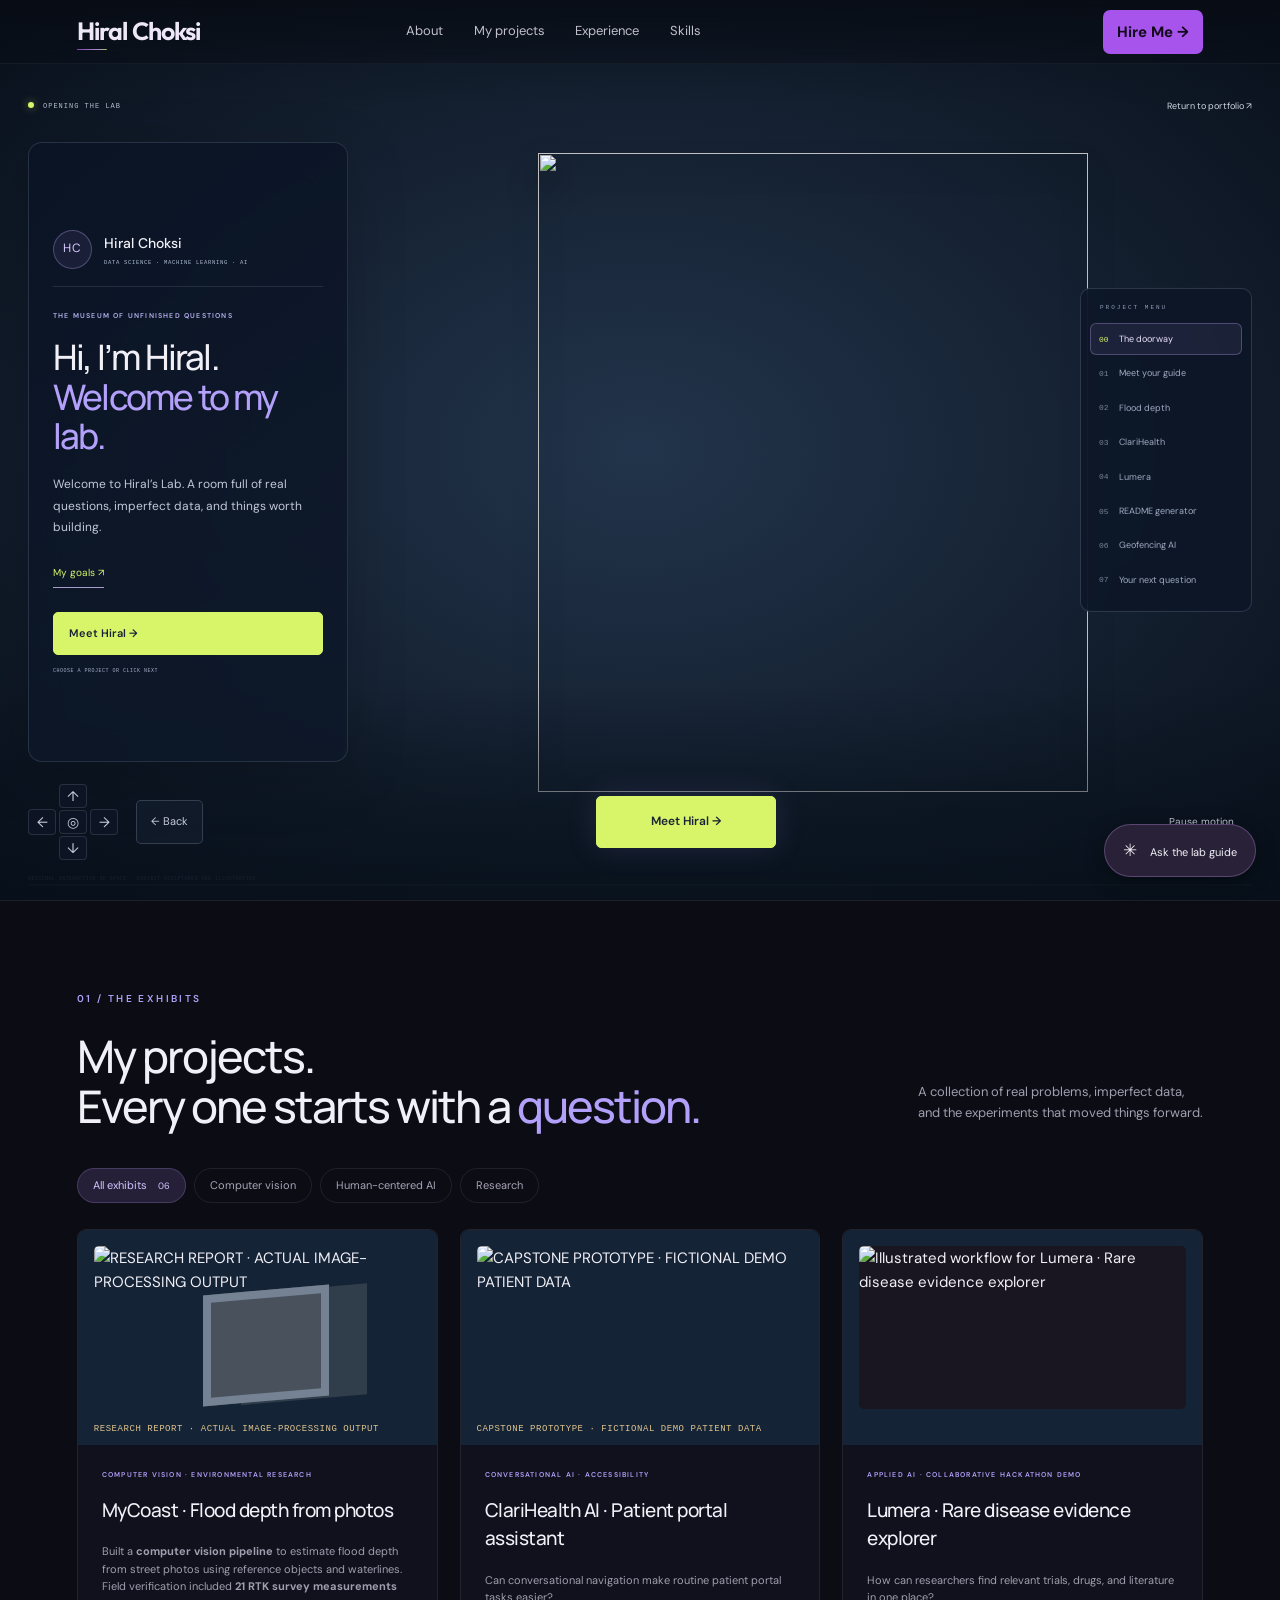
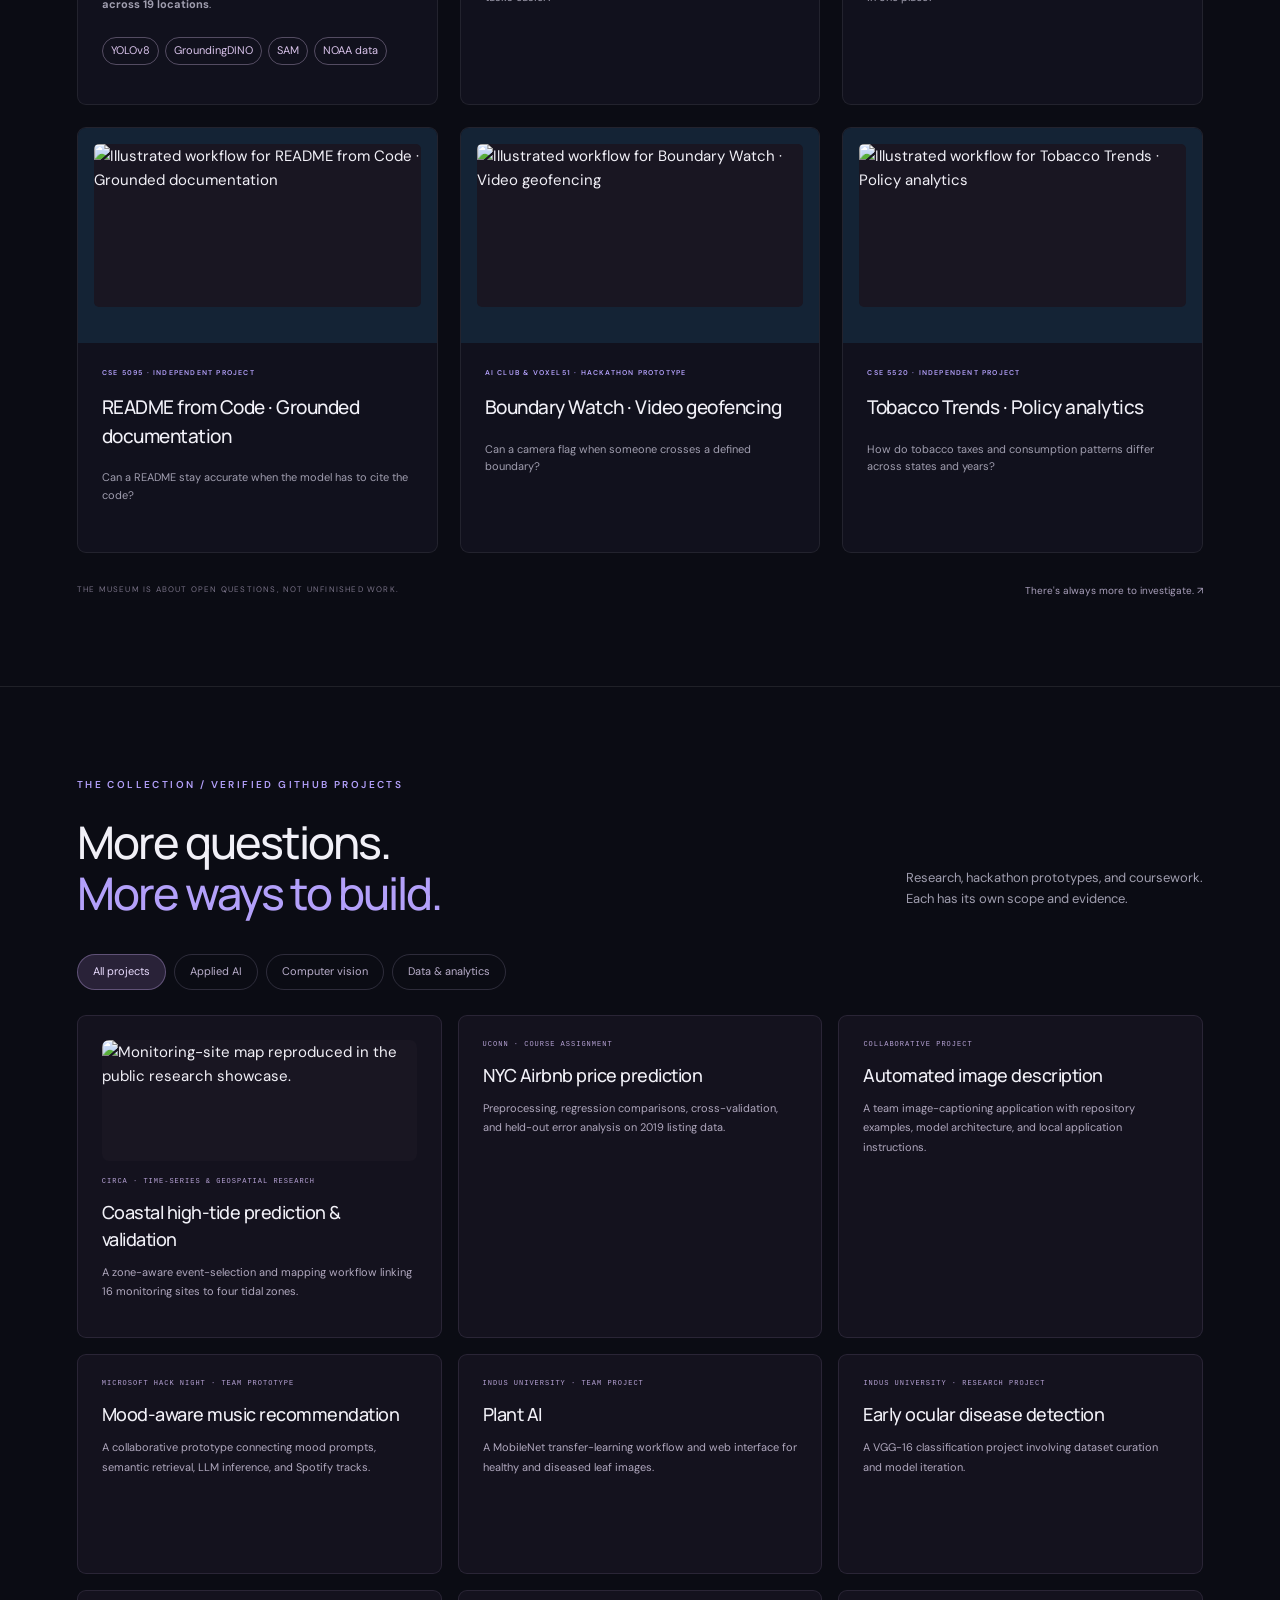
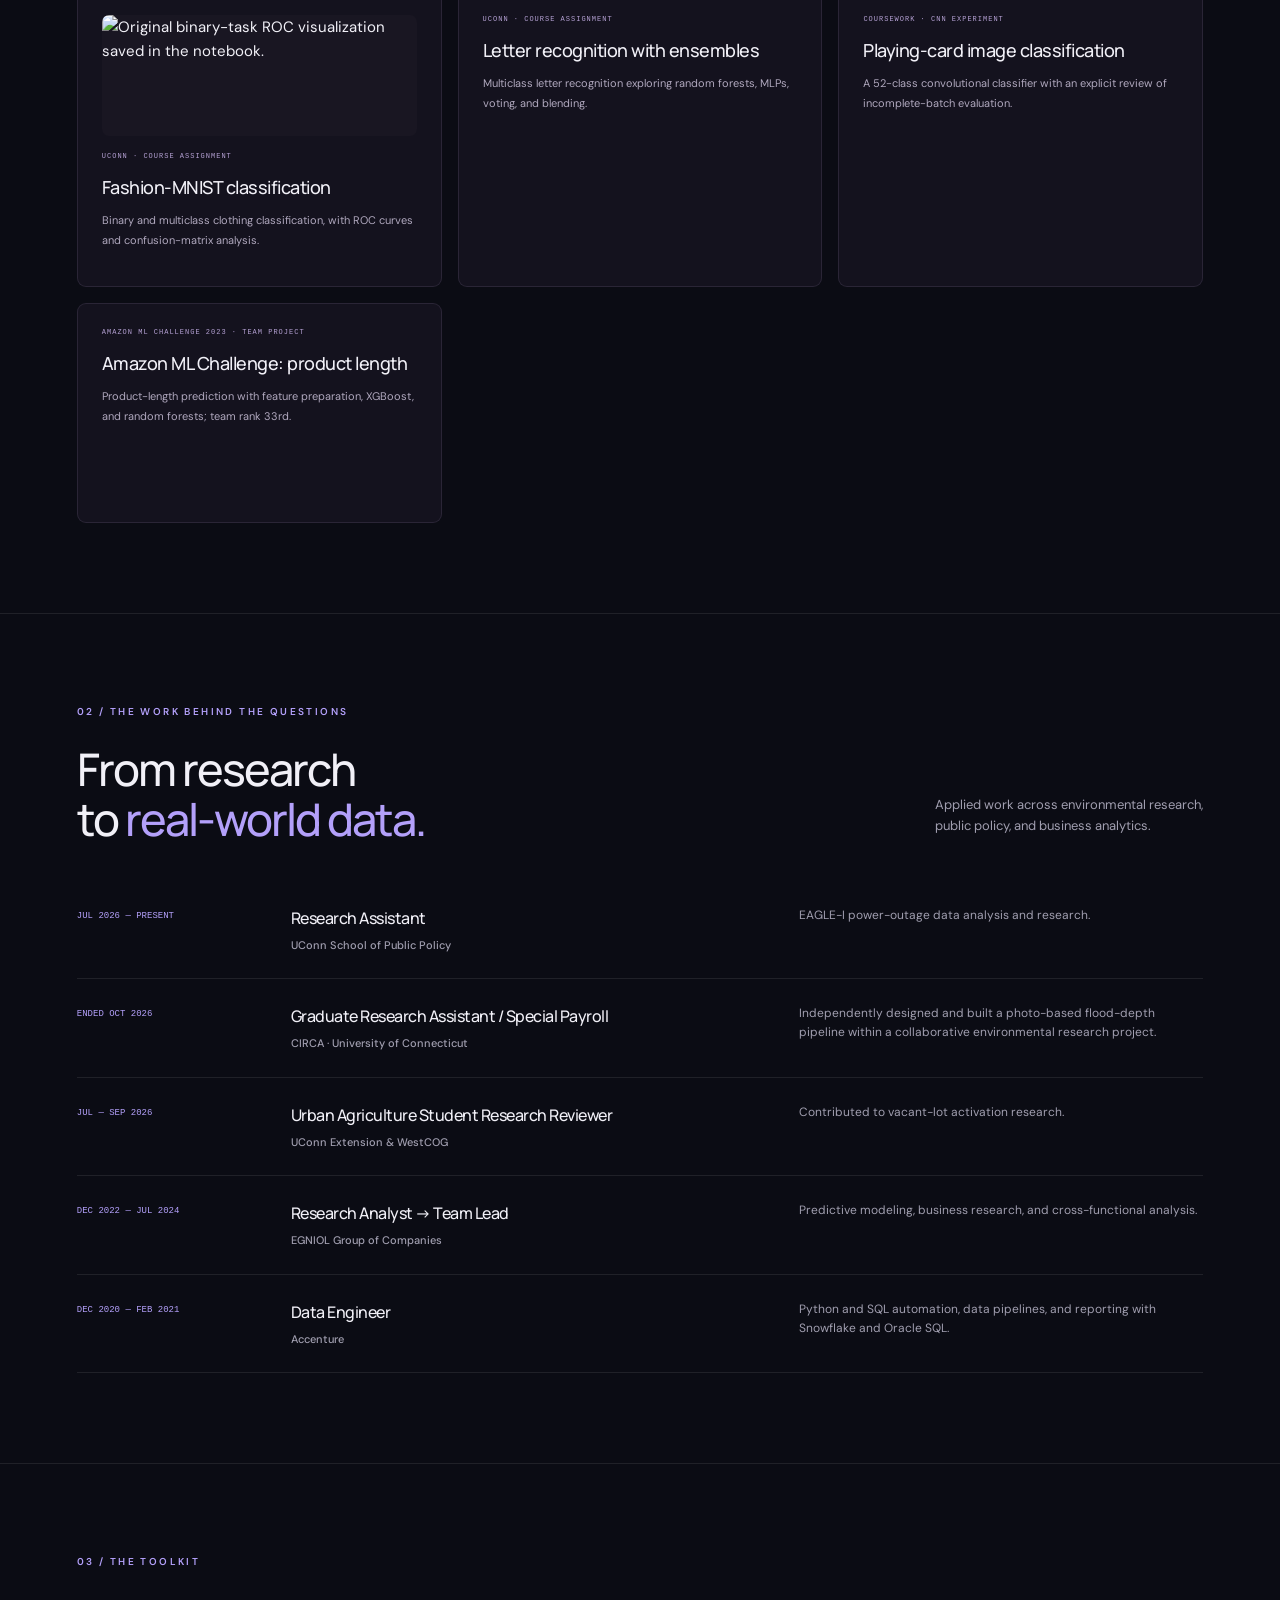
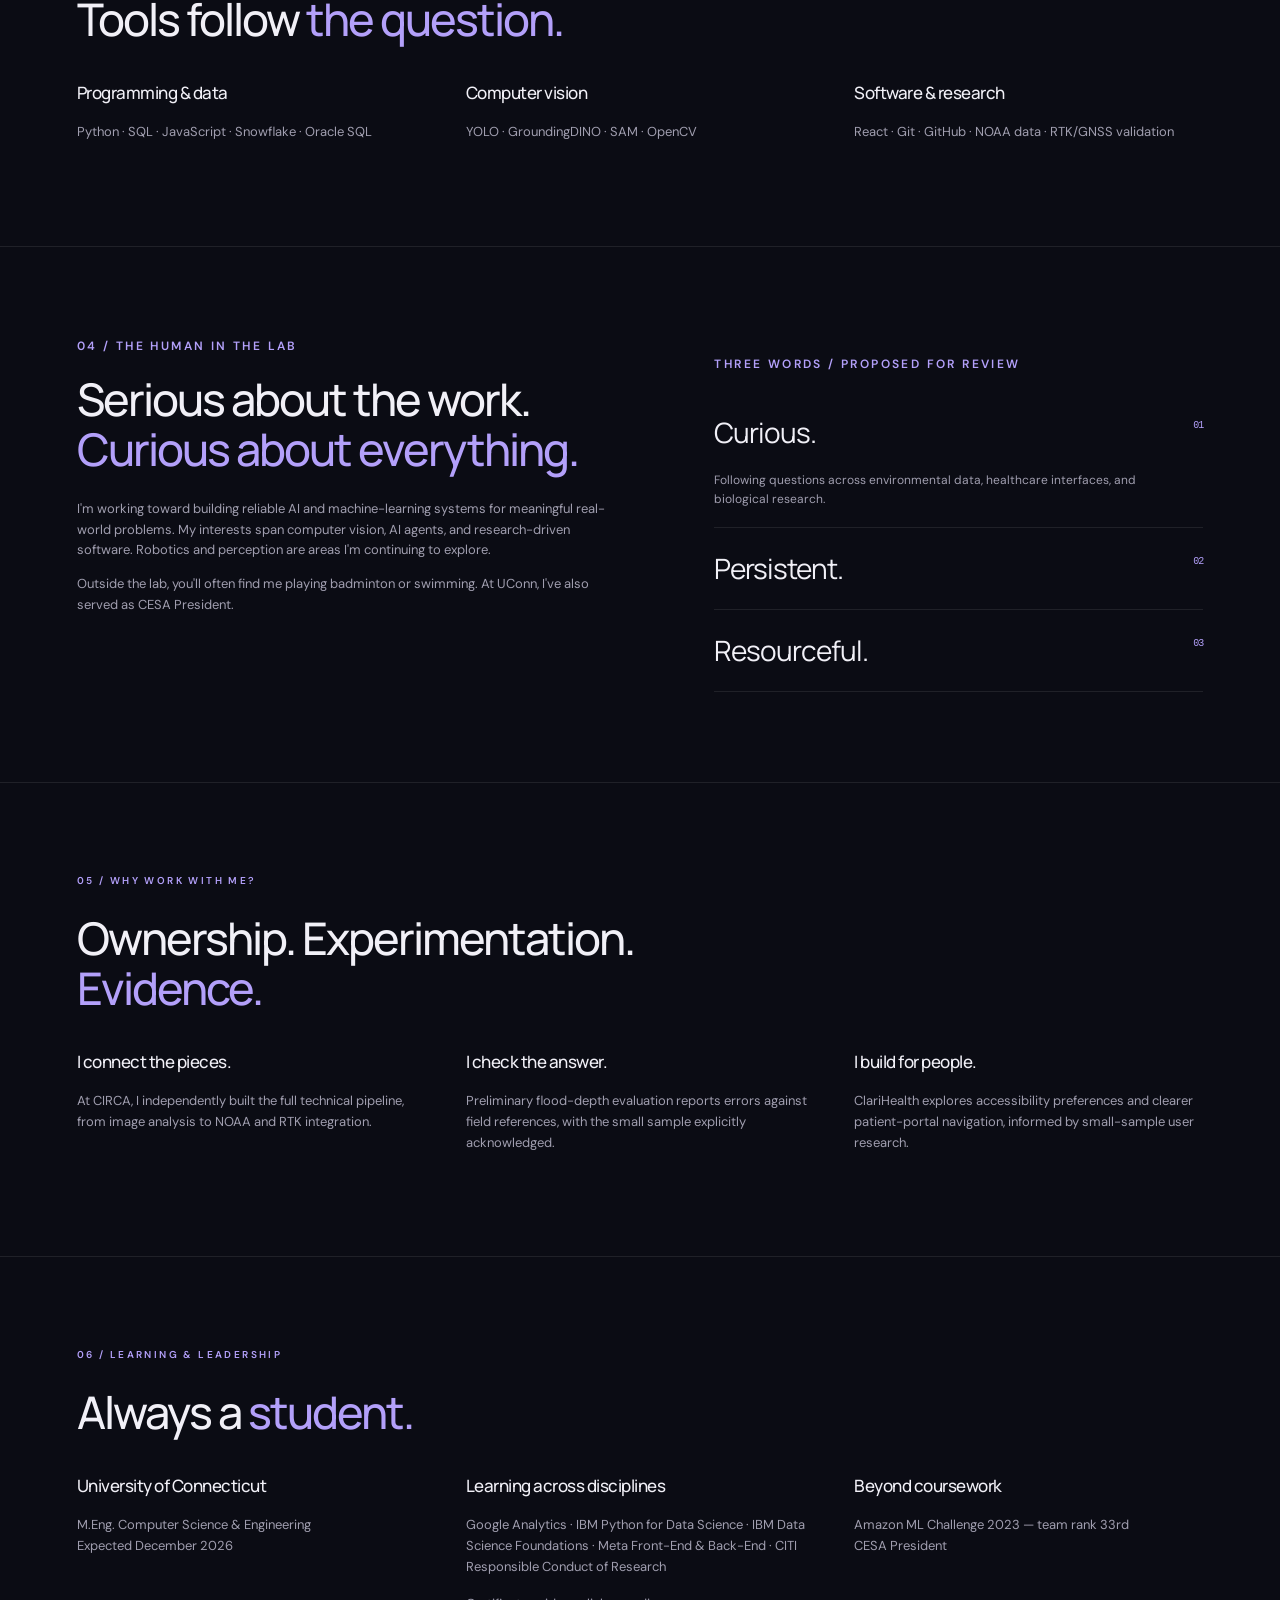
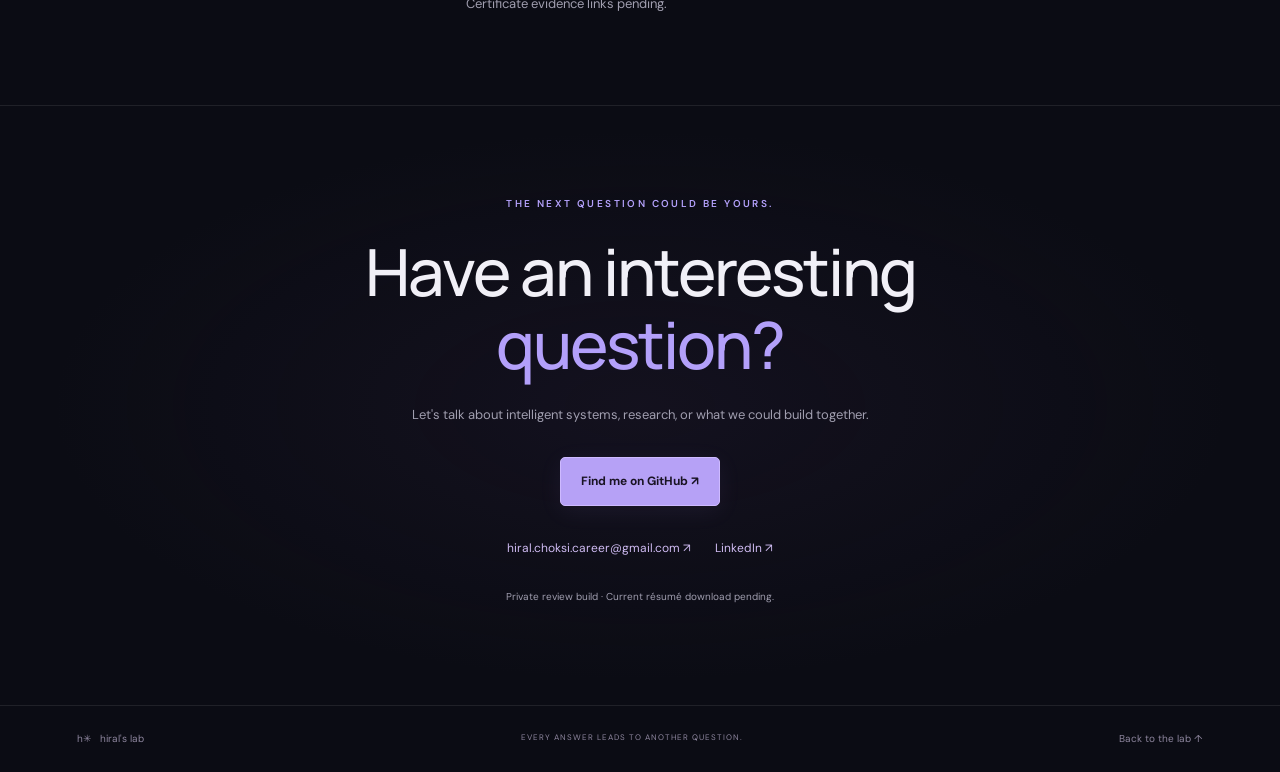
==== gallery.html @ 7e2827df "Publish current Hiral’s Lab portfolio" ====
<!doctype html><html lang="en"><head><meta charset="utf-8"><meta name="viewport" content="width=device-width,initial-scale=1"><meta name="theme-color" content="#0b0c15"><meta name="description" content="Hiral Choksi — applied machine learning, computer vision and human-centered AI. Explore the questions behind her engineering work."><title>Hiral's Lab — A Museum of Unfinished Questions</title><link rel="stylesheet" href="style.css?v=welcome-fit"></head><body><a class="skip" href="#main">Skip to content</a><header class="site-header"><a class="brand" href="portfolio.html#about">Hiral Choksi</a><nav id="main-nav" aria-label="Main"><a href="portfolio.html#about">About</a><a href="#museum">My projects</a><a href="portfolio.html#experience">Experience</a><a href="portfolio.html#skills">Skills</a></nav><div class="header-actions"><button class="menu-toggle outline" type="button" aria-expanded="false" aria-controls="main-nav">Menu</button><a class="hire-me" href="portfolio.html#contact">Hire Me →</a></div></header><main id="main"><section id="lab-journey" aria-label="Click through Hiral's 3D laboratory"><div id="room-frame"><div id="room-world"><canvas id="lab-canvas" tabindex="0" aria-label="3D lab interior. Use Next, Back, or the project menu to travel. Drag to look around, or use the room navigation buttons."></canvas><div id="room-fallback" hidden><p>Your browser cannot render the room.</p><a class="primary" href="#museum">Explore the projects instead ↗</a></div></div><div class="lab-neon" aria-hidden="true">Hiral’s Lab<span class="lab-sign-project">MY PROJECTS</span><span class="lab-sign-gallery">(MY GALLERY)</span></div><div id="welcome-art" aria-hidden="true"><img src="assets/host-transparent.webp" alt="" fetchpriority="high"><img class="host-back" src="assets/host-back.webp" alt="" loading="eager"></div><aside class="skyline-goals" aria-label="My goals"><h2>My goals</h2><ol><li>Build reliable AI.</li><li>Solve meaningful problems.</li><li>Keep learning. Keep building.</li></ol></aside><div class="room-shade"></div><button id="door-enter" aria-label="Enter the 3D lab"><span class="door-label-copy">Enter the<br><strong>3D lab</strong></span><span class="door-label-arrow" aria-hidden="true">↗</span></button><div class="room-topline"><span><span class="status-dot"></span><span id="render-status">OPENING THE LAB</span></span><span class="room-location" id="room-location">00 / AT THE THRESHOLD</span><a href="portfolio.html#museum">Return to portfolio ↗</a></div><div class="room-caption" id="room-caption"><div class="story-author"><span class="creator-mark">HC</span><span><b>Hiral Choksi</b><small>DATA SCIENCE · MACHINE LEARNING · AI</small></span></div><p class="eyebrow" id="chapter-eyebrow">THE MUSEUM OF UNFINISHED QUESTIONS</p><h1 id="chapter-title">Hi, I’m Hiral.<br><em>Welcome to my lab.</em></h1><p id="chapter-description">Welcome to Hiral’s Lab. A room full of real questions, imperfect data, and things worth building.</p><button class="primary" id="enter-lab" hidden>Come inside <span>↓</span></button><section id="flood-controls" hidden aria-label="Illustrative flood-depth experiment"><p class="sim-badge">INTERACTIVE EXPLANATION · SIMULATED</p><p>Select Run demo to replay the scan.</p><label for="flood-water">Water level <input id="flood-water" type="range" min="10" max="70" value="42" step="1"></label><label for="flood-quality">Image evidence <select id="flood-quality"><option value="clear">Clear reference</option><option value="poor">Blurry / obscured reference</option></select></label><p id="flood-scan-stage">01 / Detect car + reference</p><output id="flood-sim-result" for="flood-water flood-quality">42 cm · simulated depth</output></section><button id="intro-guide" class="room-guide-button" hidden>Talk to my lab guide ↗</button><button id="room-experiment" class="experiment-button" hidden>Try the boundary experiment ⌘</button><button id="open-goals" class="room-guide-button">My goals ↗</button><small class="host-drag-hint">← My goals · → Enter the lab</small><button id="story-next" class="story-next">Meet Hiral →</button><span class="room-scroll-hint" id="room-scroll-hint"><span>↓</span> CHOOSE A PROJECT OR CLICK NEXT</span></div><button class="primary" id="run-flood-demo" hidden>Run demo</button><button class="primary" id="room-exhibit" hidden>View project details <span>↗</span></button><nav class="room-map" aria-label="Jump to a gallery station"><span class="map-heading">PROJECT MENU</span><button data-room-stop="0" aria-label="The doorway" aria-pressed="true" class="current"><i>00</i><span>The doorway</span></button><button data-room-stop="1" aria-label="Meet your guide" aria-pressed="false" class=""><i>01</i><span>Meet your guide</span></button><button data-room-stop="2" aria-label="Flood depth estimation" aria-pressed="false" class=""><i>02</i><span>Flood depth</span></button><button data-room-stop="3" aria-label="ClariHealth" aria-pressed="false" class=""><i>03</i><span>ClariHealth</span></button><button data-room-stop="4" aria-label="Lumera" aria-pressed="false" class=""><i>04</i><span>Lumera</span></button><button data-room-stop="5" aria-label="Grounded code" aria-pressed="false" class=""><i>05</i><span>README generator</span></button><button data-room-stop="6" aria-label="Boundary lab" aria-pressed="false" class=""><i>06</i><span>Geofencing AI</span></button><button data-room-stop="7" aria-label="Your next question" aria-pressed="false" class=""><i>07</i><span>Your next question</span></button></nav><div class="room-controls"><div class="look-controls" aria-label="Look around"><button data-look="left" aria-label="Look left">←</button><div><button data-look="up" aria-label="Look up">↑</button><button data-look="reset" aria-label="Center view">◎</button><button data-look="down" aria-label="Look down">↓</button></div><button data-look="right" aria-label="Look right">→</button></div><div class="control-copy"><b>Take a look around.</b><span>DRAG TO LOOK · CLICK NEXT TO EXPLORE</span></div><button id="previous-room" aria-label="Go to the previous gallery station">← Back</button><button id="motion">Pause motion</button><button id="next-room" aria-label="Move to the next room station">Meet Hiral →</button></div><div class="room-progress" role="progressbar" aria-label="Journey progress" aria-valuemin="0" aria-valuemax="100" aria-valuenow="0"><span id="room-progress-fill"></span></div><div id="room-speech" aria-hidden="true"><b>Hi! I’m your lab guide.</b><span>Hiral built me. Ready to see her work?</span></div><p class="room-art-note">ORIGINAL INTERACTIVE 3D SPACE · EXHIBIT SCULPTURES ARE ILLUSTRATIVE</p></div></section><section id="museum" class="museum"><div class="section-heading"><div><p class="eyebrow">01 / THE EXHIBITS</p><h2>My projects.<br>Every one starts with a <em>question.</em></h2></div><p>A collection of real problems, imperfect data,<br>and the experiments that moved things forward.</p></div><div class="filters" aria-label="Filter exhibits"><button class="active" data-filter="all">All exhibits <small>03</small></button><button data-filter="vision">Computer vision</button><button data-filter="ai">Human-centered AI</button><button data-filter="research">Research</button></div><div class="exhibits"><article class="exhibit flood" data-domain="vision" data-project="flood"><div class="art flood-art"><span class="scanbox">REFERENCE OBJECT</span><div class="water"></div><span class="art-note">ILLUSTRATIVE PIPELINE VISUAL</span><span class="index">EXHIBIT 001</span></div><div class="card-content"><p class="eyebrow">COMPUTER VISION · ENVIRONMENTAL RESEARCH</p><h3>Can a photograph tell us<br>how deep floodwater is?</h3><p>Finding measurable signals in imperfect images.</p><footer><span>CIRCA / Flood depth estimation</span><span>↗</span></footer></div></article><article class="exhibit health" data-domain="ai" data-project="health"><div class="art health-art"><span class="index">EXHIBIT 002</span><div class="chat-art"><span>How can I help today?</span><span>When is my next visit?</span><span class="lines">━━━ ━━━<br>━━━━━</span></div><span class="art-note">CONCEPTUAL INTERFACE</span></div><div class="card-content"><p class="eyebrow">CONVERSATIONAL AI · ACCESSIBILITY</p><h3>What if healthcare felt<br>easier to navigate?</h3><p>Designing around the way people ask for help.</p><footer><span>ClariHealth AI / Capstone</span><span>↗</span></footer></div></article><article class="exhibit bio" data-domain="research" data-project="lumera"><div class="art bio-art"><span class="index">EXHIBIT 003</span><div class="helix">⠿<br>⠿<br>⠿<br>⠿</div><span class="art-note">ILLUSTRATIVE BIOLOGICAL MOTIF</span></div><div class="card-content"><p class="eyebrow">BIOLOGICAL DATA · EXPLORATORY RESEARCH</p><h3>What possibilities hide<br>inside biological data?</h3><p>A question at the heart of rare-disease research.</p><footer><span>Lumera / Research project</span><span>↗</span></footer></div></article></div><p class="museum-note">THE MUSEUM IS ABOUT OPEN QUESTIONS, NOT UNFINISHED WORK. <span>There's always more to investigate. ↗</span></p></section><section id="project-archive"><div class="section-heading"><div><p class="eyebrow">THE COLLECTION / VERIFIED GITHUB PROJECTS</p><h2>More questions.<br><em>More ways to build.</em></h2></div><p>Research, hackathon prototypes, and coursework.<br>Each has its own scope and evidence.</p></div><div class="archive-filters" aria-label="Filter the project collection"><button data-collection="all" aria-pressed="true">All projects</button><button data-collection="ai" aria-pressed="false">Applied AI</button><button data-collection="vision" aria-pressed="false">Computer vision</button><button data-collection="data" aria-pressed="false">Data & analytics</button></div><div id="project-collection" class="project-collection"></div></section><section id="experience"><div class="section-heading"><div><p class="eyebrow">02 / THE WORK BEHIND THE QUESTIONS</p><h2>From research<br>to <em>real-world data.</em></h2></div><p>Applied work across environmental research,<br>public policy, and business analytics.</p></div><div class="timeline"><article><p>JUL 2026 — PRESENT</p><h3>Research Assistant <span>UConn School of Public Policy</span></h3><p>EAGLE-I power-outage data analysis and research.</p></article><article><p>ENDED OCT 2026</p><h3>Graduate Research Assistant / Special Payroll <span>CIRCA · University of Connecticut</span></h3><p>Independently designed and built a photo-based flood-depth pipeline within a collaborative environmental research project.</p></article><article><p>JUL — SEP 2026</p><h3>Urban Agriculture Student Research Reviewer <span>UConn Extension & WestCOG</span></h3><p>Contributed to vacant-lot activation research.</p></article><article><p>DEC 2022 — JUL 2024</p><h3>Research Analyst → Team Lead <span>EGNIOL Group of Companies</span></h3><p>Predictive modeling, business research, and cross-functional analysis.</p></article><article><p>DEC 2020 — FEB 2021</p><h3>Data Engineer <span>Accenture</span></h3><p>Python and SQL automation, data pipelines, and reporting with Snowflake and Oracle SQL.</p></article></div></section><section id="skills"><p class="eyebrow">03 / THE TOOLKIT</p><h2>Tools follow <em>the question.</em></h2><div class="skills"><article><h3>Programming & data</h3><p>Python · SQL · JavaScript · Snowflake · Oracle SQL</p></article><article><h3>Computer vision</h3><p>YOLO · GroundingDINO · SAM · OpenCV</p></article><article><h3>Software & research</h3><p>React · Git · GitHub · NOAA data · RTK/GNSS validation</p></article></div></section><section id="about" class="about"><div><p class="eyebrow">04 / THE HUMAN IN THE LAB</p><h2>Serious about the work.<br><em>Curious about everything.</em></h2><p>I'm working toward building reliable AI and machine-learning systems for meaningful real-world problems. My interests span computer vision, AI agents, and research-driven software. Robotics and perception are areas I'm continuing to explore.</p><p>Outside the lab, you'll often find me playing badminton or swimming. At UConn, I've also served as CESA President.</p></div><div class="qualities"><p class="eyebrow">THREE WORDS / PROPOSED FOR REVIEW</p><details open><summary>Curious. <span>01</span></summary><p>Following questions across environmental data, healthcare interfaces, and biological research.</p></details><details><summary>Persistent. <span>02</span></summary><p>Working through blurry photographs, uncertain reference objects, and the need to validate estimates against measurements.</p></details><details><summary>Resourceful. <span>03</span></summary><p>Connecting detection, segmentation, water-level data, and field measurements in an independently built pipeline.</p></details></div></section><section id="why"><p class="eyebrow">05 / WHY WORK WITH ME?</p><h2>Ownership. Experimentation.<br><em>Evidence.</em></h2><div class="skills"><article><h3>I connect the pieces.</h3><p>At CIRCA, I independently built the full technical pipeline, from image analysis to NOAA and RTK integration.</p></article><article><h3>I check the answer.</h3><p>Preliminary flood-depth evaluation reports errors against field references, with the small sample explicitly acknowledged.</p></article><article><h3>I build for people.</h3><p>ClariHealth explores accessibility preferences and clearer patient-portal navigation, informed by small-sample user research.</p></article></div></section><section id="credentials"><p class="eyebrow">06 / LEARNING & LEADERSHIP</p><h2>Always a <em>student.</em></h2><div class="skills"><article><h3>University of Connecticut</h3><p>M.Eng. Computer Science & Engineering<br>Expected December 2026</p></article><article><h3>Learning across disciplines</h3><p>Google Analytics · IBM Python for Data Science · IBM Data Science Foundations · Meta Front-End & Back-End · CITI Responsible Conduct of Research</p><small>Certificate evidence links pending.</small></article><article><h3>Beyond coursework</h3><p>Amazon ML Challenge 2023 — team rank 33rd<br>CESA President</p></article></div></section><section id="contact" class="contact"><p class="eyebrow">THE NEXT QUESTION COULD BE YOURS.</p><h2>Have an interesting<br><em>question?</em></h2><p>Let's talk about intelligent systems, research, or what we could build together.</p><a class="primary" href="https://github.com/HIRAL13CHOKSI" target="_blank" rel="noreferrer">Find me on GitHub ↗</a><div class="contact-links"><a href="mailto:hiral.choksi.career@gmail.com">hiral.choksi.career@gmail.com ↗</a><a href="https://www.linkedin.com/in/hiralchoksi" target="_blank" rel="noreferrer">LinkedIn ↗</a></div><p class="pending">Private review build · Current résumé download pending.</p></section></main><footer class="site-footer"><span>h✳ &nbsp; hiral's lab</span><span>EVERY ANSWER LEADS TO ANOTHER QUESTION.</span><a href="#">Back to the lab ↑</a></footer><button id="guide-toggle" class="guide-toggle" aria-label="Open lab guide">✳ <span>Ask the lab guide</span></button><aside id="guide" hidden aria-label="Lab guide"><header><div><b>Lab guide</b><small>Verified-content Q&A · offline preview</small></div><button id="close-guide" aria-label="Close guide">×</button></header><div id="answer" aria-live="polite">Hey, welcome to Hiral's Lab. I can help you explore her work. Pick a question below.</div><div class="guide-options"><button data-answer="work">What does Hiral build?</button><button data-answer="flood">Tell me about the flood project</button><button data-answer="health">Is ClariHealth clinically deployed?</button><button data-answer="education">When does she graduate?</button></div><p class="guide-disclosure">Predefined answers only. No messages are sent or stored.</p></aside><dialog id="project-dialog" aria-labelledby="project-panel-title"><div class="project-panel-header"><h2 id="project-panel-title"></h2><button class="dialog-close" aria-label="Close exhibit" autofocus>×</button></div><div id="project-detail"></div></dialog><dialog id="experiment-dialog" aria-labelledby="experiment-title"><button id="close-experiment" class="dialog-close" aria-label="Close experiment">×</button><p class="eyebrow">THE BOUNDARY LAB / HANDS-ON GEOMETRY</p><h2 id="experiment-title">Teach the robot<br>where the boundary is.</h2><p>Drag the robot, click the field, or use the arrow keys. The point-in-polygon check tracks the robot’s center as you move.</p><svg id="boundary-field" viewBox="0 0 480 280" role="application" tabindex="0" aria-label="Boundary experiment. Arrow keys move the robot. The purple polygon is the defined zone."><defs><pattern id="grid" width="24" height="24" patternUnits="userSpaceOnUse"><path d="M 24 0 L 0 0 0 24" fill="none" stroke="#29384b" stroke-width="1"/></pattern></defs><rect width="480" height="280" fill="#0e1828"/><rect width="480" height="280" fill="url(#grid)"/><polygon id="boundary-zone" points="80,60 350,40 410,180 270,235 70,200" fill="#9c86e71e" stroke="#b6a1f4" stroke-width="2" stroke-dasharray="7 5"/><g id="boundary-token" transform="translate(230 130)"><circle r="24" fill="#8fe0cb22"/><rect x="-16" y="-13" width="32" height="26" rx="8" fill="#d5e2ef"/><rect x="-12" y="-9" width="24" height="17" rx="5" fill="#0e1828"/><circle cx="-5" cy="-1" r="2" fill="#a4f4df"/><circle cx="5" cy="-1" r="2" fill="#a4f4df"/></g></svg><div id="boundary-result" role="status" aria-live="polite">INSIDE THE ZONE · No boundary crossing</div><div class="experiment-actions"><button id="boundary-inside">Move inside</button><button id="boundary-outside">Move outside</button><button id="boundary-reset">Reset</button></div><pre id="boundary-code">point_in_polygon(robot_position, zone) → true</pre><p class="experiment-note">Interactive geometry simulation. No camera, object detector, trained model, or visitor-data collection is involved. The original Geofencing AI prototype uses YOLOv8 and OpenCV; this experiment isolates the boundary-checking idea.</p><a href="https://github.com/HIRAL13CHOKSI/Geofencing-AI" target="_blank" rel="noreferrer">Explore the original prototype ↗</a></dialog><script src="welcome.js"></script><script src="speech.js"></script><script src="app.js?v=lab-only-dialogs"></script><script src="project-data.js?v=field-evaluation"></script><script src="collection.js?v=lab-only-dialogs"></script><script src="experiment.js"></script><script type="module" src="room.js?v=welcome-fit"></script><script src="recruiter-layout.js" defer></script></body></html>
---- style.css ----
@import url('https://fonts.googleapis.com/css2?family=DM+Sans:wght@400;500;600;700&family=Manrope:wght@400;500;600;700;800&family=Outfit:wght@400;500;600;700;800&display=swap');
:root{--bg:#0b0c14;--ink:#f1f0f7;--muted:#a09eaf;--purple:#b3a0fa;--line:#ffffff16}*{box-sizing:border-box}html{scroll-behavior:smooth;scroll-padding-top:90px}body{margin:0;background:var(--bg);color:var(--ink);font-family:'DM Sans',sans-serif;font-size:15px;line-height:1.6}button,a{-webkit-tap-highlight-color:transparent}button{font:inherit;color:inherit;cursor:pointer}a{color:inherit;text-decoration:none}button:focus-visible,a:focus-visible,summary:focus-visible{outline:2px solid #b4a1ff;outline-offset:6px}button{border:0;background:none}header{height:94px;max-width:1440px;margin:auto;display:flex;align-items:center;justify-content:space-between;padding:0 6%;border-bottom:1px solid var(--line)}.brand{font-size:24px;display:flex;gap:15px;align-items:center}.brand>span{color:var(--purple);margin-left:-14px;font-size:29px}.brand b{font-size:18px;letter-spacing:-.6px}nav{display:flex;gap:32px;color:#c2c0cd;font-size:13px}.outline{border:1px solid #ffffff28;border-radius:6px;padding:10px 17px;font-size:12px}.hero{position:relative;min-height:725px;padding:78px 6% 0;max-width:1440px;margin:auto;display:grid;grid-template-columns:1.1fr 1fr;overflow:hidden;background:radial-gradient(ellipse at 77% 46%,#35245e36,transparent 48%)}.eyebrow{font-size:10px;letter-spacing:2.4px;font-weight:600;color:var(--purple);margin:0 0 24px}.dot,.status-dot{display:inline-block;width:6px;height:6px;border-radius:50%;background:#b9a4ff;margin-right:9px;box-shadow:0 0 10px #b49aff}h1,h2,h3,p{margin-top:0}h1,h2{font-family:'Manrope',sans-serif;font-weight:500;letter-spacing:-3.5px;line-height:1.12}h1{font-size:clamp(48px,4.8vw,72px);margin-bottom:26px}em{font-style:normal;color:var(--purple)}.intro{max-width:450px;color:#aaa8ba;font-size:15px;line-height:1.8}.intro strong{color:var(--ink);font-weight:500}.roles{font-size:11px;color:#c7c5d2;letter-spacing:.3px;margin-top:20px}.roles i{font-style:normal;margin:0 9px;color:#625d77}.actions{display:flex;align-items:center;gap:26px;margin-top:32px}.primary{display:inline-flex;align-items:center;gap:35px;background:#b6a1f6;color:#191323;padding:14px 20px;border:1px solid #cebaff;border-radius:5px;font-size:12px;font-weight:700;box-shadow:0 5px 25px #b69aff12}.text-button{font-size:12px;padding:10px 0}.text-button span{margin-left:15px}.university{font-size:9px;letter-spacing:1.15px;color:#827f93;margin-top:36px}.university span{margin:0 7px}.scene{position:relative;min-height:490px;perspective:900px}.orbital{position:absolute;width:370px;height:370px;border:1px solid #aa86ff12;border-radius:50%;top:15px;left:50%;transform:translateX(-50%)}.orbital.two{width:440px;height:440px;top:-20px;border-style:dashed}.tiny-label{font:9px monospace;letter-spacing:2px;color:#787085}.top-label{position:absolute;top:-8px;right:24px}.robot{position:absolute;top:75px;left:50%;width:195px;height:225px;transform:translateX(-50%) rotate(-6deg);animation:hover 5s ease-in-out infinite;filter:drop-shadow(0 15px 20px #0008);z-index:3}.head{position:absolute;top:0;left:0;width:195px;height:140px;border-radius:48px;background:linear-gradient(135deg,#edf0ff 0%,#a8a8c8 30%,#6d6699 70%,#393246);box-shadow:inset 3px 4px 7px #fff9,inset -7px -7px 12px #18142c,0 0 45px #8c68ff22}.face{position:absolute;inset:20px 16px 22px;border-radius:32px;background:linear-gradient(150deg,#17142e,#080a16);border:3px solid #7b7899;box-shadow:inset 0 5px 15px #000,0 2px 3px #fff4;display:flex;align-items:center;justify-content:center;gap:27px}.eye{display:block;width:18px;height:32px;border-radius:12px;background:#abdcff;box-shadow:0 0 15px #6a8dff,0 0 5px #fff;animation:blink 6s infinite}.smile{position:absolute;width:20px;height:10px;border-bottom:3px solid #a7caff;border-radius:50%;bottom:16px;left:66px}.antenna{position:absolute;width:4px;height:30px;top:-28px;left:95px;background:#77758d}.antenna:before{content:'';display:block;position:absolute;width:11px;height:11px;border-radius:50%;background:#d7bcff;top:-3px;left:-4px;box-shadow:0 0 20px #b68aff}.ear{position:absolute;top:48px;width:15px;height:40px;border-radius:9px;background:#77758f}.ear.left{left:-12px}.ear.right{right:-12px}.body{position:absolute;width:107px;height:76px;border-radius:24px 24px 38px 38px;top:150px;left:46px;background:linear-gradient(140deg,#d9dce9,#807a9e 60%,#302b44);box-shadow:inset 2px 3px 5px #fff7}.core{position:absolute;left:39px;top:15px;color:#d9c8ff;font-size:27px;text-shadow:0 0 12px #a56eff}.arm{position:absolute;top:158px;width:22px;height:55px;border-radius:16px;background:linear-gradient(120deg,#aeb0ce,#615a7c)}.arm.left{left:9px;transform:rotate(25deg)}.arm.right{right:2px;transform:rotate(-35deg)}.podium{position:absolute;width:310px;height:112px;top:350px;left:50%;transform:translateX(-50%);border-radius:50% / 25%;background:linear-gradient(90deg,#171421,#2c2540,#15121f);border-bottom:1px solid #66507855;box-shadow:0 30px 55px #0009}.podium-top{position:absolute;top:-13px;width:100%;height:63px;border-radius:50%;background:radial-gradient(ellipse,#a88bfb33,#292236 60%);border:1px solid #9671cb66;box-shadow:0 -8px 40px #a176ff18,inset 0 0 30px #b58aff11}.podium span{position:absolute;width:100%;text-align:center;bottom:18px;font-size:8px;letter-spacing:2px;color:#8c7d9f}.bubble{position:absolute;top:264px;right:-5px;background:#171520d9;border:1px solid #ad8ff333;border-radius:10px;padding:14px 18px;font-size:11px;color:#c5bfd8;z-index:4;box-shadow:0 10px 40px #0006}.bubble .status-dot{width:4px;height:4px;float:left;margin-top:7px}.coordinate{position:absolute;bottom:5px;left:50%;transform:translateX(-50%);font:8px monospace;color:#756e86;letter-spacing:1.5px;white-space:nowrap}.hero-bottom{grid-column:1/-1;display:flex;align-items:center;gap:30px;border-top:1px solid var(--line);font-size:10px;margin-top:35px;padding:24px 0;color:#a7a0b6;letter-spacing:.5px}.hero-bottom>span{margin-right:auto;font-size:8px;letter-spacing:1.8px}.hero-bottom button{font-size:10px}section:not(.hero){padding:90px 6%;max-width:1440px;margin:auto;border-top:1px solid var(--line)}.section-heading{display:flex;justify-content:space-between;align-items:end;margin-bottom:36px}.section-heading>p{color:var(--muted);font-size:13px;margin-bottom:8px}h2{font-size:45px;letter-spacing:-2px;margin-bottom:24px}.section-heading h2{margin-bottom:0}.filters{display:flex;gap:8px;margin:32px 0 26px;flex-wrap:wrap}.filters button{font-size:11px;color:#a9a4b7;border:1px solid var(--line);padding:8px 15px;border-radius:30px}.filters button.active{color:#d3c6ff;background:#251f37;border-color:#7d659f66}.filters small{margin-left:8px}.exhibits{display:grid;grid-template-columns:repeat(3,1fr);gap:22px}.exhibit{text-align:left;padding:0;border:1px solid #ffffff13;border-radius:9px;overflow:hidden;background:#11111d;transition:transform .25s,border-color .25s}.exhibit:hover{transform:translateY(-6px);border-color:#ab8afc70}.art{height:215px;position:relative;overflow:hidden}.index,.art-note{position:absolute;font:8px monospace;letter-spacing:1.2px;z-index:2}.index{top:17px;left:18px;color:#bab4cc}.art-note{bottom:13px;left:18px;color:#a6b9c8;font-size:7px}.flood-art{background:linear-gradient(#19263699,#1b2a3866),repeating-linear-gradient(90deg,#233448 0 55px,#4d596b 56px 58px,#1e2b39 60px 90px)}.flood-art:before{content:'';position:absolute;width:110px;height:95px;background:#49515c;left:35%;top:60px;border:8px solid #748293;box-shadow:38px 2px 0 #303d4a;transform:skewY(-5deg)}.water{position:absolute;bottom:0;height:85px;background:repeating-linear-gradient(175deg,#4c9ca420 0 2px,#47789255 3px 10px);width:100%;border-top:1px solid #7fe4ec;box-shadow:0 -10px 35px #6edaff22}.scanbox{position:absolute;left:35%;top:60px;border:1px solid #8ee2df;width:100px;height:112px;font:6px monospace;padding:5px;color:#b8fff9;z-index:3}.health-art{background:radial-gradient(ellipse at center,#54376b66,#191626)}.chat-art{position:absolute;top:47px;left:22%;width:62%;transform:rotate(-8deg);padding:16px;border:1px solid #a184cf44;border-radius:10px;background:#29213b;box-shadow:0 20px 40px #0005}.chat-art span{display:block;background:#443655;border:1px solid #76628655;margin-bottom:10px;padding:8px;border-radius:7px;font-size:9px}.chat-art span:nth-child(2){margin-left:25px;background:#75618b;color:#fff}.chat-art .lines{color:#8d789f;line-height:1}.bio-art{background:radial-gradient(ellipse,#1a4b4855,#131e24)}.helix{font-size:80px;line-height:.45;letter-spacing:4px;color:#98cfc2;text-align:center;transform:rotate(-35deg);text-shadow:0 0 25px #8cffe588;margin-top:37px}.card-content{padding:24px}.card-content .eyebrow{font-size:7px;letter-spacing:1.2px;margin-bottom:15px}h3{font-family:Manrope,sans-serif;font-size:19px;letter-spacing:-.5px;line-height:1.5;font-weight:500}.card-content p:not(.eyebrow){font-size:11px;color:var(--muted);margin:14px 0 24px}.card-content footer{border-top:1px solid var(--line);padding-top:16px;font-size:9px;color:#b6adca;display:flex;justify-content:space-between}.museum-note{font-size:8px;letter-spacing:1.2px;color:#787186;margin:30px 0 0}.museum-note span{float:right;color:#aaa0bc;font-size:10px;letter-spacing:0}.timeline article{display:grid;grid-template-columns:190px 1.2fr 1fr;gap:24px;padding:25px 0;border-bottom:1px solid var(--line);align-items:start}.timeline article>p{font-size:12px;color:var(--muted);margin:0}.timeline article>p:first-child{font:9px monospace;color:var(--purple);padding-top:5px}.timeline h3{font-size:16px;margin:0}.timeline h3 span{display:block;font-size:11px;color:var(--muted);font-family:'DM Sans',sans-serif;letter-spacing:0;margin-top:7px}.skills{display:grid;grid-template-columns:repeat(3,1fr);gap:40px;margin-top:35px}.skills h3{font-size:17px}.skills p,.skills small{font-size:13px;color:var(--muted)}.about{display:grid;grid-template-columns:1.1fr 1fr;gap:100px}.about>div>p:not(.eyebrow){color:var(--muted);font-size:13px;max-width:530px}.qualities{padding-top:18px}details{border-bottom:1px solid var(--line);padding:18px 0}summary{cursor:pointer;list-style:none;font-family:Manrope,sans-serif;font-size:28px;letter-spacing:-1px}summary span{float:right;font:10px monospace;color:var(--purple);margin-top:10px}details p{color:var(--muted);font-size:12px;margin:16px 30px 0 0}.contact{text-align:center;background:radial-gradient(ellipse at center,#35244833,transparent 65%)}.contact h2{font-size:65px}.contact>p:not(.eyebrow){color:var(--muted);font-size:13px}.contact .primary{margin:18px 0}.pending{font-size:10px!important;margin-top:30px}.site-footer{padding:25px 6%;border-top:1px solid var(--line);display:flex;justify-content:space-between;font-size:10px;color:#8e869e}.site-footer>span:nth-child(2){font-size:8px;letter-spacing:1px}.guide-toggle{position:fixed;bottom:23px;right:25px;background:#292137;border:1px solid #9070b577;border-radius:30px;padding:12px 18px;box-shadow:0 5px 20px #0006;z-index:6;font-size:17px}.guide-toggle span{font-size:11px;margin-left:8px}#guide{position:fixed;right:25px;bottom:85px;width:350px;background:#171421;border:1px solid #69557e;border-radius:14px;z-index:10;box-shadow:0 20px 100px #0009}#guide header{height:75px;padding:17px}#guide small{display:block;font-size:9px;color:var(--muted)}#guide header button{font-size:23px}#answer{padding:20px;font-size:13px;color:#d2cbdc}#answer a{color:var(--purple);text-decoration:underline}.guide-options{padding:0 20px;display:grid;gap:7px}.guide-options button{text-align:left;border:1px solid var(--line);padding:9px 12px;border-radius:5px;font-size:11px}.guide-disclosure{padding:15px 20px;font-size:9px;color:var(--muted);margin:0}dialog{background:#171421;color:var(--ink);border:1px solid #76618e;border-radius:12px;max-width:780px;width:90%;max-height:85vh;padding:45px}dialog::backdrop{background:#050610c9;backdrop-filter:blur(8px)}.dialog-close{position:absolute;right:15px;top:10px;font-size:28px}dialog h2{font-size:35px;margin-top:15px}dialog h3{font-size:17px;color:var(--purple);margin-bottom:8px;margin-top:28px}dialog p,dialog li{font-size:13px;color:#bbb3ca}dialog a{color:var(--purple);text-decoration:underline}.skip{position:fixed;top:-100px;left:20px;z-index:20;background:#b8a1fa;color:#171020;padding:10px}.skip:focus{top:10px}[hidden]{display:none!important}.recruiter-mode .scene{display:none}.recruiter-mode .hero{grid-template-columns:1fr;min-height:auto;padding-bottom:0}.recruiter-mode h1{font-size:48px}.recruiter-mode .hero-copy{max-width:900px}.recruiter-mode .hero .intro{max-width:700px}.recruiter-mode .museum .art{height:100px}.recruiter-mode .about{display:none}.paused *{animation:none!important;scroll-behavior:auto!important}@keyframes hover{50%{transform:translateX(-50%) translateY(-15px) rotate(2deg)}}@keyframes blink{0%,43%,47%,100%{transform:scaleY(1)}45%{transform:scaleY(.12)}}@media(prefers-reduced-motion:reduce){*,*::before,*::after{animation:none!important;scroll-behavior:auto!important;transition:none!important}}@media(min-width:1500px){body{max-width:1600px;margin:auto}}@media(max-width:900px){header{padding:0 5%;height:78px}nav{gap:18px;font-size:11px}.hero{padding:60px 5% 0;grid-template-columns:1.2fr 1fr;min-height:680px}h1{font-size:50px}.scene{transform:scale(.85);transform-origin:top center}.bubble{right:-20px}.roles{font-size:9px}.university{line-height:2}.exhibits{gap:12px}.card-content{padding:18px}.card-content h3{font-size:16px}.art{height:180px}.section-heading>p{max-width:260px}.timeline article{grid-template-columns:140px 1fr}.timeline article>p:last-child{grid-column:2}.about{gap:45px}.hero-bottom{margin-top:0}}@media(max-width:650px){nav{display:none}.brand b{font-size:16px}.outline{font-size:10px}.hero{display:flex;flex-direction:column;padding-top:45px;overflow:hidden}.hero-copy{position:relative;z-index:4}h1{font-size:48px;letter-spacing:-2.8px}.intro{font-size:14px}.hero .eyebrow{font-size:8px;letter-spacing:1.7px}.scene{height:460px;min-height:460px;transform:scale(.85);margin-top:15px}.top-label{right:0}.bubble{right:-10px}.coordinate{bottom:-5px}.hero-bottom{gap:20px;padding:20px 0}.hero-bottom>span{display:none}.hero-bottom a:first-of-type{margin-right:auto}.roles{font-size:10px}.university{font-size:8px;margin-top:28px}.actions{gap:22px}.section-heading{display:block}.section-heading>p{margin-top:25px;max-width:none}section:not(.hero){padding:60px 6%}h2{font-size:36px}.exhibits{grid-template-columns:1fr;gap:24px}.art{height:230px}.card-content h3{font-size:23px}.card-content{padding:26px}.card-content .eyebrow{font-size:8px}.card-content p:not(.eyebrow){font-size:13px}.card-content footer{font-size:11px}.museum-note{font-size:7px;line-height:2}.museum-note span{float:none;display:block;margin-top:10px}.timeline article{grid-template-columns:1fr;gap:12px}.timeline article>p:last-child{grid-column:auto}.skills{grid-template-columns:1fr;gap:18px}.about{display:block}.qualities{margin-top:35px}.contact h2{font-size:48px}.site-footer>span:nth-child(2){display:none}.site-footer{padding-bottom:90px}.guide-toggle{bottom:18px;right:16px}#guide{right:4%;width:92%}dialog{padding:30px 23px}.recruiter-mode h1{font-size:38px}}
/* Walk-through museum: the page scroll is a reversible camera path. */
body>header{position:fixed;top:0;left:0;right:0;width:100%;max-width:none;height:78px;background:linear-gradient(#080c14d9,#080c1455);border-bottom:1px solid #c1cbef12;backdrop-filter:blur(14px)}
#lab-journey{height:650svh;max-width:none;margin:0;padding:0;border:0;position:relative;background:#0a101c}#room-frame{position:sticky;top:0;height:100svh;min-height:640px;overflow:hidden;isolation:isolate;background:radial-gradient(ellipse at center,#22344b,#09101b)}#room-world{position:absolute;inset:0;z-index:-2}#lab-canvas{width:100%;height:100%;display:block;cursor:grab;touch-action:pan-y}#lab-canvas:active{cursor:grabbing}.room-shade{position:absolute;inset:0;pointer-events:none;z-index:-1;background:linear-gradient(90deg,#070e1ae0 0%,#080e1a80 24%,transparent 53%,transparent 77%,#080d1860),linear-gradient(0deg,#080e1ad9,transparent 22%,transparent 82%,#070d1877)}.room-topline{position:absolute;top:102px;left:5%;right:5%;display:flex;align-items:center;justify-content:space-between;font:8px monospace;letter-spacing:1.7px;color:#b6bdcf}.room-topline>span:first-child{font-size:7px;letter-spacing:1px}.room-topline .status-dot{background:#d8f56a;box-shadow:0 0 9px #d8f56880}.room-topline a{font:10px 'DM Sans',sans-serif;letter-spacing:0;color:#d1d7e5}.room-location{color:#d1c2f4}.room-identity{position:absolute;top:153px;left:5%;display:flex;flex-direction:column;gap:4px}.room-identity b{font-size:17px;font-family:Manrope,sans-serif;font-weight:500;letter-spacing:-.4px}.room-identity span{font:7px monospace;color:#a7afc4;letter-spacing:1.4px}.room-caption{position:absolute;left:5%;bottom:148px;max-width:410px;pointer-events:none}.room-caption>*{pointer-events:auto}.room-caption .eyebrow{font-size:8px;letter-spacing:2px;margin-bottom:22px;color:#b8b2f1}.room-caption h1{font-size:clamp(42px,5.2vw,76px);line-height:1.06;letter-spacing:-3.5px;margin-bottom:23px;font-weight:500;text-wrap:balance}.room-caption>p:not(.eyebrow){font-size:13px;line-height:1.9;color:#c1c8d8;max-width:345px;margin-bottom:24px}.room-caption .primary{font-size:11px;padding:13px 19px;gap:30px;background:#c3b2fa;border-color:#d6c6ff}.room-guide-button{display:block;font-size:11px;border-bottom:1px solid #a69bc9;color:#d1c5f1;padding:6px 0;margin-top:12px}.room-scroll-hint{display:block;margin-top:28px;font:7px monospace;letter-spacing:1.2px;color:#a6b0c8}.room-scroll-hint>span{display:inline-block;margin-right:8px;font-size:13px;animation:scroll-nudge 2s ease-in-out infinite}.room-map{position:absolute;right:4%;top:50%;transform:translateY(-50%);display:flex;flex-direction:column;align-items:stretch;gap:4px;z-index:2;width:165px;background:#0a10204d;border:1px solid #9bb4db12;padding:16px 10px;border-radius:10px;backdrop-filter:blur(10px)}.room-map .map-heading{font:7px monospace;letter-spacing:2px;color:#929fb9;padding:0 10px 12px}.room-map button{display:flex;align-items:center;gap:10px;padding:10px 9px;text-align:left;border:1px solid transparent;border-radius:6px;color:#a3afc6;transition:background .25s,color .25s}.room-map button i{font:8px monospace;color:#7b859d;font-style:normal}.room-map button span{font-size:10px}.room-map button.current{color:#efe7ff;border-color:#bda0ee55;background:#9583c51e}.room-map button.current i{color:#c5b0ff}.room-controls{position:absolute;bottom:40px;left:5%;right:5%;display:flex;align-items:center;gap:20px;color:#c9ccdc}.look-controls{display:flex;align-items:center;gap:3px}.look-controls>div{display:grid;grid-template-columns:1fr;gap:2px}.look-controls button{width:25px;height:22px;font-size:14px;border:1px solid #c0c7df26;border-radius:4px;background:#111a2c88;line-height:1}.look-controls>div button{height:20px}.look-controls button:hover{background:#a48ac84d}.control-copy b{display:block;font-weight:500;font-size:11px}.control-copy>span{display:block;font:6px monospace;letter-spacing:1.4px;color:#8e9db7;margin-top:5px}.room-controls>#motion{margin-left:auto;font-size:10px;padding:10px 0}.room-controls>#next-room{font-size:10px;border:1px solid #bac4dd40;border-radius:5px;padding:10px 18px;background:#151d2d99}.room-progress{position:absolute;bottom:14px;left:5%;right:5%;height:2px;background:#d1dcf615;overflow:hidden}.room-progress>span{height:100%;width:0;display:block;background:linear-gradient(90deg,#8ed9df,#baa3f5);box-shadow:0 0 10px #b8a9ff}.room-art-note{position:absolute;bottom:18px;left:5%;font:6px monospace;color:#7d8da8;letter-spacing:.9px;margin:0;pointer-events:none}#room-speech{position:absolute;left:60%;top:44%;background:#152338dd;border:1px solid #a5badb44;backdrop-filter:blur(14px);padding:15px 19px;border-radius:12px;box-shadow:0 10px 50px #0006;pointer-events:none;display:none;width:235px}#room-speech b{display:block;font-size:12px;margin-bottom:6px;color:#eee9fa}#room-speech span{font-size:10px;color:#b5c3da;line-height:1.7}#room-fallback{position:absolute;top:40%;left:45%;color:#b9b3c9;font-size:14px;padding:30px}.room-journey-active .guide-toggle{bottom:110px}.recruiter-mode #lab-journey{display:none}.recruiter-mode main{padding-top:78px}#museum{scroll-margin-top:78px}.room-chapter-project .room-caption{max-width:355px}.room-chapter-project .room-caption h1{font-size:clamp(38px,3.7vw,53px);letter-spacing:-2px}.room-chapter-project .room-caption>p:not(.eyebrow){font-size:12px}.room-chapter-project .room-shade{background:linear-gradient(90deg,#070e1aeb 0%,#080e1ab8 23%,transparent 51%,transparent 82%,#080d1880),linear-gradient(0deg,#080e1ae0,transparent 25%,transparent 85%,#070d1877)}@keyframes scroll-nudge{50%{transform:translateY(5px)}}
@media(min-width:1550px){.room-caption{bottom:180px;max-width:490px}.room-caption h1{font-size:80px}.room-caption>p:not(.eyebrow){font-size:15px;max-width:420px}.room-chapter-project .room-caption h1{font-size:61px}}
@media(max-width:950px){.room-caption{max-width:340px}.room-caption h1{font-size:58px}.room-caption>p:not(.eyebrow){font-size:12px;max-width:300px}.room-map{right:3%;width:137px;padding:12px 6px}.room-map button{gap:6px}.room-map button span{font-size:9px}.room-chapter-project .room-caption{max-width:300px}.room-chapter-project .room-caption h1{font-size:41px}.room-chapter-project .room-caption>p:not(.eyebrow){font-size:11px}}
@media(max-width:650px){body>header{height:65px;padding:0 5%}#lab-journey{height:590svh}#room-frame{min-height:620px}.room-topline{top:83px;font-size:6px;left:5%;right:5%}.room-topline>span:first-child{font-size:5px;max-width:130px;letter-spacing:.4px}.room-location{display:none}.room-topline a{font-size:9px}.room-topline .status-dot{width:4px;height:4px;margin-right:5px}.room-identity{top:117px}.room-identity b{font-size:13px}.room-identity span{font-size:5px;letter-spacing:1px}.room-caption{bottom:171px;max-width:88%;left:5%}.room-caption h1{font-size:43px;letter-spacing:-2px;margin-bottom:13px}.room-caption .eyebrow{font-size:6px;letter-spacing:1.5px;margin-bottom:13px}.room-caption>p:not(.eyebrow){font-size:11px;line-height:1.7;max-width:310px;margin-bottom:15px}.room-caption .primary{padding:10px 15px;font-size:10px}.room-scroll-hint{font-size:5px;margin-top:16px;letter-spacing:.7px}.room-map{top:auto;bottom:106px;right:5%;left:5%;width:auto;transform:none;flex-direction:row;justify-content:space-between;padding:5px;gap:2px;background:#0c1424aa;border-color:#b0c3e62a;border-radius:7px}.room-map .map-heading{display:none}.room-map button{display:block;padding:7px 6px;flex:1;text-align:center}.room-map button span{display:none}.room-map button i{font-size:9px;display:block}.room-controls{left:5%;right:5%;bottom:39px;gap:12px}.look-controls button{width:21px;height:20px}.look-controls>div button{height:15px}.control-copy{display:none}.room-controls>#motion{font-size:8px}.room-controls>#next-room{font-size:9px;padding:9px 11px}.room-art-note{font-size:4px;letter-spacing:.5px;bottom:18px;max-width:83%}.room-chapter-project .room-caption{max-width:88%;bottom:170px}.room-chapter-project .room-caption h1{font-size:33px;max-width:310px}.room-chapter-project .room-caption>p:not(.eyebrow){font-size:10px;max-width:310px}.room-shade,.room-chapter-project .room-shade{background:linear-gradient(0deg,#07101afb 0%,#07101aeb 26%,#07101a5c 55%,transparent 72%,#07101a99 95%)}#room-speech{width:174px;padding:10px 12px}#room-speech b{font-size:10px}#room-speech span{font-size:8px}.room-journey-active .guide-toggle{bottom:auto;top:112px;right:5%;padding:8px 10px;font-size:13px}.room-journey-active .guide-toggle span{display:none}.room-journey-active #guide{top:155px;bottom:auto;max-height:65svh;overflow:auto}.room-guide-button{font-size:10px;margin-top:8px}}
body>header{z-index:20}.look-controls button{width:28px;height:26px}.look-controls>div button{height:24px}
@media(max-width:650px){.room-map{bottom:130px}.room-caption,.room-chapter-project .room-caption{bottom:192px}.room-controls{bottom:32px}.look-controls button{width:27px;height:26px}.look-controls>div button{height:24px}}
#lab-journey,#room-frame,#room-frame *{overflow-anchor:none}
@media(min-width:951px){.room-chapter-project .room-caption{max-width:400px}.room-chapter-project .room-caption h1{font-size:clamp(38px,3.4vw,50px)}}
/* Gallery UI: bounded panels keep the story clear at short and wide viewports. */
#room-frame{min-height:0;height:100svh}.room-identity{display:none!important}.room-topline{top:98px;left:28px;right:28px}.room-location{display:none}.room-caption,.room-chapter-project .room-caption{left:28px;top:142px;bottom:138px;max-width:none;width:clamp(278px,25vw,370px);overflow:auto;overscroll-behavior:contain;scrollbar-width:thin;padding:22px 24px;border:1px solid #a7bdd22b;border-radius:14px;background:linear-gradient(145deg,#0b1425ed,#0d1829db);backdrop-filter:blur(18px);display:flex;flex-direction:column;justify-content:center;pointer-events:auto;box-shadow:0 15px 60px #0003}.story-author{display:flex;gap:12px;align-items:center;border-bottom:1px solid #bed0eb20;padding-bottom:17px;margin-bottom:23px;flex-shrink:0}.creator-mark{width:39px;height:39px;display:grid;place-items:center;border:1px solid #baa4ef55;border-radius:50%;background:#ab8eee16;color:#d9cbff;font-size:12px;letter-spacing:1px}.story-author b{display:block;font-size:14px;font-weight:500}.story-author small{display:block;font:5.5px monospace;color:#aebdd3;letter-spacing:.7px;margin-top:4px}.room-caption .eyebrow{font-size:7px;letter-spacing:1.2px;margin:0 0 16px;white-space:normal}.room-caption h1,.room-chapter-project .room-caption h1{font-size:clamp(30px,2.75vw,43px);letter-spacing:-1.8px;line-height:1.13;margin:0 0 18px;max-width:none;text-wrap:balance;flex-shrink:0}.room-caption>p:not(.eyebrow),.room-chapter-project .room-caption>p:not(.eyebrow){font-size:12px;line-height:1.8;margin-bottom:20px;max-width:none;flex-shrink:0}.room-caption .primary{align-self:flex-start;flex-shrink:0;font-size:10px;padding:11px 15px;gap:20px}.room-guide-button{align-self:flex-start;font-size:10px}.story-next{margin-top:16px;font-size:11px;font-weight:600;background:#bda7f3;color:#161326;border:1px solid #e1cdff;border-radius:5px;padding:12px 15px;text-align:left;flex-shrink:0}.room-scroll-hint{margin-top:13px;font-size:5px;letter-spacing:.5px;flex-shrink:0}.room-scroll-hint>span{display:none}.room-map{right:28px;width:172px;top:50%;max-height:calc(100svh - 280px);overflow:auto;transform:translateY(-50%);gap:2px;padding:15px 9px;background:#0c1626e0;border-color:#a8c1e533}.room-map button{padding:8px 8px;flex-shrink:0}.room-map button span{font-size:9px}.room-map .map-heading{padding-bottom:10px;font-size:6px}.room-controls{left:28px;right:28px;bottom:40px;display:grid;grid-template-columns:auto auto 1fr auto auto;gap:18px;align-items:center}.control-copy{display:none}.room-controls #previous-room{font-size:11px;border:1px solid #bdd1f233;padding:12px 14px;border-radius:5px;background:#121d2cc9}.room-controls>#motion{grid-column:4;margin:0;font-size:10px}.room-controls>#next-room{grid-column:3;grid-row:1;justify-self:center;min-width:180px;padding:15px 22px;font-size:12px;font-weight:600;background:#bda7f3;color:#171321;border-color:#e0ceff;box-shadow:0 0 30px #ae8ff125}.room-journey-active .guide-toggle{top:91px;bottom:auto;right:178px;padding:8px 12px;font-size:14px;z-index:21}.room-journey-active .guide-toggle span{font-size:9px;margin-left:6px}.room-journey-active #guide{top:135px;bottom:auto;max-height:calc(100svh - 170px);overflow:auto;z-index:30}.room-topline>a{font-size:9px}.room-progress{left:28px;right:28px}.room-art-note{left:28px;font-size:5px;letter-spacing:.4px}#room-speech{display:none!important}.room-shade,.room-chapter-project .room-shade{background:linear-gradient(0deg,#07101ad9,transparent 24%,transparent 88%,#07101a66)}.experiment-button{border:1px solid #95e7cb77;background:#8ce3c512;color:#bcebd8;padding:11px 14px;border-radius:5px;font-size:10px;margin-top:12px;flex-shrink:0}.archive-filters{display:flex;flex-wrap:wrap;gap:8px;margin:25px 0}.archive-filters button{padding:8px 15px;font-size:11px;border:1px solid #aca2c837;border-radius:20px;color:#b9aecb}.archive-filters button[aria-pressed=true]{background:#7c639d44;border-color:#b399d766;color:#e9dcff}.project-collection{display:grid;grid-template-columns:repeat(3,1fr);gap:16px}.collection-card{padding:24px;border:1px solid #a593bb27;border-radius:9px;background:#14121e;text-align:left;display:flex;flex-direction:column;min-height:220px;transition:border-color .2s,transform .2s}.collection-card:hover{border-color:#b89bd77c;transform:translateY(-3px)}.collection-card small{font:7px monospace;letter-spacing:1px;color:#b5a1d4}.collection-card h3{font-size:18px;margin:14px 0 10px}.collection-card p{font-size:11px;color:#b0a8be;line-height:1.8}.collection-card span{margin-top:auto;padding-top:12px;font-size:10px;color:#d4c0f0}.contact-links{display:flex;justify-content:center;flex-wrap:wrap;gap:24px;margin:15px;font-size:12px;color:#cfbbf2}#boundary-field{width:100%;display:block;border:1px solid #94abc24d;border-radius:9px;touch-action:none;cursor:crosshair}#boundary-result{padding:12px 0;color:#a2e5ce;font:11px monospace}.experiment-actions{display:flex;gap:8px;flex-wrap:wrap}.experiment-actions button{padding:8px 13px;border:1px solid #a2acc348;border-radius:5px;font-size:11px;background:#222438}#boundary-code{font:10px monospace;white-space:pre-wrap;color:#c6b6df;padding:15px;background:#0d1420;border-radius:5px}.experiment-note{font-size:10px!important;line-height:1.8;color:#b0a9bf!important}#experiment-dialog{max-width:680px}#experiment-dialog h2{font-size:33px;letter-spacing:-1px}
@media(max-height:740px) and (min-width:851px){.room-caption,.room-chapter-project .room-caption{top:133px;bottom:120px;padding:17px 20px;justify-content:flex-start}.story-author{margin-bottom:15px;padding-bottom:12px}.room-caption h1,.room-chapter-project .room-caption h1{font-size:32px;margin-bottom:13px}.room-caption>p:not(.eyebrow),.room-chapter-project .room-caption>p:not(.eyebrow){font-size:11px;margin-bottom:12px}.room-caption .eyebrow{margin-bottom:12px}.story-next{margin-top:10px;padding:10px 14px}.room-map{max-height:calc(100svh - 240px)}.room-controls{bottom:27px}.room-art-note{display:none}}
@media(max-width:1000px) and (min-width:651px){.room-caption,.room-chapter-project .room-caption{width:275px;left:20px;padding:19px}.room-caption h1,.room-chapter-project .room-caption h1{font-size:32px}.room-map{right:20px;width:142px}.room-controls{left:20px;right:20px;gap:10px}.room-controls>#next-room{min-width:150px}.project-collection{grid-template-columns:1fr 1fr}}
@media(max-width:650px){.room-topline{top:82px;left:16px;right:16px}.room-topline>span:first-child{font-size:4px;max-width:120px}.room-topline>a{font-size:8px}.room-caption,.room-chapter-project .room-caption{top:auto;bottom:155px;left:16px;right:16px;width:auto;height:auto;max-height:42svh;padding:16px 18px;justify-content:flex-start;border-radius:10px;background:#0a1424ed}.story-author{padding-bottom:9px;margin-bottom:12px;gap:9px}.creator-mark{width:28px;height:28px;font-size:9px}.story-author b{font-size:11px}.story-author small{font-size:4.5px}.room-caption .eyebrow{font-size:5px;letter-spacing:.7px;margin-bottom:10px}.room-caption h1,.room-chapter-project .room-caption h1{font-size:28px;line-height:1.1;letter-spacing:-1px;margin-bottom:10px}.room-caption>p:not(.eyebrow),.room-chapter-project .room-caption>p:not(.eyebrow){font-size:10px;line-height:1.7;margin-bottom:10px}.room-caption .primary{font-size:9px;padding:9px 12px}.story-next{margin-top:9px;font-size:10px;padding:11px 12px}.room-scroll-hint{font-size:4px;margin-top:8px}.room-map{left:16px;right:16px;top:auto;bottom:113px;width:auto;max-height:none;padding:4px;gap:0;display:flex;flex-direction:row;transform:none;overflow:hidden}.room-map button{padding:7px 2px;min-width:0;flex:1}.room-map button i{font-size:8px}.room-map button span{display:none}.room-controls{left:16px;right:16px;bottom:23px;grid-template-columns:auto auto 1fr;gap:9px}.room-controls .look-controls{transform:scale(.8);transform-origin:left center;margin-right:-12px}.room-controls #previous-room{padding:9px;font-size:9px}.room-controls>#next-room{grid-column:3;min-width:0;width:100%;padding:12px 8px;font-size:10px}.room-controls>#motion{position:fixed;top:107px;right:16px;grid-column:auto;font-size:8px;padding:7px 9px;background:#0e192bd9;border:1px solid #96aac52d;border-radius:4px}.room-journey-active .guide-toggle{top:104px;right:112px;bottom:auto;padding:5px 9px;font-size:12px;z-index:21}.room-journey-active .guide-toggle span{display:inline;font-size:7px}.room-journey-active #guide{top:145px;bottom:auto;max-height:65svh}.room-progress{left:16px;right:16px;bottom:8px}.room-art-note{display:none}.experiment-button{font-size:9px;padding:9px 10px;margin-top:8px}.project-collection{grid-template-columns:1fr}.collection-card{min-height:185px;padding:20px}.room-shade,.room-chapter-project .room-shade{background:linear-gradient(0deg,#07101ac9,transparent 60%,#07101a55)}#experiment-dialog{padding:30px 19px}#experiment-dialog h2{font-size:28px}}
.supplemental-art{display:grid;place-items:center;background:radial-gradient(ellipse,#44305788,#151522)}.geofence-art{background:radial-gradient(ellipse,#23555b88,#121d25)}.tobacco-art{background:radial-gradient(ellipse,#51483b88,#1b1723)}.exhibit-glyph{font:72px monospace;color:#c4b4ee;text-shadow:0 0 40px #9679cf77}.geofence-art .exhibit-glyph{color:#a4ddce}.tobacco-art .exhibit-glyph{color:#e6c8a3}

/* Approved cinematic welcome, progressively yielding to the navigable 3D gallery. */
#welcome-art{position:absolute;inset:0;pointer-events:none;overflow:hidden;background:#0b1423;z-index:1}
#welcome-art img{width:100%;height:100%;object-fit:cover;object-position:center;display:block}
.room-shade{z-index:2;pointer-events:none}
.room-caption,.room-topline,.room-nav,.room-controls{z-index:4}
.welcome-active .room-caption{background:linear-gradient(110deg,rgba(9,17,30,.94),rgba(9,17,30,.72));border-color:#dcb56f35}
.welcome-active #chapter-title em{color:#d8f56a}
#story-next,#next-room{background:#d8f56a;color:#192334;border-color:#d8f56a}
@media(max-width:650px){#welcome-art img{object-position:61% center}.welcome-active .room-caption{max-height:35svh;bottom:155px;background:rgba(9,17,30,.89)}.welcome-active #chapter-title{font-size:27px}.welcome-active #chapter-description{font-size:12px}}

#room-frame #next-room{background:#d8f56a;color:#192334;border-color:#d8f56a}

/* The host stands in front of the real sliding door; no painted backdrop hides it. */
#welcome-art{background:transparent;left:42%;right:15%;top:17%;bottom:12%;overflow:visible}
#welcome-art img{object-fit:contain;object-position:center bottom;filter:drop-shadow(0 14px 15px #0007)}
@media(max-width:650px){#welcome-art{left:30%;right:0;top:15%;bottom:38%}#welcome-art img{object-position:center bottom}}

@media(min-width:651px){.welcome-active .room-map{width:54px;padding:8px;right:22px;background:#0b1423b0}.welcome-active .room-map>p{display:none}.welcome-active .room-map button{justify-content:center;padding:9px 4px;min-height:34px}.welcome-active .room-map button span:last-child{display:none}}
@media(min-width:651px){.welcome-active .room-map{display:none}}

.lab-neon{position:absolute;z-index:3;left:48%;top:105px;transform:translateX(-50%);font-size:clamp(21px,3vw,40px);font-weight:500;letter-spacing:.08em;color:#ffe1a6;text-shadow:0 0 12px #ffc96b80,0 0 35px #ffc96b40;pointer-events:none;display:none;text-align:center;white-space:nowrap}.lab-neon span{display:block;font:8px monospace;letter-spacing:.2em;margin-top:10px;color:#dac49c}.welcome-active .lab-neon{display:block}
#welcome-art img{pointer-events:auto;cursor:grab;touch-action:pan-y;user-select:none;-webkit-user-drag:none}#welcome-art img:active{cursor:grabbing}
#open-goals{color:#d8f56a;display:block;margin:0 0 8px;text-align:left}#open-goals[hidden]{display:none}
#goals-dialog{width:min(560px,90vw);border:1px solid #d2ac6655;border-radius:22px;background:linear-gradient(145deg,#182638,#0b1423);color:#e0e7ef;padding:38px;max-height:85svh;overflow:auto;box-shadow:0 25px 100px #0009}#goals-dialog::backdrop{background:#050b15cc;backdrop-filter:blur(8px)}#goals-dialog h2{font-size:38px;line-height:1.1;margin:20px 0}#goals-dialog em{color:#d8f56a;font-style:normal}#goals-dialog p{line-height:1.7;color:#c6ceda}#goals-dialog a{display:inline-block;margin-top:15px;color:#d8f56a}.goals-close{position:absolute;right:20px;top:15px;font-size:28px;background:none;color:#fff;border:0}
@media(max-width:650px){.lab-neon{top:138px;left:50%;font-size:23px}.lab-neon span{font-size:6px}.welcome-active .room-caption{max-height:36svh}}

.host-drag-hint{display:none;color:#aeb8c8;font-size:10px;margin-bottom:12px}.welcome-active .host-drag-hint{display:block}

.lab-neon .lab-sign-project{font:500 13px/1.2 monospace;letter-spacing:.24em;margin-top:10px;color:#ffe1a6;text-shadow:0 0 10px #ffc96b60}.lab-neon .lab-sign-gallery{font:400 9px/1.2 monospace;letter-spacing:.18em;margin-top:7px;color:#d5c8b4;text-shadow:none}@media(max-width:650px){.lab-neon .lab-sign-project{font-size:10px;margin-top:7px}.lab-neon .lab-sign-gallery{font-size:8px;margin-top:5px}}

#welcome-art,#welcome-art img{pointer-events:none;cursor:default;touch-action:auto}.lab-neon{font-family:inherit;font-size:clamp(26px,2.8vw,38px);font-weight:500;letter-spacing:.025em;top:105px}.lab-neon .lab-sign-project{font-family:inherit;font-size:clamp(20px,2.1vw,29px);font-weight:650;line-height:1.15;letter-spacing:.11em;margin-top:9px;color:#fff0d1;text-shadow:0 0 16px #ffc96b40}.lab-neon .lab-sign-gallery{font-family:inherit;font-size:10px;letter-spacing:.2em;margin-top:8px;color:#cfb990}@media(max-width:650px){.lab-neon{top:128px;font-size:25px}.lab-neon .lab-sign-project{font-size:20px}.lab-neon .lab-sign-gallery{font-size:9px}}
@media(min-width:651px){.lab-neon{top:96px}}

#welcome-art .host-back{position:absolute;inset:0;width:100%;height:100%;object-fit:contain;opacity:0}.goals-view .room-caption{border-color:#d8f56a55;background:linear-gradient(145deg,#152336ee,#0b1423e8)}.goals-view #chapter-title em{color:#d8f56a}
@media(min-width:651px){.lab-neon{top:88px}.lab-neon .lab-sign-gallery{color:#e5cc9d}}


.project-lede{font-size:18px;line-height:1.6}.project-tech{color:#d8f56a;font-size:13px;border-top:1px solid #ffffff20;padding-top:15px}.project-workflow{list-style:none;padding:0;display:grid;grid-template-columns:repeat(4,1fr);gap:8px;margin:24px 0}.project-workflow li{background:#1a2b3d;border:1px solid #e2c17b35;border-radius:9px;padding:13px;font-size:12px;line-height:1.5;counter-increment:stage}.project-workflow li:before{content:counter(stage,decimal-leading-zero);display:block;color:#d8f56a;margin-bottom:7px}.project-evidence{margin:25px 0;padding:10px;background:#142335;border:1px solid #ffffff15;border-radius:12px}.project-evidence img{display:block;width:100%;height:auto;border-radius:6px;background:#fff}.project-evidence figcaption{font-size:12px;color:#b9c4d4;line-height:1.6;margin:10px 4px 3px}.project-limit{padding:19px 22px;background:#d8f56a09;border-left:2px solid #d8f56a;margin:27px 0}.project-limit b{color:#d8f56a}.project-limit p{margin-bottom:0}.project-source-links{display:flex;flex-wrap:wrap;gap:9px}.project-source-links a{padding:10px 13px;border:1px solid #9bacc04d;border-radius:7px;font-size:12px;color:#e9cb96}.evidence-review{font-size:11px!important;color:#9eacbf!important;margin-top:22px!important}.art.has-evidence{display:flex!important;align-items:center;justify-content:center;background:#142335;padding:16px 16px 36px}.art.has-evidence>img{width:100%;height:100%;object-fit:contain;border-radius:5px;position:static!important}.artifact-label{position:absolute;bottom:11px;left:16px;right:16px;font:9px monospace;letter-spacing:.06em;color:#dfc48e}.project-workflow{counter-reset:stage}@media(max-width:650px){.project-workflow{grid-template-columns:1fr 1fr}.project-lede{font-size:16px}.project-evidence{padding:5px}}

/* The scene is one viewport tall. Scrolling the page never drives the tour. */
#lab-journey{height:100svh!important;min-height:620px}#room-frame{position:relative!important;top:0!important;height:100%!important}.room-map{z-index:5}.project-question{color:#dcc395!important;font-weight:400!important;line-height:1.4!important;font-size:22px!important;letter-spacing:normal!important;margin:18px 0!important}#flood-controls{border:1px solid #9bd4e033;padding:14px;border-radius:10px;background:#112234aa;margin:13px 0}#flood-controls[hidden]{display:none}#flood-controls label{display:block;color:#d3dce8;font-size:12px;margin:10px 0}#flood-controls input{width:100%;accent-color:#d8f56a;display:block;margin-top:7px}#flood-controls select{max-width:100%;display:block;margin-top:7px;color:#e6edf4;border:1px solid #53677f;background:#142639;border-radius:5px;padding:7px;font-size:11px}.sim-badge{font:9px monospace!important;color:#e9c582!important;margin:0!important}#flood-scan-stage{font:11px monospace!important;color:#a7e3e6!important;margin:14px 0 8px!important}#flood-sim-result{font-size:14px;color:#d8f56a;display:block;line-height:1.5}.room-caption:has(#flood-controls:not([hidden])){justify-content:flex-start;padding-top:19px}.room-caption:has(#flood-controls:not([hidden])) #chapter-description{font-size:12px;line-height:1.6}.room-caption:has(#flood-controls:not([hidden])) #chapter-title{font-size:31px}
@media(max-width:650px){#lab-journey{min-height:650px}.room-caption:has(#flood-controls:not([hidden])){max-height:48svh}#flood-controls{padding:10px}.room-caption:has(#flood-controls:not([hidden])) #chapter-title{font-size:25px}}
/* A direct professional entrance; the 3D experience has its own page. */
.portfolio-home header{position:sticky;top:0;z-index:30;background:#0b0c15ed;backdrop-filter:blur(16px)}
.portfolio-home section{scroll-margin-top:100px}.portfolio-home header nav{gap:23px}.header-contact{white-space:nowrap;text-decoration:none;padding:12px 18px}
.portfolio-hero{max-width:1440px;margin:auto;display:grid;grid-template-columns:1.6fr 1fr;gap:7vw;padding:100px 6vw 85px!important;min-height:650px;align-items:center;border-bottom:1px solid #ffffff14}
.portfolio-hero h1{font-size:clamp(42px,5.1vw,76px);line-height:1.07;letter-spacing:-.045em;margin:26px 0}.portfolio-hero h1 em{font-family:Georgia,serif;font-weight:400;color:#c6b7f1}.hero-intro{font-size:19px;line-height:1.7;max-width:570px;color:#b7bac8}.hero-actions{display:flex;gap:14px;margin:30px 0}.hero-actions a{text-decoration:none}.hero-actions .outline{padding:15px 24px;display:inline-flex;align-items:center}.hero-links{display:flex;gap:23px;font-size:13px;color:#7e8497}.hero-links a{color:#c4c8d3;text-decoration:none}.hero-note{padding:32px;border:1px solid #ddbf7833;border-radius:4px;background:radial-gradient(ellipse at top right,#ac87441a,transparent 75%)}.note-symbol{color:#e7c888;font-size:44px}.hero-note>p:not(.eyebrow){font-size:27px;line-height:1.5;font-weight:500}.hero-note em{color:#dec58b}.hero-note>div{font-size:13px;color:#9da4b8;line-height:1.9;border-top:1px solid #ffffff17;padding-top:22px}.hero-note>a{display:block;margin-top:24px;color:#e6c989;font-size:13px}
.about-columns{display:grid;grid-template-columns:1fr 1fr;gap:60px;max-width:1050px}.about-columns p{color:#acb2c5;line-height:1.9;font-size:17px}.portfolio-home h2{font-size:clamp(32px,3.5vw,50px)}
.gallery-portal{margin:36px 0;display:grid;grid-template-columns:1.4fr 1fr;min-height:280px;border:1px solid #dac28442;background:linear-gradient(115deg,#171922,#11121e);text-decoration:none;overflow:hidden;border-radius:6px}.gallery-portal>div:first-child{padding:34px}.gallery-portal h3{font-size:32px;color:#f3e9d2;margin:12px 0}.gallery-portal p:not(.eyebrow){color:#b1b5c6;line-height:1.7}.gallery-portal .primary{display:inline-block;margin-top:15px}.portal-preview{display:grid;place-items:center;background:radial-gradient(ellipse at bottom,#a67c3b3b,transparent 65%);perspective:700px}.portal-door{width:150px;height:220px;border:2px solid #dfbd78;box-shadow:0 0 40px #e5bb6733,inset 0 0 22px #e5bb6722;transform:rotateY(-15deg);display:flex;flex-direction:column;align-items:center;justify-content:center;gap:14px;background:linear-gradient(130deg,#202332,#090b13)}.portal-door span{color:#e3c58a;font-family:Georgia;font-size:18px}.portal-door b{color:#a5a9ba;font-size:9px;letter-spacing:3px}.portal-door i{font-style:normal;font-size:44px;color:#bcaaed}
.personal-grid{display:grid;grid-template-columns:1fr 1fr 1fr;gap:22px}.personal-grid article{border:1px solid #ffffff18;padding:30px;background:#121420;border-radius:5px}.personal-grid article>span{font-size:37px;color:#d7bc85}.personal-grid h3{font-size:21px;margin:25px 0 16px}.personal-grid p{line-height:1.8;color:#a8aec0}.personal-grid small{display:block;margin-top:24px;color:#8d839f;font-size:12px}.portfolio-home #why article{border-top:2px solid #d3b78255}.portfolio-home .guide-toggle{bottom:18px}.portfolio-home .contact .primary{margin-bottom:18px}
@media(max-width:800px){.portfolio-hero{grid-template-columns:1fr;padding-top:60px!important;gap:35px}.hero-note{max-width:100%}.about-columns{grid-template-columns:1fr;gap:0}.personal-grid{grid-template-columns:1fr}.gallery-portal{grid-template-columns:1fr}.portal-preview{min-height:250px}.portfolio-home header{flex-wrap:wrap;gap:15px;padding:15px 5vw}.portfolio-home header nav{order:3;width:100%;overflow:auto;display:flex;gap:22px;padding-bottom:5px}.portfolio-home header nav a{white-space:nowrap;font-size:12px}.header-contact{margin-left:auto;font-size:12px}.hero-actions{flex-wrap:wrap}.hero-links{flex-wrap:wrap}.portfolio-home section{scroll-margin-top:145px}}
@media(prefers-reduced-motion:reduce){.portfolio-home *{scroll-behavior:auto!important}}

.portfolio-home .exhibit.supplemental{display:none}.portfolio-home #museum .filters{display:none}.archive-disclosure>summary{cursor:pointer;list-style:none;font-size:23px;padding:24px 0;border-top:1px solid #ffffff25;border-bottom:1px solid #ffffff25;display:flex;justify-content:space-between;gap:20px}.archive-disclosure>summary span{font-size:12px;color:#b7a4e3;align-self:center}.archive-disclosure[open]>.section-heading{margin-top:45px}.portfolio-home #project-archive{padding-top:0;padding-bottom:50px}.portfolio-home header nav{gap:18px}.portfolio-home .hero-note{position:static}
/* Refined gallery entrance: one sign, one action, an uncluttered introduction. */
:root{color-scheme:dark;scrollbar-color:#515364 #0b101b;scrollbar-width:thin}*::-webkit-scrollbar{width:7px;height:7px}*::-webkit-scrollbar-track{background:#0b101b}*::-webkit-scrollbar-thumb{background:#515364;border:2px solid #0b101b;border-radius:10px}*::-webkit-scrollbar-thumb:hover{background:#81778e}
.lab-neon{left:50%;top:106px;font-size:clamp(24px,2.5vw,34px);font-weight:500;letter-spacing:.015em;line-height:1.15;padding:10px 30px 14px;border-radius:3px;background:linear-gradient(180deg,#10151cd9,#10151c85);text-shadow:0 0 18px #e7bf6c55;white-space:nowrap}.lab-neon .lab-sign-project{font-size:12px;letter-spacing:.22em;font-weight:500;line-height:1.4;margin-top:10px;color:#e5d5b4;text-shadow:none}.lab-neon .lab-sign-gallery{font-size:9px;letter-spacing:.16em;margin-top:5px;color:#a8a59e}
#room-frame.welcome-active .room-caption{top:50%;bottom:auto;transform:translateY(-44%);left:3.2%;width:clamp(280px,27vw,370px);height:auto;max-height:none;overflow:visible;padding:27px 28px;justify-content:flex-start;border:1px solid #d4c08c26;border-radius:12px;background:linear-gradient(145deg,#0c1422f2,#111b29e8);box-shadow:0 18px 55px #0003;gap:0}
.welcome-active .story-author{display:none}.welcome-active .room-caption .eyebrow{font-size:8px;letter-spacing:1.35px;line-height:1.7;margin:0 0 22px}.welcome-active .room-caption h1{font-size:clamp(30px,2.8vw,42px);line-height:1.14;letter-spacing:-1.4px;text-wrap:initial;margin:0 0 19px}.welcome-active .room-caption>p:not(.eyebrow){font-size:13px;line-height:1.75;margin:0 0 19px;color:#b5bece}.welcome-active #open-goals{font-size:11px;align-self:flex-start;margin:0 0 22px;padding:0 0 7px;border-color:#a08b5b60}.welcome-active .host-drag-hint,.welcome-active #room-scroll-hint{display:none!important}.welcome-active #story-next{font-size:12px;width:auto;min-width:160px;padding:14px 20px;margin:0;border-radius:5px;align-self:flex-start}.welcome-active .room-controls #next-room{visibility:hidden}.welcome-active .room-controls #previous-room{visibility:hidden}.room-caption{scrollbar-color:#515364 #101b2c;scrollbar-width:thin}.room-topline{top:100px}.room-topline>span:first-child{font-size:7px}.room-art-note{opacity:.55}
@media(min-width:1000px) and (max-height:760px){#room-frame.welcome-active .room-caption{padding:22px;transform:translateY(-40%);width:310px}.welcome-active .room-caption .eyebrow{margin-bottom:15px}.welcome-active .room-caption h1{font-size:32px;margin-bottom:15px}.welcome-active .room-caption>p:not(.eyebrow){font-size:12px;margin-bottom:15px}.welcome-active #open-goals{margin-bottom:15px}.lab-neon{top:94px;font-size:27px;padding:8px 24px 10px}}
@media(max-width:800px){.lab-neon{top:103px;font-size:24px;padding:8px 20px}.lab-neon .lab-sign-project{font-size:10px}.lab-neon .lab-sign-gallery{font-size:8px}}
@media(max-width:650px){#room-frame.welcome-active .room-caption{top:auto;bottom:135px;left:16px;right:16px;width:auto;transform:none;padding:19px 20px;max-height:none;border-radius:10px}.welcome-active .room-caption .eyebrow{font-size:6px;margin-bottom:10px}.welcome-active .room-caption h1{font-size:27px;line-height:1.1;margin-bottom:12px}.welcome-active .room-caption>p:not(.eyebrow){font-size:11px;line-height:1.6;margin-bottom:12px}.welcome-active #open-goals{font-size:10px;margin-bottom:12px}.welcome-active #story-next{font-size:11px;padding:11px 17px}.lab-neon{top:115px;left:50%;font-size:22px;padding:8px 18px}.lab-neon .lab-sign-project{font-size:10px;margin-top:7px}.lab-neon .lab-sign-gallery{font-size:7px}.welcome-active .room-controls{bottom:25px}}
@media(min-width:651px){.welcome-active .room-caption h1{font-size:clamp(28px,2.3vw,36px)}}
/* Match the selected reference. Only translate the front avatar horizontally. */
.welcome-active:not(.goals-view) #welcome-art{transform:translateX(-18vw)}
#door-enter{display:none!important}
/* Preserve the already requested goals lettering on glass. */
@media(max-width:650px){.welcome-active:not(.goals-view) #welcome-art{transform:translateX(-13vw)}}
/* The door carries a single, useful invitation rather than a stacked sign. */
#room-frame .lab-neon{display:none!important}
#room-frame.welcome-active:not(.goals-view) #door-enter{display:flex!important;position:absolute;z-index:5;left:57%;top:38%;width:24%;max-width:310px;height:auto;min-height:130px;padding:18px 12px;align-items:center;justify-content:space-between;gap:18px;text-align:left;color:#e8d3a4;background:transparent;border:0;border-radius:5px;cursor:pointer;box-shadow:none;text-decoration:none}
#door-enter[hidden],#room-frame.goals-view #door-enter{display:none!important}
#door-enter .door-label-copy{font-size:clamp(19px,2vw,29px);line-height:1.22;font-weight:400;letter-spacing:-.04em;background:none;border:0;padding:0;text-shadow:0 1px 10px #0006}
#door-enter .door-label-copy strong{font-weight:500;color:#f0e6d2}
#door-enter .door-label-arrow{display:grid;place-items:center;width:43px;height:43px;flex-shrink:0;border:1px solid #dac08670;border-radius:50%;font-size:22px;color:#e9cb8d;transition:background .25s,color .25s,transform .25s}
#door-enter:hover .door-label-arrow{background:#dfc38a;color:#152031;transform:translate(2px,-2px)}#door-enter:focus-visible{outline:2px solid #d9bd81;outline-offset:5px}#door-enter:focus:not(:focus-visible){outline:0}
@media(max-width:650px){#room-frame.welcome-active:not(.goals-view) #door-enter{left:61%;top:30%;width:31%;min-height:100px;padding:10px 5px;gap:8px}#door-enter .door-label-copy{font-size:19px}#door-enter .door-label-arrow{width:30px;height:30px;font-size:18px}}
@media(prefers-reduced-motion:reduce){#door-enter .door-label-arrow{transition:none}}
@media(min-width:651px){#room-frame.welcome-active:not(.goals-view) #door-enter{left:53.5%;width:19%;max-width:270px}}
/* A brief spoken greeting, visually tied to its speaker. */
#room-frame.welcome-active .room-caption{left:9%;width:clamp(280px,27vw,370px)}
.welcome-active .room-caption::after{content:'';position:absolute;right:-11px;top:38%;width:20px;height:20px;background:#101b29;border-right:1px solid #d4c08c26;border-top:1px solid #d4c08c26;transform:rotate(45deg);pointer-events:none}
.spoken-word{display:inline-block}.speech-skip{align-self:flex-start;font-size:9px;color:#aab4c4;margin-top:12px;padding:5px 0;border-bottom:1px solid #78869744}.speech-skip[hidden]{display:none}
.room-caption.speaking{border-color:#dec58a55}.room-caption.speaking::before{content:'';position:absolute;left:24px;top:17px;width:5px;height:5px;border-radius:50%;background:#e4c78e;box-shadow:0 0 12px #d9b97b88;animation:speech-pulse .8s ease-in-out infinite alternate}
#room-speech.robot-speaking{display:block!important;z-index:7;width:220px;padding:15px 18px;background:#101d2bed;border:1px solid #d4c08c55;border-radius:14px;backdrop-filter:blur(12px);animation:robot-speech-enter .35s ease-out}#room-speech.robot-speaking::after{content:'';position:absolute;left:28px;bottom:-9px;width:16px;height:16px;background:#101d2b;border-right:1px solid #d4c08c55;border-bottom:1px solid #d4c08c55;transform:rotate(45deg)}#room-speech.robot-speaking b{font-size:12px;color:#f1dba9}#room-speech.robot-speaking span{font-size:11px;line-height:1.6;color:#c0c9d7}
@keyframes speech-pulse{to{opacity:.35}}@keyframes robot-speech-enter{from{opacity:0;transform:translateY(10px) scale(.96)}to{opacity:1;transform:none}}
@media(max-width:650px){#room-frame.welcome-active .room-caption{left:16px;right:16px;width:auto}.welcome-active .room-caption::after{right:28px;top:-10px;transform:rotate(-45deg)}#room-speech.robot-speaking{width:175px;padding:11px 13px}#room-speech.robot-speaking b{font-size:10px}#room-speech.robot-speaking span{font-size:9px}}
@media(prefers-reduced-motion:reduce){.room-caption.speaking::before,#room-speech.robot-speaking{animation:none}}
/* Goals live on the viewing glass, not in overlay cards. */
#room-frame.goals-view #room-caption{display:none!important}
#room-frame.welcome-active:not(.goals-view) #door-enter{max-width:none;min-height:116px;height:116px;padding:14px 8px;display:grid!important;grid-template-columns:minmax(0,1fr) 34px;gap:10px;align-items:center;box-sizing:border-box}
#door-enter .door-label-copy{font-size:var(--door-label-size,23px);letter-spacing:-.035em;line-height:1.25;min-width:0}#door-enter .door-label-copy strong{white-space:nowrap}#door-enter .door-label-arrow{width:34px;height:34px;font-size:19px;margin:0;box-sizing:border-box}
#room-frame.goals-view #door-enter{display:none!important}

.collection-preview{display:block;width:100%;aspect-ratio:2.6;object-fit:contain;background:#191622;border-radius:.45rem;margin-bottom:1rem}
.exhibit .art.has-evidence img[src$=".svg"]{object-fit:contain;background:#191622}
.portfolio-home #writing .primary{display:inline-block;margin-top:1rem}
.portfolio-home .contact-links{flex-wrap:wrap}

/* Entrance choices share a row when their labels fit. */
.welcome-actions { display:flex; flex-wrap:wrap; gap:8px; margin-bottom:12px; }
.welcome-actions[hidden], #story-next[hidden], #welcome-specialties[hidden] { display:none; }
.welcome-actions > * { flex:1 0 auto; justify-content:center; text-align:center; font:600 11px/1.25 "DM Sans",sans-serif; padding:10px 12px; min-height:44px; border-radius:5px; }
.welcome-actions .primary { background:#d8f56a; color:#192334; }
.welcome-actions .outline { color:#f1eafa; background:transparent; border:1px solid #c6b7f185; }
#welcome-specialties { color:#dac4ec; font-weight:700; margin-bottom:8px; }

#project-dialog { padding:0; overflow:hidden; }
#project-dialog[open] { display:flex; flex-direction:column; }
.project-panel-header { display:flex; gap:12px; align-items:center; justify-content:space-between; padding:14px 20px; border-bottom:1px solid var(--line); }
.project-panel-header h2 { margin:0; font-size:clamp(16px,3vw,22px); }
.project-panel-header .dialog-close { position:static; flex:none; width:44px; height:44px; }
#project-detail { min-height:0; overflow:auto; padding:20px; overscroll-behavior:contain; }
.room-map button.current i, #flood-scan-stage, #room-exhibit:is(:hover,:focus-visible) span { color:#d8f56a; }
#room-exhibit:is(:hover,:focus-visible) { outline:1px solid #d8f56a; outline-offset:3px; }

#room-exhibit:not([hidden]) {
  position:absolute;
  z-index:12;
  left:50%;
  top:calc(100% - 145px);
  transform:translate(-50%,-50%);
  min-height:44px;
  padding:10px 15px;
  gap:8px;
  white-space:nowrap;
  border:1px solid #dac4ec8c;
  border-radius:8px;
  background:#171421;
  color:#fff8ef;
  box-shadow:0 5px 20px #0008;
}
#project-dialog[open] {
  display:grid;
  grid-template-rows:auto minmax(0,1fr);
  width:min(680px,calc(100% - 24px));
  max-height:calc(100dvh - 32px);
}
.project-panel-header {
  background:#201a2d;
  padding:8px 12px 8px 18px;
}
#project-dialog #project-panel-title {
  margin:0;
  color:#f1eafa;
  overflow-wrap:anywhere;
}
#project-dialog .dialog-close {
  display:grid;
  place-items:center;
  border:1px solid #dac4ec65;
  border-radius:8px;
  color:#fff8ef;
}

#room-exhibit:not([hidden]) { pointer-events:auto; }
.project-chips { display:flex; flex-wrap:wrap; gap:6px; list-style:none; padding:0; }
.project-chips li { border:1px solid #dac4ec55; color:#dac4ec; padding:4px 8px; border-radius:999px; font-size:11px; }
body:not(.recruiter-view) #museum { background:#0b0c14; }

.site-header .header-actions { display:flex; gap:8px; align-items:center; }
.site-header .menu-toggle { display:none; }
.hire-me { display:inline-flex; align-items:center; min-height:44px; padding:8px 14px; border-radius:7px; background:#dac4ec; color:#22172d; font-weight:700; text-decoration:none; white-space:nowrap; }
.about-recruiter h2 { max-width:22ch; color:#dac4ec; }
.about-recruiter-grid { display:grid; grid-template-columns:1.25fr 1fr; gap:clamp(20px,5vw,72px); align-items:start; }
.about-bio { color:#c9bfd2; line-height:1.7; }
.about-bio strong { color:#fff; }
.about-links { display:flex; flex-wrap:wrap; gap:10px; align-items:center; }
.about-links .outline { padding:10px 14px; text-decoration:none; }
.about-stats { display:grid; grid-template-columns:repeat(2,minmax(0,1fr)); gap:12px; margin:0; }
.about-stats div { padding:clamp(12px,2vw,22px); border:1px solid #dac4ec33; border-radius:12px; background:#241b2d; }
.about-stats dt { font-size:clamp(24px,4vw,46px); font-weight:750; color:#d8f56a; }
.about-stats dd { margin:6px 0 0; color:#ddd3e5; line-height:1.4; }
@media(max-width:1100px) {
  .site-header.menu-ready { position:relative; flex-wrap:nowrap; gap:8px; }
  .site-header.menu-ready nav { display:none; position:absolute; top:100%; right:0; left:0; background:#171421; padding:16px; width:auto; flex-wrap:wrap; }
  .site-header.menu-ready:has(.menu-toggle[aria-expanded=true]) nav { display:flex; }
  .site-header.menu-ready .menu-toggle { display:inline-flex; min-height:44px; align-items:center; padding:6px 9px; }
  .site-header .header-contact { padding:6px; margin-left:auto; }
}
@media(max-width:680px) { .about-recruiter-grid { grid-template-columns:1fr; } .site-header .brand b { display:none; } }

.site-header .header-actions { margin-left:auto; }
.site-header nav { margin-inline:auto; }
.about-recruiter { box-sizing:border-box; width:100%; max-width:1200px; margin-inline:auto; padding:clamp(72px,9vw,116px) clamp(20px,5vw,48px) 78px; }
.about-recruiter h2 { max-width:none; margin-bottom:24px; color:#fff; font-size:clamp(32px,4.5vw,50px); line-height:1.08; }
.about-recruiter h2 span { color:#dac4ec; }
.about-recruiter-grid { grid-template-columns:minmax(0,3fr) minmax(0,2fr); }
.about-stats div { background:#2a2133; padding:clamp(12px,1.7vw,18px); }
.about-stats dt { color:#dac4ec; font-size:clamp(30px,3.5vw,40px); line-height:1.1; }
.about-stats div:first-child dt { color:#d8f56a; }
.about-stats dd { font-size:13px; }
@media(max-width:680px) {
  .about-recruiter-grid { grid-template-columns:1fr; }
  .about-recruiter { padding-bottom:108px; }
}
@media(min-width:681px) and (max-width:1300px) {
  .about-recruiter { padding-right:clamp(44px,12vw,160px); }
}

.about-recruiter { background:radial-gradient(ellipse at 70% 100%,#2b2037 0%,transparent 60%),#191522; }
.about-recruiter h2 { color:#fff; font-size:clamp(34px,4.5vw,52px); }
.about-recruiter .about-stats dt { color:#dac4ec; }
.about-recruiter .about-stat-feature { grid-column:1/-1; position:relative; overflow:hidden; }
.about-stat-feature::before { content:""; position:absolute; inset:0 0 auto; height:2px; background:linear-gradient(90deg,#dac4ec,#d8f56a); }
.about-recruiter .about-stat-feature dt { color:#d8f56a; }
.about-stat-feature dt span { display:block; margin-bottom:10px; color:#dac4ec; font-size:10px; letter-spacing:.16em; }
.about-stat-feature a { display:inline-block; margin-top:8px; color:#dac4ec; text-underline-offset:4px; }

.about-recruiter h2 { font-weight:800; letter-spacing:-.045em; }
.about-recruiter h2 span { color:#dac4ec; }
.about-recruiter .about-stats { align-self:center; grid-auto-rows:1fr; }
.about-recruiter .about-stats div { background:#21182d; border-color:#dac4ec28; }
.about-recruiter .about-stats div:first-child dt { color:#d8f56a; }
.about-recruiter .about-stats a { color:#dac4ec; text-underline-offset:3px; }
@media(max-width:380px) { .about-recruiter .about-stats { grid-template-columns:1fr; grid-auto-rows:auto; } }

.about-recruiter {
  background:radial-gradient(ellipse at 88% 12%,#20132f 0%,transparent 48%),#100c19;
}
.about-recruiter .eyebrow { color:#c594ff; }
.about-recruiter h2 { color:#faf7ff; }
.about-recruiter h2 span { color:#d8b3ff; }
.about-recruiter .about-bio { color:#bdb0ce; }
.about-recruiter .about-bio strong { color:#faf7ff; }
.about-recruiter .about-stats div { background:#1c1328; border-color:#b477ed35; }
.about-recruiter .about-stats div dt { color:#d8a6ff; }
.about-recruiter .hire-me { background:#d8b3ff; color:#221330; }

.about-recruiter .about-bio p { margin-bottom:22px; line-height:1.75; }
.about-recruiter .about-stats div { background:#191022; border-color:#ba75f62b; }
.about-recruiter .about-stats div dt { color:#cc7bf5; }
.about-recruiter .about-links { gap:16px; }
.about-recruiter .about-links .hire-me { background:#a654eb; color:#130a1c; }

/* About: keep the research evidence in the same reading path as the bio. */
.about-recruiter { padding-block:clamp(48px,7vw,88px); }
.about-recruiter h2 { font-size:clamp(32px,5vw,58px); margin-bottom:clamp(24px,3vw,40px); }
.about-recruiter-grid { gap:clamp(24px,4vw,54px); }
.about-recruiter .about-bio { max-width:64ch; font-size:clamp(15px,1.45vw,17px); }
.about-recruiter .about-bio p:first-child { padding-left:16px; border-left:2px solid #b76bf4; }
.about-recruiter .about-bio strong { color:#fbf8ff; font-weight:750; }
.about-recruiter .about-stats { align-self:start; }
.about-recruiter .about-stats div { padding:clamp(14px,2vw,22px); }
.about-recruiter .about-stats div:first-child { background:#251735; border-color:#b976ef80; }
.about-recruiter .about-stats div:first-child dt { color:#e6bdff; }
.about-recruiter .about-stats dd { color:#d0c4df; }
.about-recruiter .about-links a { display:inline-flex; align-items:center; min-height:44px; padding-inline:16px; }
.about-recruiter a:focus-visible { outline:2px solid #e6bdff; outline-offset:4px; }
@media(max-width:760px) {
  .about-recruiter-grid { grid-template-columns:1fr; }
  .about-recruiter { padding-bottom:96px; }
}

.about-recruiter .about-stats { grid-auto-rows:auto; }
.about-recruiter .about-stats div {
  background:linear-gradient(145deg,#251833,#171020);
  border-color:#d8f56a35;
}
.about-recruiter .about-stats div dt {
  color:#d8f56a;
  font-size:clamp(24px,3vw,38px);
  letter-spacing:-.04em;
}
.about-recruiter .about-stats dd { max-width:25ch; }

/* Compact editorial scale for the About section. */
.about-recruiter { max-width:1080px; }
.about-recruiter h2 { font-size:clamp(29px,4vw,44px); margin-bottom:22px; }
.about-recruiter .about-bio { font-size:clamp(14px,1.2vw,15px); }
.about-recruiter .about-bio p { margin-bottom:18px; line-height:1.65; }
.about-recruiter .about-bio p:first-child { padding-left:0; border-left:0; }
.about-recruiter .about-stats { align-self:center; }
.about-recruiter .about-stats div,
.about-recruiter .about-stats div:first-child { padding:14px 16px; background:#191022; border-color:#ba75f62b; }
.about-recruiter .about-stats div dt,
.about-recruiter .about-stats div:first-child dt { color:#cc7bf5; font-size:clamp(22px,2.7vw,34px); }
.about-recruiter .about-stats dd { font-size:12px; }
.about-recruiter .about-links a { font-size:13px; }

.about-recruiter :is(h2,.about-bio,.about-stats,.about-links) {
  font-family:"Outfit","DM Sans",sans-serif;
}
.about-recruiter h2 { letter-spacing:-.035em; }

/* Keep the reading hierarchy clear without using pure white in About. */
.about-recruiter h2 { color:#ebe4f4; font-weight:750; }
.about-recruiter .about-bio { color:#a498b5; }
.about-recruiter .about-bio p { line-height:1.76; }
.about-recruiter .about-bio strong { color:#e0d6eb; font-weight:650; }
.about-recruiter .about-stats div dt,
.about-recruiter .about-stats div:first-child dt { color:#bd83dc; }
.about-recruiter .about-stats dd { color:#a99ab9; }

.about-recruiter { padding-inline-start:clamp(28px,13vw,152px); }

.site-header .brand { white-space:nowrap; font-size:clamp(14px,2vw,22px); }
@media(max-width:760px) { .about-recruiter { padding-inline-start:clamp(24px,8vw,54px); } }

.site-header .brand { color:#ebe4f4; }
.about-recruiter .eyebrow { color:#bd83dc; }
.about-recruiter .about-stats div dt,
.about-recruiter .about-stats div:first-child dt { color:#bd83dc; }
.about-recruiter .about-links .hire-me { background:#a654eb; color:#251a20; }
@media(min-width:900px) {
  .about-recruiter { padding-inline-start:clamp(120px,15vw,190px); }
  .about-recruiter-grid { gap:clamp(42px,5vw,72px); }
  .about-recruiter .about-stats { margin-block-end:28px; }
}

/* Center the About content using the reference's desktop proportions. */
#about.about-recruiter {
  max-width:none;
  padding:clamp(64px,6.3vw,120px) max(24px,15vw);
}
#about .eyebrow { font-size:12px; margin-bottom:18px; }
#about.about-recruiter h2 { font-size:clamp(30px,2.8vw,44px); margin-bottom:18px; }
#about .about-recruiter-grid { grid-template-columns:minmax(0,7fr) minmax(0,5.2fr); gap:clamp(28px,3vw,64px); }
#about .about-bio { max-width:none; font-size:clamp(14px,1vw,16px); }
#about .about-bio p { line-height:1.95; margin-bottom:24px; }
#about .about-stats { align-self:center; gap:18px; margin-block-end:0; }
#about .about-stats div { padding:18px; }
#about .about-stats dt { font-size:clamp(22px,2.2vw,34px); }
#about .about-stats dd { font-size:12px; }
#about .about-links { margin-top:36px; gap:20px; }
#about .about-links a { min-height:44px; padding-inline:22px; font-size:13px; }
@media(max-width:900px) {
  #about.about-recruiter { padding-inline:clamp(24px,7vw,64px); }
  #about .about-recruiter-grid { grid-template-columns:1fr; }
  #about .about-stats div { padding:16px; }
  #about .about-bio p { line-height:1.7; }
}

#three-words.three-words { max-width:1160px; margin-inline:auto; padding:clamp(48px,7vw,84px) clamp(20px,5vw,64px); }
.three-words h2 { font:750 clamp(28px,4vw,42px)/1.15 Outfit,sans-serif; color:#ebe4f4; margin-bottom:24px; }
.three-words ul { display:grid; grid-template-columns:repeat(auto-fit,minmax(min(100%,175px),1fr)); gap:14px; margin:0; padding:0; list-style:none; }
.three-words li { padding:clamp(18px,3vw,30px); border:1px solid #b477ed40; border-radius:12px; background:#1b1326; color:#d1a2ef; font:650 clamp(21px,3vw,29px)/1.2 Outfit,sans-serif; }

:root { --profile-purple:#a654eb; }
.site-header .hire-me { background:var(--profile-purple); color:#130a1c; }
#three-words.three-words { max-width:none; padding:clamp(48px,7vw,96px) clamp(24px,7vw,120px); }
.three-words h2 { font-size:clamp(20px,2.2vw,28px); font-weight:500; margin-bottom:clamp(24px,4vw,54px); }
.three-words ul { counter-reset:profile-word; grid-template-columns:repeat(3,minmax(0,1fr)); gap:0; }
.three-words li { counter-increment:profile-word; background:none; border:0; border-radius:0; color:var(--profile-purple); font-size:clamp(24px,4.5vw,72px); font-weight:800; padding:0 clamp(10px,3vw,48px); }
.three-words li:first-child { padding-inline-start:0; }
.three-words li + li { border-inline-start:1px solid #8e6ba6; }
.three-words li::before { content:counter(profile-word,decimal-leading-zero); display:block; margin-bottom:5px; font-size:clamp(13px,1.4vw,20px); font-weight:400; }
@media(max-width:640px) {
  .three-words ul { grid-template-columns:1fr; }
  .three-words li { padding:14px 0; }
  .three-words li + li { border-inline-start:0; border-block-start:1px solid #8e6ba6; }
}

/* Shared interaction palette for the lab, gallery, and portfolio. */
:root { --interaction-lime:#d8f56a; --interaction-lavender:#dec5ef; --interaction-white:#faf7ff; }
:is(.site-header,.about-links) a:focus-visible,
:is(.exhibit,.collection-card,#guide-toggle,#room-exhibit):focus-visible {
  outline:2px solid var(--interaction-lime);
  outline-offset:4px;
}
@media(prefers-reduced-motion:no-preference) {
  :is(.site-header a,.about-links a,.exhibit,.collection-card,#guide-toggle,#room-exhibit,.three-words li) {
    transition:background-color .18s ease,color .18s ease,border-color .18s ease,box-shadow .18s ease,translate .18s ease;
  }
}
@media(hover:hover) and (pointer:fine) {
  .site-header nav a:hover { color:var(--interaction-white); }
  :is(.site-header,.about-links) .hire-me:hover { filter:brightness(1.08); }
  :is(.site-header,.about-links) .outline:hover { border-color:var(--interaction-lavender); color:var(--interaction-white); }
  :is(.exhibit,.collection-card,#guide-toggle,#room-exhibit):hover {
    border-color:var(--interaction-lime);
    box-shadow:0 5px 22px #a654eb22;
  }
  .three-words li:hover { color:#b970f0; text-shadow:0 0 14px #a654eb30; }
}
@media(hover:hover) and (pointer:fine) and (prefers-reduced-motion:no-preference) {
  :is(.exhibit,.collection-card,.about-links .outline):hover { translate:0 -2px; }
}
@media(prefers-reduced-motion:reduce) {
  html { scroll-behavior:auto; }
}

/* A pointer-tracked light washes across the project card surface. */
:is(.exhibit,.collection-card,.about-stats > div) { position:relative; isolation:isolate; }
:is(.exhibit,.collection-card,.about-stats > div)::after {
  content:"";
  position:absolute;
  inset:0;
  border-radius:inherit;
  pointer-events:none;
  background:radial-gradient(170px circle at var(--spot-x,85%) var(--spot-y,15%),#dec5ef32,#a654eb14 55%,transparent);
  opacity:0;
}
:is(.exhibit,.collection-card,.about-stats > div):focus-visible::after { opacity:1; }
@media(hover:hover) and (pointer:fine) and (prefers-reduced-motion:no-preference) {
  :is(.exhibit,.collection-card,.about-stats > div)::after { transition:opacity .22s ease-out; }
  :is(.exhibit,.collection-card,.about-stats > div):hover::after { opacity:1; }
  :is(.exhibit,.collection-card,.about-stats > div):hover { translate:none; }
}

/* Entrance: keep the project shortcut and the immersive route distinct. */
.welcome-active .room-topline > a { visibility:hidden; }
.welcome-active .room-caption {
  background:linear-gradient(145deg,#151224f5,#101522f5);
  border-color:#c9a9e535;
}
.welcome-active .room-caption::after { background:#131524; border-color:#c9a9e535; }

[data-home-entrance].welcome-active #tour-start {
  background:#dec5ef;
  color:#20152c;
  box-shadow:0 0 20px #bd8be83d;
}
[data-home-entrance].welcome-active #tour-start:is(:hover,:focus-visible) {
  background:#ebd7fa;
  box-shadow:0 0 24px #bd8be866;
}
[data-home-entrance].welcome-active #open-goals { color:#d5a5f5; }
[data-home-entrance].welcome-active :is(#tour-start,#featured-projects,#open-goals):focus-visible {
  outline:2px solid #dec5ef;
  outline-offset:3px;
}

#tour-start .tour-arrow {
  display:inline-block;
  color:#65318a;
}
#tour-start:is(:hover,:focus-visible) .tour-arrow {
  color:#42185f;
}
@media(prefers-reduced-motion:no-preference) {
  #tour-start .tour-arrow { transition:transform 180ms ease, color 180ms ease; }
  #tour-start:is(:hover,:focus-visible) .tour-arrow { transform:translateX(4px); }
}

.exhibit-actions { display:flex; flex-wrap:wrap; align-items:center; gap:8px 12px; }
.exhibit-actions button { min-height:44px; padding:8px 12px; border-radius:6px; font:inherit; font-size:.875rem; cursor:pointer; }
#flood-demo-trigger { color:#190e26; background:#b775ef; border:1px solid transparent; font-weight:700; }
#flood-demo-trigger:is(:hover,:focus-visible) { background:#d2a2fb; }
#room-exhibit { color:#e6daf2; background:transparent; border:1px solid #bda7f35c; }
.exhibit-actions button:focus-visible { outline:2px solid #d8f56a; outline-offset:2px; }
#flood-controls { color:#d8f56a; font-size:.875rem; margin:10px 0 0; }
#flood-controls:empty { display:none; }

#room-exhibit.pedestal-action {
  position:absolute;
  z-index:5;
  left:clamp(105px,var(--pedestal-x,50%),calc(100% - 105px));
  top:clamp(105px,var(--pedestal-y,76%),calc(100% - 125px));
  transform:translate(-50%,-50%);
  min-height:44px;
  padding:8px 14px;
  border-radius:8px;
  background:#191525;
  box-shadow:0 4px 14px #0006;
  font-size:.875rem;
}
#flood-demo-trigger { position:static; transform:none; margin:0; }

#room-exhibit.pedestal-action {
  top:clamp(105px,var(--pedestal-y,76%),calc(100% - 88px));
  padding:5px 12px;
  background:#11101aee;
  font-size:12px;
  white-space:nowrap;
}
#room-caption #flood-demo-trigger {
  position:static;
  inset:auto;
  translate:none;
  align-self:flex-start;
  margin:0;
  padding:8px 14px;
  background:#b775ef;
}
#room-caption #flood-demo-trigger:is(:hover,:focus-visible) { background:#d2a2fb; }
.room-chapter-project #room-scroll-hint { display:none; }
@media(min-width:900px) {
  #room-frame.room-chapter-project .room-controls > #next-room { justify-self:end; }
}

@media(max-width:899px) {
  #room-exhibit.pedestal-action { top:clamp(105px,var(--pedestal-y,76%),calc(100% - 108px)); }
}

#room-caption .exhibit-actions {
  justify-content:flex-start;
  align-self:stretch;
}
#room-exhibit.pedestal-action {
  background:#d8f56a;
  color:#192334;
  border-color:#d8f56a;
  box-shadow:0 0 18px #d8f56455,0 4px 14px #0008;
  font-weight:700;
}
#room-exhibit.pedestal-action:is(:hover,:focus-visible) {
  background:#e8ff9a;
  color:#192334;
}
#room-exhibit.pedestal-action span { color:inherit; }

#project-dialog .project-panel-header {
  flex:none;
  gap:16px;
  padding:12px clamp(16px,3vw,28px);
}
#project-dialog #project-panel-title {
  min-width:0;
  font-size:clamp(18px,2.6vw,24px);
  font-weight:650;
  letter-spacing:0;
  line-height:1.35;
  overflow-wrap:anywhere;
}
#room-frame.room-chapter-project #room-caption {
  height:max-content;
  justify-content:flex-start;
}
@media(min-width:651px) {
  #room-frame.room-chapter-project #room-caption {
    bottom:auto;
    max-height:calc(100% - 215px);
  }
}

.geofence-evidence { margin:0 0 20px; }
.geofence-evidence img { display:block; width:100%; max-height:420px; object-fit:contain; background:#11111c; border-radius:8px; }
.geofence-evidence figcaption { margin-top:8px; font-size:.875rem; color:#c8bdd9; }

/* Portfolio sections below the lab introduction */
.lab-home :is(#museum,#project-archive,#experience,#why,#skills,#writing,#credentials,#contact) {
  --section-accent:#d6b5f2;
  --section-surface:#191522;
  --section-copy:#c3b7d0;
  padding-block:clamp(58px,7vw,104px);
  border-top:1px solid #c9a6eb26;
  background:
    radial-gradient(ellipse at 92% 0%,#50295e32,transparent 46%),
    #14101c;
}
.lab-home :is(#museum,#writing,#contact) { background-color:#191522; }
.lab-home :is(#museum,#project-archive,#experience,#why,#skills,#writing,#credentials,#contact) h2 {
  color:#f7efff;
  font-size:clamp(32px,4.1vw,62px);
  line-height:1.06;
  letter-spacing:-.045em;
  text-wrap:balance;
}
.lab-home :is(#museum,#project-archive,#experience,#why,#skills,#writing,#credentials,#contact) h2 em {
  color:var(--section-accent);
}
.lab-home :is(#museum,#project-archive,#experience) .section-heading {
  gap:24px;
  align-items:end;
}
.lab-home :is(#museum,#project-archive,#experience) .section-heading > p {
  max-width:34ch;
  color:var(--section-copy);
  font-size:clamp(14px,1.2vw,17px);
  line-height:1.55;
}
.lab-home :is(.exhibit,.collection-card,.skills article) {
  min-width:0;
  border:1px solid #c9a6eb36;
  border-radius:14px;
  background:linear-gradient(155deg,#261b32,var(--section-surface));
}
.lab-home .exhibit { display:flex; flex-direction:column; text-align:left; }
.lab-home .exhibit[hidden], .lab-home .collection-card[hidden] { display:none; }
.lab-home .exhibit .art { width:100%; border-bottom:1px solid #c9a6eb36; }
.lab-home .card-content { display:flex; flex:1; flex-direction:column; width:100%; gap:10px; }
.lab-home .card-content .eyebrow { font-size:10px; color:var(--section-accent); margin:0; }
.lab-home .card-content h3 { font-size:clamp(19px,2vw,25px); line-height:1.16; letter-spacing:-.025em; }
.lab-home :is(.card-content,.collection-card,.skills article,.timeline article) p:not(.eyebrow) {
  color:var(--section-copy);
  font-size:clamp(13px,1.13vw,15px);
  line-height:1.65;
}
.lab-home .card-content p:not(.eyebrow) { margin:0 0 8px; }
.lab-home .card-content footer { margin-top:auto; color:#eee0fa; font-size:12px; }
.lab-home :is(.exhibit,.collection-card):is(:hover,:focus-visible) {
  border-color:#bd83f1;
  box-shadow:0 12px 35px #09060e66;
}
.lab-home :is(.exhibit,.collection-card):is(:hover,:focus-visible) footer span:last-child { color:#d8f56a; }
.lab-home .skills { gap:16px; }
.lab-home .skills article { padding:clamp(18px,2.2vw,28px); }
.lab-home .skills h3 { color:#f6edff; margin-top:0; }
.lab-home .skills article a { color:#e1c3fa; text-underline-offset:4px; }
.lab-home .timeline article { padding:22px 0 22px 18px; border-left:2px solid #9a65c3; }
.lab-home .timeline article > p:first-child { color:var(--section-accent); font-size:12px; }
.lab-home #contact .contact-links { gap:12px; }
.lab-home #contact .primary { background:#b775ef; color:#190e26; border-color:transparent; }
.lab-home :is(#museum,#project-archive,#experience,#why,#skills,#writing,#credentials,#contact) :focus-visible {
  outline:2px solid #d8f56a;
  outline-offset:3px;
}

.lab-home #museum { background:radial-gradient(ellipse at 88% 12%,#291638 0,transparent 55%),#110d19; }
.lab-home #museum .section-heading { display:block; margin-bottom:28px; }
.lab-home #museum .section-heading > p { max-width:62ch; margin:16px 0 0; }
.lab-home #museum .exhibits { gap:clamp(14px,2vw,24px); }
.lab-home #museum .exhibit {
  padding:clamp(20px,2.4vw,30px);
  background:linear-gradient(140deg,#21162c,#171121);
  border-color:#c29be337;
}
.lab-home #museum .exhibit:nth-child(-n+3) { border-top-color:#ba72f1; }
.featured-card-top { display:flex; align-items:flex-start; justify-content:space-between; gap:12px; margin-bottom:22px; }
.featured-icon { display:grid; place-items:center; width:46px; height:46px; border-radius:10px; background:#352044; color:#e1b9ff; border:1px solid #b77dea4d; font:700 21px/1 monospace; }
.featured-category { padding:6px 9px; border:1px solid #b77dea4d; border-radius:5px; background:#2b1b38; color:#e2baf8; font:600 10px/1.3 monospace; text-transform:uppercase; letter-spacing:.08em; }
.lab-home #museum .card-content { padding:0; gap:13px; }
.lab-home #museum .card-content h3 { margin:0; }
.lab-home #museum .card-content strong { color:#f6edff; }
.lab-home #museum .project-chips { margin:0 0 8px; }
.lab-home #museum .project-chips li { border-radius:5px; background:#ffffff09; }
@media (min-width:651px) and (max-width:1050px) {
  .lab-home #museum .exhibits { grid-template-columns:repeat(2,minmax(0,1fr)); }
}

.lab-home #museum .exhibit { position:relative; overflow:hidden; padding:26px; background:linear-gradient(135deg,#201529b8,#110d1abf); }
.lab-home #museum .exhibit::before { content:""; position:absolute; top:0; left:0; right:0; height:2px; background:linear-gradient(90deg,#a752f0,#d8c4ff,#d8f56a); opacity:.75; }
.featured-labels { display:flex; flex-direction:column; align-items:flex-end; gap:6px; }
.featured-context { color:#d9f3ac; background:#d8f56a09; border:1px solid #d8f56a30; padding:5px 8px; border-radius:5px; font:600 9px/1.3 monospace; letter-spacing:.04em; text-transform:uppercase; }
.lab-home #museum .featured-card-top { margin-bottom:18px; min-height:53px; }
.lab-home #museum .featured-category { font-size:9px; }
.lab-home #museum .card-content h3 { font-size:21px; line-height:1.25; }
.lab-home #museum .card-content p:not(.eyebrow) { font-size:14px; line-height:1.75; font-weight:400; }
.lab-home #museum .project-chips { margin-top:auto; padding-top:8px; }
.lab-home #museum .project-chips li { font:11px/1.3 monospace; padding:6px 8px; color:#bdb0d1; border-color:#c9a6eb26; }
.lab-home #museum .card-content footer { font-size:11px; padding-top:12px; }
.lab-home #project-archive .collection-preview { display:none; }
@media(min-width:1051px) { .lab-home #museum .exhibits { grid-template-columns:repeat(3,minmax(0,1fr)); } }

/* Match Projects to About's reading width and type. */
.lab-home :is(#museum,#project-archive) {
  max-width:none;
  padding-inline:max(24px,15vw);
  background:radial-gradient(ellipse at 95% 0%,#3e20522b,transparent 55%),#110d1b;
}
.lab-home :is(#museum,#project-archive) :is(h2,h3,p,.filters,.featured-labels,footer) {
  font-family:"Outfit","DM Sans",sans-serif;
}
.lab-home :is(#museum,#project-archive) h2 {
  font-size:clamp(30px,2.8vw,44px);
  font-weight:750;
  letter-spacing:-.035em;
  color:#ebe4f4;
}
.lab-home #museum .section-heading > p { color:#a498b5; font-size:15px; line-height:1.75; max-width:60ch; }
.lab-home #museum .exhibits { gap:20px; }
.lab-home #museum .exhibit { padding:23px; background:linear-gradient(140deg,#1c1427,#15101f); }
.lab-home #museum .card-content h3 { font-size:19px; font-weight:650; color:#e8deef; }
.lab-home #museum .card-content p:not(.eyebrow) { font-size:14px; color:#a99ab9; line-height:1.8; }
.lab-home #museum .card-content strong { color:#e0d6eb; font-weight:650; }
.lab-home #museum .exhibit::before { background:linear-gradient(90deg,#a654eb,#d6b5f2); opacity:.6; }
.lab-home #museum .featured-context { color:#cbb5e0; background:#ad78dc0a; border-color:#ad78dc30; }
.lab-home #museum .filters { margin-block:24px; }
@media(max-width:900px) {
  .lab-home :is(#museum,#project-archive) { padding-inline:clamp(24px,7vw,64px); }
}

.lab-home #museum .exhibits { counter-reset:project; }
.lab-home #museum .exhibit {
  counter-increment:project;
  --card-signal:#bc8bef;
  background:
    linear-gradient(var(--card-signal),var(--card-signal)) left 14px top 14px / 14px 1px no-repeat,
    linear-gradient(var(--card-signal),var(--card-signal)) left 14px top 14px / 1px 14px no-repeat,
    radial-gradient(ellipse at 100% 0%,#69418a1d,transparent 58%),
    #16101f;
  border-radius:8px;
}
.lab-home #museum .exhibit:nth-child(3n+2) { --card-signal:#d5b9ef; }
.lab-home #museum .exhibit:nth-child(3n+3) { --card-signal:#aeb5ec; }
.lab-home #museum .featured-icon { border-radius:9px 9px 9px 2px; background:#b886ef0c; color:var(--card-signal); }
.lab-home #museum .featured-card-top { margin-top:8px; }
.lab-home #museum .card-content footer::before {
  content:"EXHIBIT / " counter(project,decimal-leading-zero);
  font:9px/1.4 monospace;
  letter-spacing:.08em;
  color:#a493b9;
  margin-right:auto;
}
.lab-home #museum .card-content footer { gap:10px; align-items:center; }
.lab-home #museum .card-content footer span:first-child { font-size:0; }
.lab-home #museum .card-content footer span:first-child::after { content:"Explore"; font:500 12px "Outfit",sans-serif; }
.lab-home #museum .exhibit:is(:hover,:focus-visible) {
  border-color:var(--card-signal);
  background-color:#1e142b;
  box-shadow:0 0 0 1px #b984e719,0 16px 36px #08050c66;
}
.lab-home #museum .exhibit::before {
  background:linear-gradient(90deg,transparent,var(--card-signal),#d8f56a,transparent);
  height:1px;
}
@media(prefers-reduced-motion:no-preference) {
  .lab-home #museum .exhibit { transition:border-color .22s,box-shadow .22s,background-color .22s; }
  .lab-home #museum .exhibit:is(:hover,:focus-visible)::before { animation:project-scan 1.1s ease-out 1; }
  @keyframes project-scan {
    from { transform:translateY(0); opacity:.7; }
    to { transform:translateY(420px); opacity:0; }
  }
}

.lab-home :is(#museum,#project-archive) { background:#0b0c14; }
.lab-home #museum .exhibit {
  --card-signal:#a654eb;
  background:
    linear-gradient(#a654eb,#a654eb) left 14px top 14px / 14px 1px no-repeat,
    linear-gradient(#a654eb,#a654eb) left 14px top 14px / 1px 14px no-repeat,
    #11101a;
  border-color:#ad83ce33;
}
.lab-home #museum .exhibit:nth-child(n) { --card-signal:#a654eb; }
.lab-home #museum .card-content h3 { color:#be85f1; }
.lab-home :is(#museum,#project-archive) h2 { color:#ebe4f4; }
.lab-home #museum .featured-icon { color:#b66cf0; background:#a654eb10; }
.lab-home #museum .featured-category { color:#c58af3; background:#a654eb0c; border-color:#a654eb50; }
.lab-home #museum .featured-context { color:#d8c4e9; }
.lab-home #museum .card-content p:not(.eyebrow) { color:#b2a6c1; }
.lab-home #museum .card-content strong { color:#ece3f4; }
.lab-home #project-archive .collection-card { background:#11101a; border-color:#ad83ce33; }
.lab-home #project-archive .collection-card h3 { color:#be85f1; }

.lab-home :is(#museum,#project-archive) { background:#08090e; }

body.lab-home :is(#museum,#project-archive) { background:#0b0c14; }

body.lab-home :is(#museum,#project-archive) {
  background:radial-gradient(ellipse at 70% 100%,#2b2037 0%,transparent 60%),#191522;
}

/* Simple project hierarchy: contribution, evidence, tools. */
body.lab-home #museum .exhibits { grid-template-columns:repeat(2,minmax(0,1fr)); gap:20px; }
body.lab-home #museum .exhibit {
  background:#191522;
  border:1px solid #b894d12e;
  border-radius:12px;
  padding:28px;
  box-shadow:none;
}
body.lab-home #museum .exhibit::before,
body.lab-home #museum .exhibit::after,
body.lab-home #museum .card-content footer::before,
body.lab-home #museum .card-content footer span:first-child::after { content:none; }
body.lab-home #museum .project-meta { display:flex; flex-wrap:wrap; justify-content:space-between; gap:8px 16px; margin-bottom:20px; font:500 11px/1.4 "Outfit",sans-serif; }
body.lab-home #museum .project-meta span:first-child { color:#c18ae9; }
body.lab-home #museum .project-meta span:last-child { color:#9d90ad; }
body.lab-home #museum .card-content { gap:0; }
body.lab-home #museum .card-content h3 { color:#ede6f4; font-size:24px; font-weight:650; margin:0 0 5px; letter-spacing:-.025em; }
body.lab-home #museum .card-content p.project-purpose { color:#c4afd5; font-size:14px; margin:0 0 20px; }
body.lab-home #museum .card-content p.project-contribution { font-size:15px; line-height:1.75; color:#b3a6c1; margin:0 0 16px; }
body.lab-home #museum .card-content p.project-evidence { border-left:2px solid #a654eb; padding-left:12px; font-size:13px; line-height:1.65; color:#b3a6c1; margin:0 0 24px; }
body.lab-home #museum .card-content strong { color:#e9dff1; font-weight:650; }
body.lab-home #museum .project-chips { padding:0; margin:auto 0 20px; }
body.lab-home #museum .project-chips li { background:#ffffff04; border-color:#a68ab226; color:#a99ab9; font-size:11px; }
body.lab-home #museum .card-content footer { color:#cfb6e4; margin-top:0; }
body.lab-home #museum .card-content footer span:first-child { font:500 13px/1.4 "Outfit",sans-serif; }
body.lab-home #museum .exhibit:is(:hover,:focus-visible) { background:#1c1726; box-shadow:none; border-color:#b580dc88; transform:none; translate:none; }
@media(max-width:700px) {
  body.lab-home #museum .exhibits { grid-template-columns:1fr; }
  body.lab-home #museum .exhibit { padding:22px; }
}

body.lab-home #museum.featured-carousel .exhibits {
  display:flex; gap:20px; overflow-x:auto; scroll-snap-type:x mandatory;
  scrollbar-width:none; position:relative; padding:2px; overscroll-behavior-x:contain;
}
body.lab-home #museum.featured-carousel .exhibits::-webkit-scrollbar { display:none; }
body.lab-home #museum.featured-carousel .carousel-slide {
  flex:0 0 100%; scroll-snap-align:start; scroll-snap-stop:always;
  display:grid; grid-template-columns:minmax(0,1.1fr) minmax(0,1fr);
  padding:0; overflow:hidden; border-radius:16px; background:#181220;
  min-height:390px; border-color:#a77cc44a;
}
.carousel-visual { position:relative; min-width:0; display:flex; align-items:center; background:#100e18; padding:18px; }
.carousel-visual img { width:100%; height:auto; max-height:410px; object-fit:contain; display:block; border-radius:8px; }
.carousel-visual > span { position:absolute; left:20px; top:18px; background:#241831ed; color:#dfc5f2; border:1px solid #ad78dc55; padding:5px 9px; border-radius:5px; font-size:10px; }
body.lab-home #museum.featured-carousel .carousel-slide .card-content { padding:30px; }
body.lab-home #museum.featured-carousel .carousel-slide .project-meta { margin-bottom:20px; }
body.lab-home #museum.featured-carousel .carousel-slide h3 { font-size:30px; }
.carousel-controls { display:flex; align-items:center; gap:18px; margin:18px 0 24px; color:#b8a6c9; }
.carousel-dots { display:flex; gap:8px; margin-right:auto; }
.carousel-dots button { width:24px; height:32px; border:0; background:transparent; padding:12px 0; cursor:pointer; }
.carousel-dots button::before { content:""; display:block; height:4px; border-radius:5px; background:#695476; }
.carousel-dots button[aria-current="true"]::before { background:#d8f56a; }
.carousel-count { font:12px monospace; }
.carousel-arrows { display:flex; gap:8px; }
.carousel-arrows button { width:44px; height:44px; border:1px solid #c6a8de4a; background:#21172c; color:#eadcf4; border-radius:50%; cursor:pointer; font-size:21px; }
.carousel-arrows button:disabled { opacity:.3; cursor:default; }
.tide-feature { display:flex; align-items:center; justify-content:space-between; gap:25px; width:100%; padding:26px; border:1px solid #a77cc44a; border-radius:14px; background:#1a1224; color:#ece1f4; text-align:left; cursor:pointer; }
.tide-kicker { color:#cf9be9; font:600 10px/1.5 monospace; letter-spacing:.12em; }
.tide-feature h3 { margin:10px 0; font:650 clamp(20px,2vw,27px)/1.2 "Outfit",sans-serif; }
.tide-feature p { color:#b6a3c7; margin:0 0 20px; font-size:14px; }
.tide-link { display:inline-block; background:#d3b3e9; color:#24152e; padding:9px 13px; border-radius:6px; font-size:12px; font-weight:650; }
.tide-visual { width:38%; max-width:340px; color:#a98bbd; }
.tide-visual span { font:9px monospace; letter-spacing:.1em; }
.tide-visual svg { width:100%; display:block; margin-top:10px; }
body.lab-home #project-archive .collection-card .project-meta { margin-bottom:16px; font-size:10px; color:#b692d2; display:flex; justify-content:space-between; gap:10px; }
body.lab-home #project-archive .collection-card .card-content { padding:0; }
body.lab-home #project-archive .collection-card .project-purpose { color:#c5add8; }
body.lab-home #project-archive .collection-card .project-evidence { border-left:2px solid #a654eb; padding-left:10px; }
body.lab-home #project-archive .collection-card .project-chips { margin-top:auto; }
@media(max-width:900px) {
  body.lab-home #museum.featured-carousel .carousel-slide { grid-template-columns:1fr; }
  .carousel-visual { min-height:200px; padding:20px; }
  .carousel-visual img { max-height:270px; }
  body.lab-home #museum.featured-carousel .carousel-slide .card-content { padding:24px; }
}
@media(max-width:600px) { .tide-feature { padding:22px; } .tide-visual { display:none; } }

/* A three-project console with a framed visual and a readable evidence panel. */
body.lab-home #museum.featured-carousel .carousel-slide {
  position:relative;
  background:radial-gradient(ellipse at 0% 0%,#57327435,transparent 65%),#15101f;
  border:1px solid #b58ac855;
  box-shadow:inset 0 1px #ead2ff16,0 18px 45px #08050e44;
}
body.lab-home #museum.featured-carousel .carousel-slide::before {
  content:attr(data-feature-number);
  position:absolute; right:20px; top:14px;
  font:700 82px/1 "Outfit",sans-serif;
  color:#d6b5f20a; pointer-events:none;
}
body.lab-home #museum.featured-carousel .carousel-visual {
  isolation:isolate;
  padding:50px 20px 40px;
  background:
    linear-gradient(#bb9ee80a 1px,transparent 1px),
    linear-gradient(90deg,#bb9ee80a 1px,transparent 1px),
    radial-gradient(ellipse at 50% 70%,#703e8b4d,transparent 65%),#0d101b;
  background-size:28px 28px,28px 28px,auto,auto;
  border-right:1px solid #a984c42e;
}
body.lab-home #museum.featured-carousel .carousel-visual::before {
  content:""; position:absolute; inset:20px 12px 22px;
  border:1px solid #c5a0ed44;
  border-radius:10px; pointer-events:none;
  box-shadow:0 0 30px #9a55df10,inset 0 0 30px #9a55df0b;
}
body.lab-home #museum.featured-carousel .carousel-visual::after {
  content:""; position:absolute; left:13px; right:13px; top:48px;
  height:1px; opacity:0;
  background:linear-gradient(90deg,transparent,#d8f56a,#d5b5ff,transparent);
  pointer-events:none;
}
body.lab-home #museum.featured-carousel .carousel-visual img {
  position:relative; z-index:1;
  box-shadow:0 18px 36px #0009;
  border:1px solid #c7a2df33;
}
body.lab-home #museum.featured-carousel .carousel-visual > span {
  top:26px; left:25px; z-index:2; background:#191325;
  border:0; padding:4px 8px; border-radius:3px;
  font:10px/1.4 monospace; letter-spacing:.07em; text-transform:uppercase;
}
body.lab-home #museum.featured-carousel .carousel-slide .card-content {
  position:relative; padding:34px;
}
body.lab-home #museum.featured-carousel .project-meta {
  padding-right:22px; font:10px/1.5 monospace; text-transform:uppercase; letter-spacing:.06em;
}
body.lab-home #museum.featured-carousel .carousel-slide h3 {
  font-size:clamp(28px,3vw,42px); line-height:1.05; margin-bottom:10px;
}
body.lab-home #museum.featured-carousel .project-evidence {
  background:#d6b5f207; padding:11px 12px; border-radius:0 5px 5px 0;
}
body.lab-home #museum.featured-carousel .carousel-slide footer {
  padding-top:15px; border-color:#bfa0d22e;
}
body.lab-home #museum.featured-carousel .carousel-slide footer span:last-child {
  display:grid; place-items:center; width:32px; height:32px;
  border:1px solid #d8f56a55; border-radius:50%; color:#d8f56a;
}
.carousel-controls { flex-wrap:wrap; }
.carousel-dots { flex:1; gap:10px; }
.carousel-dots button {
  display:flex; align-items:center; gap:8px;
  width:auto; height:44px; padding:9px 12px;
  border:1px solid #bca0ce29; border-radius:6px;
  color:#a896ba; background:#15101e; font:500 12px "Outfit",sans-serif;
}
.carousel-dots button::before { content:none; }
.carousel-dots button .tab-number { color:#c69de7; font:10px monospace; }
.carousel-dots button[aria-current="true"] { border-color:#b680e6; color:#f0e2fb; background:#30203e; box-shadow:inset 0 -2px #bc8be9; }
.tide-feature { background:radial-gradient(ellipse at 90% 60%,#62327338,transparent 60%),#191222; }
.tide-visual circle { filter:drop-shadow(0 0 5px #d8f56a); }
@media(prefers-reduced-motion:no-preference) {
  body.lab-home #museum.featured-carousel .is-current .carousel-visual::after { animation:carousel-scan 1.5s ease-out; }
  @keyframes carousel-scan { 0% { top:48px; opacity:0; } 20% { opacity:.8; } 100% { top:calc(100% - 30px); opacity:0; } }
  body.lab-home #museum.featured-carousel .carousel-visual img { transition:transform .35s ease; }
  body.lab-home #museum.featured-carousel .carousel-slide:hover .carousel-visual img { transform:translateY(-3px); }
}
@media(max-width:900px) {
  body.lab-home #museum.featured-carousel .carousel-visual { border-right:0; border-bottom:1px solid #a984c42e; }
}
@media(max-width:600px) {
  .carousel-dots { order:3; flex-basis:100%; }
  .carousel-dots button { flex:1; padding:8px; font-size:11px; justify-content:center; }
  body.lab-home #museum.featured-carousel .carousel-slide .card-content { padding:24px; }
  .carousel-count { margin-right:auto; }
}

body.lab-home #museum.featured-carousel .exhibits {
  display:flex;
  flex-wrap:nowrap;
  gap:24px;
  scroll-padding-left:2px;
}
body.lab-home #museum.featured-carousel .exhibits::after { content:""; flex:0 0 25%; }
body.lab-home #museum.featured-carousel .carousel-slide {
  flex:0 0 73%;
  display:flex;
  flex-direction:column;
  min-width:0;
  min-height:0;
}
body.lab-home #museum.featured-carousel .carousel-visual {
  min-height:0;
  height:280px;
  flex:none;
  border-right:0;
  border-bottom:1px solid #a984c42e;
}
body.lab-home #museum.featured-carousel .carousel-visual img { max-height:210px; height:100%; object-fit:contain; }
body.lab-home #museum.featured-carousel .carousel-slide .card-content { flex:1; }
.carousel-pause { color:#c4b0d6; border:1px solid #bca0ce40; border-radius:6px; background:transparent; padding:9px 12px; min-height:44px; cursor:pointer; font-size:12px; }
@media(max-width:600px) {
  body.lab-home #museum.featured-carousel .carousel-slide { flex-basis:89%; }
  body.lab-home #museum.featured-carousel .exhibits::after { flex-basis:9%; }
  body.lab-home #museum.featured-carousel .exhibits { gap:14px; }
  body.lab-home #museum.featured-carousel .carousel-visual { height:220px; }
  .carousel-pause { order:2; }
}

.carousel-stage { position:relative; }
.carousel-stage > button {
  position:absolute; top:50%; transform:translateY(-50%); z-index:3;
  display:grid; place-items:center; width:48px; height:48px; padding:0;
  border:1px solid #c9a2e980; border-radius:50%;
  background:#25172ff5; color:#f3e5ff; box-shadow:0 4px 18px #0008;
  font:24px/1 sans-serif; cursor:pointer;
}
.carousel-stage > [data-slide-prev] { left:-24px; }
.carousel-stage > [data-slide-next] { right:-24px; }
.carousel-stage > button:hover { background:#734394; }
.carousel-stage > button:disabled { opacity:.4; cursor:default; }
.carousel-stage > button:focus-visible { outline:2px solid #d8f56a; outline-offset:4px; }
@media(max-width:600px) {
  .carousel-stage > button { width:40px; height:40px; }
  .carousel-stage > [data-slide-prev] { left:-16px; }
  .carousel-stage > [data-slide-next] { right:-16px; }
}

body.lab-home #museum.featured-carousel .exhibits {
  display:block;
  overflow:visible;
  scroll-snap-type:none;
  padding:0;
}
body.lab-home #museum.featured-carousel .exhibits::after { content:none; }
body.lab-home #museum.featured-carousel .carousel-slide {
  width:100%;
  display:grid;
  grid-template-columns:minmax(0,1.1fr) minmax(0,1fr);
}
body.lab-home #museum.featured-carousel .carousel-slide[hidden] { display:none; }
body.lab-home #museum.featured-carousel .carousel-visual {
  height:auto; min-height:330px;
  border-bottom:0; border-right:1px solid #a984c42e;
}
body.lab-home #museum.featured-carousel .carousel-visual img { height:auto; max-height:340px; }
@media(max-width:900px) {
  body.lab-home #museum.featured-carousel .carousel-slide { grid-template-columns:1fr; }
  body.lab-home #museum.featured-carousel .carousel-visual { min-height:230px; border-right:0; border-bottom:1px solid #a984c42e; }
  body.lab-home #museum.featured-carousel .carousel-visual img { max-height:240px; }
}

body.lab-home :is(#museum,#project-archive) :is(.exhibit,.collection-card) {
  background:#11101a; border:1px solid #b490cb30; border-radius:12px;
}
body.lab-home #museum.featured-carousel .carousel-slide { grid-template-columns:1fr; max-width:760px; margin-inline:auto; }
body.lab-home #museum.featured-carousel .carousel-visual { display:none; }
body.lab-home #museum.featured-carousel .carousel-slide::before { content:none; }
body.lab-home :is(#museum,#project-archive) .card-content h3 { color:#c487f0; font:650 clamp(22px,2.4vw,30px)/1.2 "Outfit",sans-serif; margin-bottom:20px; }
body.lab-home :is(#museum,#project-archive) .project-meta { display:flex; justify-content:space-between; gap:16px; color:#bda6d1; font:12px/1.5 "Outfit",sans-serif; margin-bottom:28px; }
body.lab-home :is(#museum,#project-archive) .card-content .project-evidence {
  background:#172838;
  border:1px solid #9b7bb331; border-left:2px solid #b66ef0;
  padding:14px; border-radius:12px; color:#c3b3cd;
  font-size:14px; line-height:1.7; margin:18px 0 28px;
}
body.lab-home :is(#museum,#project-archive) .project-chips li {
  border:1px solid #b89bce66; border-radius:999px;
  background:transparent; padding:6px 9px; color:#c4b2d2;
}
body.lab-home #project-archive .collection-card { padding:26px; }
body.lab-home #project-archive .collection-card .card-content { display:flex; flex-direction:column; flex:1; }
body.lab-home #project-archive .collection-card footer { display:flex; justify-content:space-between; gap:12px; border-top:1px solid #c9a6eb26; padding-top:18px; color:#c5aed7; font-size:12px; }
body.lab-home #project-archive .collection-card footer span { margin:0; padding:0; }

body.lab-home #museum.featured-carousel .carousel-slide { max-width:650px; }
body.lab-home #museum.featured-carousel .carousel-slide .card-content,
body.lab-home #project-archive .collection-card { padding:26px; }
body.lab-home :is(#museum,#project-archive) .project-meta { margin-bottom:22px; font-size:10px; }
body.lab-home :is(#museum,#project-archive) .card-content h3 { font-size:21px; margin-bottom:18px; line-height:1.2; }
body.lab-home :is(#museum,#project-archive) .card-content p.project-contribution { font-size:14px; line-height:1.8; margin:0 0 22px; }
body.lab-home :is(#museum,#project-archive) .project-chips { margin-top:auto; margin-bottom:18px; gap:6px; }
body.lab-home :is(#museum,#project-archive) .project-chips li { font:10px/1.4 monospace; padding:5px 8px; border-radius:5px; border-color:#b89bce30; }
body.lab-home :is(#museum,#project-archive) .card-content footer { padding-top:12px; }
body.lab-home :is(#museum,#project-archive) .card-content footer span:first-child { font-size:11px; }

/* Subtle lighting for the project collection. */
body.lab-home :is(#museum,#project-archive) {
  background:radial-gradient(ellipse at 80% 15%,#35204019,transparent 65%),#100d18;
}
body.lab-home :is(#museum,#project-archive) :is(.exhibit,.collection-card),
body.lab-home #museum.featured-carousel .carousel-slide {
  background:radial-gradient(ellipse at 20% 0%,#46235d14,transparent 70%),#120e1c;
  border-color:#aa73cf30;
  box-shadow:none;
}
body.lab-home :is(#museum,#project-archive) :is(.exhibit,.collection-card):is(:hover,:focus-visible) {
  background:radial-gradient(ellipse at 25% 10%,#6230801c,transparent 75%),#140f1f;
  border-color:#aa73cf65;
  box-shadow:0 0 18px #8a46b90b;
}
body.lab-home :is(#museum,#project-archive) :is(.exhibit,.collection-card)::after {
  opacity:0;
  background:none;
}
body.lab-home #museum.featured-carousel .carousel-slide::before { content:none; }
body.lab-home #museum .tide-feature {
  background:radial-gradient(ellipse at 90% 70%,#62327316,transparent 65%),#120e1c;
  box-shadow:none;
}
body.lab-home #museum .tide-visual circle { filter:none; }

body.lab-home :is(#museum,#project-archive) .card-content p.project-contribution { color:#9c8cab; }
body.lab-home :is(#museum,#project-archive) .card-content p.project-contribution strong {
  color:#eee6f6;
  font-weight:700;
}

.lab-home #experience .experience-education { display:grid; grid-template-columns:minmax(0,1.9fr) minmax(270px,1fr); gap:32px; align-items:start; }
.lab-home #experience .timeline article { grid-template-columns:130px minmax(0,1fr); gap:12px 18px; }
.lab-home #experience .timeline article > p:last-child { grid-column:2; }
.lab-home #experience #credentials.education-panel { padding:24px; border:1px solid #af82ce35; border-radius:14px; background:#191322; }
.education-panel > h3 { margin:8px 0 16px; font:650 24px/1.2 "Outfit",sans-serif; color:#e9def5; }
.education-panel .education-launch { display:flex; align-items:center; width:100%; padding:0; background:transparent; border:0; text-align:left; color:#bc9fd3; cursor:pointer; font:12px "Outfit",sans-serif; }
.education-launch svg { flex:none; width:72px; height:100px; overflow:visible; }
.education-launch:focus-visible { outline:2px solid #d8f56a; outline-offset:3px; border-radius:6px; }
.lab-home #experience .education-cards { display:grid; grid-template-columns:1fr; gap:16px; margin-top:16px; }
.lab-home #experience .education-cards article { background:transparent; border:0; border-top:1px solid #ba96d02c; border-radius:0; padding:16px 0 0; }
.lab-home #experience .education-cards h3 { font-size:16px; margin:0 0 8px; color:#d9b8f1; }
.lab-home #experience .education-cards p { font-size:13px; line-height:1.7; margin:0; color:#b5a3c4; }
@media(prefers-reduced-motion:no-preference) {
  .education-ignited .rocket-ship { animation:education-lift 1.2s cubic-bezier(.2,.6,.3,1) both; }
  .education-ignited .rocket-flame { transform-origin:50px 84px; animation:education-flame .14s ease-in-out 8 alternate; }
  .education-ignited .rocket-glow { animation:education-glow 1.2s ease-out; }
  .education-ignited .education-cards article { animation:education-rise .5s ease-out both; }
  .education-ignited .education-cards article:nth-child(2) { animation-delay:.08s; }
  .education-ignited .education-cards article:nth-child(3) { animation-delay:.16s; }
  .education-ignited .education-cards article:nth-child(4) { animation-delay:.24s; }
  @keyframes education-lift { 0% { transform:translateY(8px); } 40% { transform:translateY(-10px); } 100% { transform:translateY(0); } }
  @keyframes education-flame { to { transform:scaleY(.65); opacity:.6; } }
  @keyframes education-glow { 40% { opacity:.6; } }
  @keyframes education-rise { from { opacity:.65; transform:translateY(8px); } to { opacity:1; transform:none; } }
}
@media(max-width:1050px) { .lab-home #experience .experience-education { grid-template-columns:1fr; } }
@media(max-width:600px) {
  .lab-home #experience .timeline article { grid-template-columns:1fr; }
  .lab-home #experience .timeline article > p:last-child { grid-column:1; }
}

.lab-home #experience #credentials.education-panel { position:relative; isolation:isolate; overflow:hidden; padding:18px 22px; }
.education-panel > h3 { margin:0 0 4px; font-size:21px; }
.education-panel .education-launch { position:relative; display:block; text-align:center; }
.education-panel .education-launch svg { display:block; width:100%; height:164px; overflow:visible; }
.education-panel .education-launch span { display:block; color:#a990bd; font-size:10px; margin-top:2px; }
.lab-home #experience .education-cards { position:relative; gap:10px; margin-top:10px; }
.lab-home #experience .education-cards article { padding-top:10px; }
.lab-home #experience .education-cards h3 { font-size:14px; margin-bottom:4px; }
.lab-home #experience .education-cards p { font-size:12px; line-height:1.55; }
@media(prefers-reduced-motion:no-preference) {
  .education-ignited .rocket-ship { animation:rocket-fly-in 1.75s cubic-bezier(.24,.62,.28,1) both; }
  .education-ignited .launch-smoke { transform-origin:150px 147px; animation:rocket-smoke 1.8s .45s ease-out both; }
  .education-ignited .education-cards article { animation:education-rise .55s .92s ease-out both; }
  .education-ignited .education-cards article:nth-child(2) { animation-delay:1.05s; }
  @keyframes rocket-fly-in {
    0% { transform:translate(-105px,130px) rotate(-20deg); opacity:0; }
    28% { opacity:1; }
    72% { transform:translate(0,-10px); }
    100% { transform:none; }
  }
  @keyframes rocket-smoke {
    0% { opacity:0; transform:scale(.3); }
    45% { opacity:1; transform:scale(1.25); }
    100% { opacity:.55; transform:scale(1.08); }
  }
}

.education-panel .education-launch {
  display:inline-flex; gap:8px; align-items:center;
  width:auto; padding:6px 10px; margin:8px 0 0;
  border:1px solid #bd99dc55; border-radius:6px; color:#d7bde9;
}
.education-panel .education-launch span { margin:0; color:inherit; }
/* The rocket and its exhaust pass over the page without capturing input. */
.rocket-launch-scene {
  position:fixed; inset:0; z-index:10000; overflow:hidden; pointer-events:none;
}
.rocket-launch-scene .rocket-smoke-canvas { position:absolute; inset:0; width:100%; height:100%; }
.rocket-launch-scene :is(svg,.rocket-model) {
  position:absolute; top:0; left:0; width:clamp(95px,14vw,190px);
  height:auto; opacity:0; transform-origin:50% 74%;
  filter:drop-shadow(0 0 16px #b983e956);
}
@media(prefers-reduced-motion:no-preference) {
  #experience.education-launching :is(.section-heading,.experience-education) {
    animation:launch-content-reveal 3.4s ease both;
  }
  @keyframes launch-content-reveal {
    0%,32% { opacity:.72; }
    100% { opacity:1; }
  }
}

.lab-home #experience .timeline article {
  border-radius:0 8px 8px 0;
  transition:background-color .2s,border-color .2s;
}
.lab-home #experience .timeline article:hover {
  background-color:#a654eb0d;
  border-left-color:#cca2f3;
}
@media(prefers-reduced-motion:no-preference) {
  #experience.education-launching :is(.section-heading,.experience-education) { animation-duration:2s; }
  #experience.education-launching .timeline article { animation:experience-row-arrival .48s .35s ease-out both; }
  #experience.education-launching .timeline article:nth-child(2) { animation-delay:.43s; }
  #experience.education-launching .timeline article:nth-child(3) { animation-delay:.51s; }
  #experience.education-launching .timeline article:nth-child(4) { animation-delay:.59s; }
  #experience.education-launching .timeline article:nth-child(5) { animation-delay:.67s; }
  @keyframes experience-row-arrival {
    from { opacity:.55; transform:translateY(7px); }
    to { opacity:1; transform:none; }
  }
}

body.lab-home #experience {
  background:#0d0e16;
  padding-inline:max(clamp(20px,7vw,64px),calc((100% - 1280px) / 2));
}
body.lab-home #experience .section-heading { display:block; margin-bottom:32px; }
body.lab-home #experience .section-heading h2 {
  font:750 clamp(30px,4vw,56px)/1.08 Outfit,sans-serif;
  letter-spacing:-.035em;
  color:#ebe4f4;
}
body.lab-home #experience .section-heading h2 em { color:var(--profile-purple,#a654eb); font-style:normal; }
body.lab-home #experience .section-heading > p { max-width:60ch; margin:12px 0 0; color:#b8abc8; font-size:15px; }
body.lab-home #experience .eyebrow { color:#c184f3; }
body.lab-home #experience .timeline article {
  padding:19px 16px;
  border-bottom-color:#a654eb26;
  border-left-color:#a654eb82;
}
body.lab-home #experience .timeline article > p:first-child { color:#bc86ed; font-size:11px; }
body.lab-home #experience .timeline h3 { color:#ebe4f4; font:600 17px/1.3 Outfit,sans-serif; }
body.lab-home #experience .timeline article > p:last-child { font-size:14px; color:#b8abc8; }
body.lab-home #experience #credentials.education-panel {
  background:#15111d; border-color:#a654eb38; padding:20px;
}
body.lab-home #experience .education-panel > h3 { color:#ebe4f4; }
body.lab-home #experience .education-cards h3 { color:#c184f3; }
body.lab-home #experience .education-cards article { border-top-color:#a654eb2e; }
body.lab-home #experience .education-launch { border-color:#a654eb66; color:#dfc4f4; }
body.lab-home #experience .education-launch:hover { background:#a654eb1a; }

body:is(.lab-home,.portfolio-home) #why {
  max-width:none;
  padding:clamp(40px,6vw,88px) clamp(20px,6vw,112px);
  background:#100f19;
}

.why-wrap { max-width:1120px; margin-inline:auto; }
.why-header { display:block; margin-bottom:clamp(22px,3vw,42px); }
.why-header .eyebrow { color:#d0a5ef; margin:0 0 14px; }
body:is(.lab-home,.portfolio-home) #why #why-title {
  margin:0 0 12px;
  color:#eee6f7;
  font:780 clamp(36px,5vw,72px)/1.06 Outfit,sans-serif;
  letter-spacing:-.045em;
}
body:is(.lab-home,.portfolio-home) #why #why-title em { color:var(--profile-purple); font-style:normal; }
.why-header > p:last-child { margin:0; max-width:64ch; color:#c8bcd5; font-size:16px; }

.why-grid { display:grid; grid-template-columns:minmax(0,1.15fr) minmax(0,1fr); gap:12px; }
.why-card {
  min-width:0;
  padding:clamp(20px,2.5vw,32px);
  border:1px solid #ac7ec338;
  border-radius:14px;
  background:#181422;
}
.why-feature {
  background:radial-gradient(ellipse at top left,#a654eb21,transparent 68%),#181422;
  border-color:#a654eb70;
}
.why-card:focus-within {
  border-color:var(--profile-purple);
  box-shadow:0 0 20px #a654eb24;
}
@media (hover:hover) {
  .why-card:hover {
    border-color:var(--profile-purple);
    box-shadow:0 0 20px #a654eb24;
  }
}
@media (prefers-reduced-motion:no-preference) {
  .why-card { transition:border-color .2s ease,box-shadow .2s ease; }
}
.why-card .why-tag { margin:0 0 12px; color:#cda8eb; font:600 11px/1.5 monospace; letter-spacing:.09em; }
.why-card h3 { margin:0 0 8px; color:#f0e7f8; font:680 clamp(18px,2vw,25px)/1.2 Outfit,sans-serif; }
.why-card p { margin:0; color:#c8bcd5; font:400 15px/1.6 Outfit,sans-serif; }
.why-card strong { color:#eed3ff; font-weight:750; }
.why-card p:not(.why-metric) strong {
  background:linear-gradient(transparent 72%,#a654eb33 72%);
}
.why-card .why-metric {
  margin:clamp(20px,3vw,36px) 0 14px;
  padding-block:10px;
  border-block-start:1px solid #ac7ec338;
}
.why-metric strong,.why-result .why-number { color:#d8f56a; font-size:1.5em; line-height:1; }
.why-card.why-personal p + p { margin-top:14px; }
.why-card .why-result { margin-bottom:12px; }
.why-card .why-impact { margin-bottom:16px; }
.why-card a { color:#e2befc; font-weight:650; text-underline-offset:4px; }
.why-card a:hover { text-decoration:underline; }

@media(max-width:720px) {
  .why-grid { grid-template-columns:minmax(0,1fr); }
}

html { scroll-padding-top:calc(var(--header-offset,78px) + 12px); }
.portfolio-home section#why { scroll-margin-top:0; }
body:not(.room-journey-active) .guide-toggle { max-width:calc(100vw - 32px); right:clamp(12px,2vw,24px); }
:is(.site-header,.about-links) .hire-me { transition:filter .18s ease; }

.site-header .brand {
  position:relative;
  display:inline-block;
  padding-block:5px;
  color:#eee7f7;
  font:650 clamp(15px,2vw,25px)/1.1 Outfit,sans-serif;
  letter-spacing:-.035em;
  text-decoration:none;
}
/* The legacy brand span styles were sized for a separate mark. */
.site-header .brand > :is(.wordmark-first,.wordmark-last) { margin:0; font:inherit; }
.site-header .brand .wordmark-first { color:inherit; }
.site-header .brand .wordmark-last { color:#c7a2e6; }
.site-header .brand::after {
  content:"";
  position:absolute; bottom:0; left:0; right:0; height:1px;
  background:linear-gradient(90deg,#a654eb,#e0c4f9 78%,#d8f56a);
  transform-origin:left;
  transform:scaleX(.24);
  opacity:.75;
}
.site-header .brand:is(:hover,:focus-visible) .wordmark-last { color:#e7d2f9; }
.site-header .brand:is(:hover,:focus-visible)::after { transform:scaleX(1); opacity:1; }
.site-header #main-nav { gap:clamp(4px,1vw,14px); }
.site-header #main-nav a {
  display:block;
  padding:7px 9px;
  border-radius:8px;
  white-space:nowrap;
}
.site-header #main-nav a:is(:hover,:focus-visible,[aria-current="location"]) {
  background:#a654eb1c;
  color:#d5a6ff;
}
.site-header .header-actions .outline { border-color:#b48bd63d; background:#a654eb09; }
.site-header .header-actions .outline:is(:hover,:focus-visible) { border-color:#be94df8a; background:#a654eb15; }
@media(prefers-reduced-motion:no-preference) {
  .site-header .brand::after { transition:transform .25s ease,opacity .25s ease; }
  .site-header .wordmark-last { transition:color .2s ease; }
  .site-header #main-nav a { transition:background-color .18s ease,color .18s ease; }
}

body.lab-home #skills {
  padding-inline:max(clamp(20px,7vw,64px),calc((100% - 1280px) / 2));
  background:radial-gradient(ellipse at 90% 15%,#43235329,transparent 65%),#0d0e16;
}
body:is(.lab-home,.portfolio-home) #skills #skills-title {
  font:750 clamp(34px,4.3vw,60px)/1.08 Outfit,sans-serif;
  letter-spacing:-.045em;
  color:#ebe4f4;
  margin:0 0 clamp(24px,4vw,46px);
}
body:is(.lab-home,.portfolio-home) #skills #skills-title em { color:#c899ec; font-style:normal; }
.skill-modules { display:grid; grid-template-columns:repeat(3,minmax(0,1fr)); gap:18px; }
.skill-module {
  display:flex; flex-direction:column; gap:18px; min-width:0;
  padding:clamp(18px,2.3vw,28px);
  border:1px solid #604777; border-radius:12px;
  background:
    radial-gradient(ellipse at 0% 0%,#79549d32,transparent 70%),
    #21182e;
}
.skill-module h3 {
  display:flex; align-items:baseline; gap:10px;
  margin:0; padding-bottom:12px; border-bottom:1px solid #59416e;
  color:#f3e7ff; font:650 17px/1.25 Outfit,sans-serif;
}
.skill-module-id { color:#d5abff; font:11px/1.3 monospace; }
.skill-chips { display:flex; flex-wrap:wrap; gap:7px; list-style:none; margin:0; padding:0; }
.skill-chips li {
  border:1px solid #70588b; border-radius:999px; padding:5px 10px;
  background:#322341; color:#f0e1fb; font:12px/1.35 Outfit,sans-serif;
}
@media(hover:hover) and (pointer:fine) {
  .skill-module:hover { border-color:#ab7fd4; }
  .skill-chips li:hover { background:var(--profile-purple); border-color:var(--profile-purple); color:#130a1c; }
}
@media(prefers-reduced-motion:no-preference) {
  .skill-module,.skill-chips li { transition:border-color .2s ease,background-color .2s ease,color .2s ease; }
}
@media(max-width:900px) { .skill-modules { grid-template-columns:repeat(2,minmax(0,1fr)); } }
@media(max-width:600px) { .skill-modules { grid-template-columns:1fr; gap:12px; } }

/* Keep the avatar and greeting in place while the first 3D frame fades in. */
#room-frame[data-home-entrance] {
  background:radial-gradient(ellipse at 66% 48%,#24223d,#101422 62%,#0b101a);
}
.room-opening #lab-canvas {
  opacity:0;
  visibility:hidden;
}
.room-opening #welcome-art { visibility:hidden !important; }
.room-opening :is(.room-map,.room-controls,.room-progress,.room-art-note,#door-enter,#tour-start,#open-goals,.host-drag-hint,.room-scroll-hint) {
  visibility:hidden;
}
@media (prefers-reduced-motion:no-preference) {
  [data-home-entrance] #lab-canvas { transition:opacity .48s ease-out; }
  .room-ready #welcome-art > img:first-child { animation:room-host-arrival .48s ease-out backwards; }
  @keyframes room-host-arrival { from { opacity:0; } }
}

.section-marker {
  display:flex;
  align-items:center;
  gap:10px;
}
.section-marker > .section-dot {
  flex:none;
  width:8px;
  height:8px;
  border-radius:50%;
  background:#d8f56a;
  box-shadow:0 0 4px #d8f569a6,0 0 10px #d8f56455;
}

#site-motion {
  position:absolute;
  inset:auto 0 0;
  height:2px;
  background:linear-gradient(90deg,#a654eb55,#d8c4ef38,#d8f56a38);
  overflow:hidden;
  pointer-events:none;
}
.site-load-light,.site-scroll-light {
  position:absolute;
  inset:0;
  background:linear-gradient(90deg,#a654eb,#d8c4ef,#d8f56a);
}
.site-load-light.is-ready { opacity:0; }
.site-scroll-light { opacity:0; transform:scaleX(0); transform-origin:left; }
.site-scroll-light.is-ready { opacity:1; }

@media(prefers-reduced-motion:no-preference) {
  .site-load-light { animation:site-light-sweep 1s ease-in-out infinite; }
  .site-load-light.is-ready { animation:site-light-finish .55s ease-out both; }
  .site-scroll-light { transition:transform .1s linear,opacity .35s ease; }
  .motion-arrived {
    animation:site-section-reveal .72s cubic-bezier(.22,.72,.24,1) backwards;
  }
  .leadership-panel.motion-arrived li {
    animation:site-section-reveal .55s cubic-bezier(.22,.72,.24,1) backwards;
  }
  .leadership-panel.motion-arrived li:nth-child(2) { animation-delay:90ms; }
  .leadership-panel.motion-arrived li:nth-child(3) { animation-delay:180ms; }
  .connect-availability a { transition:color .2s ease,border-color .2s ease; }
  .about-bio.motion-arrived { --reveal-x:-18px; }
  .why-personal.motion-arrived { --reveal-x:18px; }
  :is(.about-stats > div,.skill-module,.three-words li,.why-card,.collection-card).motion-arrived:nth-child(3n+2) {
    animation-delay:85ms;
  }
  :is(.about-stats > div,.skill-module,.three-words li,.collection-card).motion-arrived:nth-child(3n) {
    animation-delay:170ms;
  }
  @media (hover:hover) and (pointer:fine) {
    :is(.skill-module,.why-card):hover { transform:translateY(-3px); }
    .skill-module { transition:border-color .2s ease,transform .25s ease; }
    .why-card { transition:border-color .2s ease,box-shadow .2s ease,transform .25s ease; }
  }
  @keyframes site-light-sweep {
    from { transform:translateX(-100%) scaleX(.45); }
    to { transform:translateX(100%) scaleX(.45); }
  }
  @keyframes site-light-finish {
    from { opacity:1; transform:scaleX(.75); transform-origin:left; }
    55% { opacity:1; transform:scaleX(1); transform-origin:left; }
    to { opacity:0; }
  }
  @keyframes site-section-reveal {
    from { opacity:.5; translate:var(--reveal-x,0px) 22px; }
    to { opacity:1; translate:none; }
  }
}

body:is(.lab-home,.portfolio-home) #writing {
  max-width:none;
  padding:clamp(40px,6vw,88px) clamp(20px,6vw,112px);
  background:#100f19;
}
.writing-wrap { max-width:1120px; margin-inline:auto; }
.writing-heading {
  display:flex;
  justify-content:space-between;
  align-items:flex-end;
  gap:20px;
  margin-bottom:clamp(20px,3vw,34px);
}
.writing-heading .eyebrow { color:#d0a5ef; margin:0 0 14px; }
body:is(.lab-home,.portfolio-home) #writing #writing-title {
  margin:0 0 12px;
  color:#eee6f7;
  font:780 clamp(36px,5vw,72px)/1.06 Outfit,sans-serif;
  letter-spacing:-.045em;
}
#writing #writing-title em { color:var(--profile-purple); font-style:normal; }
.writing-intro { margin:0; max-width:63ch; color:#c8bcd5; }
.writing-grid { display:grid; grid-template-columns:repeat(2,minmax(0,1fr)); gap:14px; }
.writing-entry { min-width:0; }
.writing-card {
  display:flex;
  height:100%;
  flex-direction:column;
  gap:14px;
  padding:clamp(20px,2.5vw,32px);
  border:1px solid #ac7ec344;
  border-radius:14px;
  background:#181422;
  text-decoration:none;
}
.writing-card h3 { margin:0; color:#f0e7f8; font:650 clamp(19px,2.2vw,28px)/1.24 Outfit,sans-serif; }
.writing-card .writing-topic { margin:0; color:#d0a5ef; font:600 11px/1.5 monospace; letter-spacing:.08em; text-transform:uppercase; }
.writing-meta { display:flex; justify-content:space-between; align-items:center; margin-top:auto; color:#c8bcd5; }
.writing-arrow { color:#d8f56a; font-size:20px; }
.writing-profile {
  flex:none;
  padding:9px 13px;
  border:1px solid #ac7ec344;
  border-radius:8px;
  color:#e1bdfc;
}
:is(.writing-card,.writing-profile):is(:hover,:focus-visible) {
  border-color:#a654eb;
  background:#21182f;
}
@media (prefers-reduced-motion:no-preference) {
  .writing-entry:nth-child(2).motion-arrived { animation-delay:110ms; }
  .writing-card,.writing-profile { transition:background-color .2s ease,border-color .2s ease,translate .2s ease; }
  .writing-arrow { transition:translate .2s ease; }
  .writing-card:is(:hover,:focus-visible) .writing-arrow { translate:3px -3px; }
  @media (hover:hover) and (pointer:fine) {
    .writing-card:hover { translate:0 -3px; }
  }
}
@media(max-width:700px) {
  .writing-heading { flex-direction:column; align-items:flex-start; }
  .writing-grid { grid-template-columns:1fr; }
}

body:is(.lab-home,.portfolio-home) #contact {
  max-width:none;
  padding:clamp(40px,6vw,88px) clamp(20px,6vw,112px);
  background:radial-gradient(ellipse at 90% 20%,#a654eb12,transparent 55%),#100f19;
}
.connect-wrap { max-width:1120px; margin-inline:auto; }
.connect-heading { margin-bottom:clamp(18px,3vw,30px); }
.connect-heading .eyebrow { color:#d0a5ef; margin:0 0 14px; }
body:is(.lab-home,.portfolio-home) #contact #connect-title {
  margin:0;
  color:#eee6f7;
  font:780 clamp(36px,5vw,72px)/1.06 Outfit,sans-serif;
  letter-spacing:-.045em;
}
#contact #connect-title em { color:var(--profile-purple); font-style:normal; }
.connect-grid { display:grid; grid-template-columns:repeat(2,minmax(0,1fr)); gap:clamp(20px,4vw,48px); }
.connect-details > p { margin:0 0 20px; max-width:55ch; color:#c8bcd5; }
.connect-links,.connect-roles { list-style:none; margin:0; padding:0; }
.connect-links,.connect-options { display:grid; align-content:start; gap:12px; }
.connect-row a,.connect-panel { border:1px solid #ac7ec344; border-radius:14px; background:#181422; }
.connect-row a {
  display:flex;
  align-items:center;
  gap:12px;
  padding:12px 16px;
  text-decoration:none;
}
.connect-row a:is(:hover,:focus-visible) { border-color:#a654eb; background:#21182f; }
.connect-row small { display:block; color:#d0a5ef; font:600 11px/1.5 monospace; letter-spacing:.08em; text-transform:uppercase; }
.connect-row strong { color:#f0e7f8; overflow-wrap:anywhere; }
.connect-icon {
  display:grid;
  place-items:center;
  width:34px;
  height:34px;
  flex:none;
  border-radius:8px;
  border:1px solid #ac7ec344;
  background:#a654eb17;
  color:#e1bdfc;
  font:700 13px/1 Outfit,sans-serif;
}
.connect-label { flex:1; min-width:0; }
.connect-arrow { flex:none; color:#d8f56a; }
.connect-panel { padding:clamp(18px,2.5vw,28px); }
.connect-panel h3 { margin:0 0 10px; color:#d0a5ef; font:600 12px/1.5 monospace; letter-spacing:.12em; text-transform:uppercase; }
.connect-roles li { display:flex; align-items:baseline; gap:10px; padding:10px 0; color:#eee6f7; font-weight:650; }
.connect-roles li + li { border-top:1px solid #ac7ec32e; }
.connect-roles li::before { content:""; width:6px; height:6px; flex:none; align-self:center; border-radius:50%; background:#a654eb; }
.connect-location { text-align:center; }
.connect-location .connect-place {
  display:inline-block; padding:4px 11px; border-radius:999px;
  background:#a654eb17; color:#e1bdfc; font-weight:700;
}
.connect-location p { margin:0 0 6px; color:#c8bcd5; }
.connect-location .primary { margin-top:10px; }
@media (prefers-reduced-motion:no-preference) {
  .connect-row.motion-arrived:nth-child(even),.connect-panel.motion-arrived:nth-child(2) { animation-delay:100ms; }
  .connect-row a { transition:background-color .2s ease,border-color .2s ease; }
  .connect-arrow { transition:translate .2s ease; }
  .connect-row a:is(:hover,:focus-visible) .connect-arrow { translate:3px -3px; }
}
@media(max-width:700px) { .connect-grid { grid-template-columns:1fr; } }

/* The document already reserves room for the header through scroll-padding. */
body.portfolio-home main > section { scroll-margin-top:0; }

@media (max-height:800px) {
  body:is(.lab-home,.portfolio-home) main > section:not(#lab-journey) {
    padding-block:clamp(26px,5svh,42px);
  }
  body:is(.lab-home,.portfolio-home) #contact #connect-title {
    font-size:clamp(34px,7svh,56px);
  }
  .connect-heading { margin-bottom:16px; }
  .connect-heading .eyebrow { margin-bottom:8px; }
  .connect-details > p { margin-bottom:12px; }
  .connect-links,.connect-options { gap:8px; }
  .connect-row a { padding:8px 12px; }
  .connect-panel { padding:14px 16px; }
  .connect-roles li { padding-block:6px; }
  .connect-location .primary { margin-top:6px; }
}
@media (min-width:651px) and (min-height:540px) and (max-height:619px) {
  .lab-home #lab-journey { min-height:0; }
}
@media (max-width:700px) {
  .connect-grid { gap:16px; }
  .connect-row a { height:100%; }
  .connect-row strong { font-size:clamp(12px,3.4vw,15px); }
}

article:is(.exhibit,.collection-card,.tide-feature) { cursor:default; }

body > .site-header {
  height:64px;
  padding-block:0;
}
@media (max-width:650px) {
  body > .site-header { height:56px; }
}

/* A centered exhibit with two quieter neighboring stations. */
body.lab-home #museum.featured-carousel .exhibits {
  display:grid;
  grid-template-columns:minmax(0,1fr);
  justify-items:center;
  isolation:isolate;
  overflow:hidden;
  padding:10px 0 18px;
  touch-action:pan-y pinch-zoom;
  background:radial-gradient(ellipse at 50% 100%,#6a338026,transparent 65%);
}
body.lab-home #museum.featured-carousel .carousel-slide {
  grid-area:1 / 1;
  width:72%;
  min-width:0;
  max-width:880px;
  grid-template-columns:minmax(0,1.15fr) minmax(0,1fr);
  align-items:stretch;
  margin:0;
  opacity:.48;
  transform:translateX(var(--station-x,0%)) scale(.9);
  pointer-events:none;
}
body.lab-home #museum.featured-carousel .carousel-slide[data-position="left"] { --station-x:-94%; }
body.lab-home #museum.featured-carousel .carousel-slide[data-position="right"] { --station-x:94%; }
body.lab-home #museum.featured-carousel .carousel-slide.is-current {
  z-index:1;
  opacity:1;
  transform:none;
  border-color:#bf89eea0;
  box-shadow:0 5px 24px #a654eb26;
}
body.lab-home #museum.featured-carousel .carousel-visual {
  display:block;
  height:auto;
  min-height:0;
  border:0;
  background-image:url("assets/projects/gallery-exhibits.webp");
  background-position:var(--exhibit-position,left top);
  background-size:200% 200%;
  background-repeat:no-repeat;
}
.carousel-slide[data-project="health"] { --exhibit-position:right top; }
.carousel-slide[data-project="lumera"] { --exhibit-position:left bottom; }
body.lab-home #museum.featured-carousel .carousel-slide .card-content { padding:clamp(15px,2.5vw,30px); }
body.lab-home #museum.featured-carousel .carousel-slide .project-meta { margin-bottom:12px; }
body.lab-home #museum.featured-carousel .carousel-slide h3 { margin-bottom:4px; font-size:clamp(26px,4vw,46px); }
body.lab-home #museum.featured-carousel .carousel-slide .project-purpose { margin:0 0 9px; color:#eee4f6; font-weight:700; }
body.lab-home #museum.featured-carousel .carousel-slide .project-contribution { margin-bottom:12px; line-height:1.5; }
body.lab-home #museum.featured-carousel .carousel-slide .project-chips { margin-bottom:0; }
body.lab-home #museum.featured-carousel .carousel-controls { justify-content:center; gap:10px; }
body.lab-home #museum.featured-carousel .carousel-dots { gap:6px; flex:none; order:0; margin:0; }
body.lab-home #museum.featured-carousel .carousel-controls button {
  display:grid;
  place-items:center;
  width:44px;
  height:44px;
  padding:0;
  border:1px solid #b887e36b;
  border-radius:50%;
  background:#22162d;
  color:#efe4f9;
  font:600 13px/1 Outfit,sans-serif;
}
body.lab-home #museum.featured-carousel .carousel-controls [aria-current="true"] { color:#d8f56a; border-color:#d8f56a85; }
body.lab-home #museum.featured-carousel .carousel-controls button:hover { background:#38224b; }
body.lab-home #museum.featured-carousel .carousel-count {
  position:absolute; width:1px; height:1px; overflow:hidden; clip-path:inset(50%); white-space:nowrap;
}
@media (prefers-reduced-motion:no-preference) {
  body.lab-home #museum.featured-carousel .carousel-slide { transition:transform .46s cubic-bezier(.22,.72,.24,1),opacity .35s ease; }
  body.lab-home #museum.featured-carousel .carousel-slide.is-wrapping { transition:none; }
}
@media (max-width:700px) {
  body.lab-home #museum.featured-carousel .carousel-slide { width:89%; grid-template-columns:1fr; }
  body.lab-home #museum.featured-carousel .carousel-visual { grid-row:1; aspect-ratio:1.55; }
}
.carousel-proof { display:flex; flex-wrap:wrap; gap:8px 22px; margin:0 0 12px; }
.carousel-proof > div { display:flex; flex-direction:column-reverse; }
.carousel-proof dt { color:#d0bedb; font-size:11px; }
.carousel-proof dd { margin:0; color:#d8f56a; font:700 24px/1.05 Outfit,sans-serif; }

body.lab-home #museum.featured-carousel .carousel-slide { position:relative; }
.carousel-preview { display:none; }
body.lab-home #museum.featured-carousel .carousel-slide:not(.is-current) > :is(.card-content,.carousel-visual) {
  visibility:hidden;
}
.carousel-slide:not(.is-current) .carousel-preview {
  position:absolute;
  top:50%;
  width:22%;
  display:grid;
  gap:6px;
  padding:5px;
  transform:translateY(-50%);
  text-align:center;
  color:#e2c6f4;
  font:650 clamp(10px,1.1vw,14px)/1.2 Outfit,sans-serif;
}
.carousel-slide[data-position="left"] .carousel-preview { right:0; }
.carousel-slide[data-position="right"] .carousel-preview { left:0; }
.carousel-preview-art {
  aspect-ratio:1;
  background:url("assets/projects/gallery-exhibits.webp") var(--exhibit-position,left top) / 200% 200% no-repeat;
}
@media (max-width:700px) {
  .carousel-slide:not(.is-current) .carousel-preview { width:13%; }
  .carousel-preview > span { display:none; }
}


@media (prefers-reduced-motion:no-preference) {
  :is(.hero-actions,.hero-note,.education-panel,.carousel-controls).motion-arrived {
    animation-delay:85ms;
  }
  :is(#credentials .skills,#certifications .skills,#beyond .personal-grid) > article.motion-arrived:nth-child(even) {
    animation-delay:85ms;
  }
}
.skyline-goals {
  display: none;
  position: absolute;
  z-index: 5;
  top: max(112px, 15%);
  left: 67%;
  transform: translateX(-50%);
  width: min(340px, 72%);
  pointer-events: none;
  color: #fff8ee;
  text-align: center;
  text-shadow: 0 1px 2px #030810, 0 2px 6px #030810, 0 0 14px #030810;
}
.goals-view .skyline-goals { display: block; }
.skyline-goals h2 {
  margin: 0 0 7px;
  color: #f0d19a;
  font: 700 12px/1.3 'DM Sans', sans-serif;
  letter-spacing: .19em;
  text-transform: uppercase;
}
.skyline-goals ol { margin: 0; padding: 0; list-style: none; }
.skyline-goals li {
  padding: 2px 0;
  font-size: clamp(14px, 1.3vw, 18px);
  font-weight: 600;
  line-height: 1.35;
}
@media(max-width:650px) {
  .skyline-goals { left: 50%; top: max(96px, 15%); }
  .skyline-goals li { padding: 3px 0; }
}

.lab-home #project-archive .project-repo-link {
  align-self: flex-start;
  display: inline-flex;
  margin-top: 1.25rem;
  color: #dec0ff;
}
.lab-home #project-archive .project-repo-link:is(:hover,:focus-visible) {
  color: #d8f56a;
}

.lab-home #experience .experience-details {
  grid-column: 2;
  margin: 0;
  padding-left: 1.15em;
  color: #b8abc8;
  font-size: 14px;
  line-height: 1.65;
}
.lab-home #experience .experience-details li + li { margin-top: .65em; }
.lab-home #experience .experience-details strong { color: #ebe4f4; }
@media (max-width: 600px) {
  .lab-home #experience .experience-details { grid-column: 1; }
}

body.lab-home #project-archive .collection-card { padding:clamp(18px,2vw,22px); }
body.lab-home #project-archive .collection-card .project-meta { margin-bottom:10px; }
body.lab-home #project-archive .collection-card .card-content h3 { margin-bottom:10px; }
body.lab-home #project-archive .collection-card .card-content .project-contribution {
  color:#c8b9d5;
  line-height:1.5;
  margin:0 0 12px;
}
body.lab-home #project-archive .collection-card .project-chips { margin-bottom:0; }
body.lab-home #project-archive .collection-card .project-repo-link { margin-top:12px; }

.experience-sidebar {
  display: grid;
  gap: 16px;
  min-width: 0;
}
.leadership-panel {
  min-width: 0;
  padding: 18px 20px;
  border: 1px solid #a654eb3d;
  border-radius: 14px;
  background: #15111d;
}
.leadership-panel h3 {
  margin: 0 0 6px;
  color: #e9def5;
  font: 650 21px/1.2 Outfit,sans-serif;
}
.leadership-panel ul { margin: 0; padding: 0; list-style: none; }
.leadership-panel li { padding: 10px 0; }
.leadership-panel li + li { border-top: 1px solid #ba96d02c; }
.leadership-panel li:last-child { padding-bottom: 0; }
.leadership-panel h4 { margin: 0 0 3px; color: #d9b8f1; font: 650 16px/1.3 Outfit,sans-serif; }
.leadership-panel p { margin: 0; color: #b8abc8; font-size: 13px; line-height: 1.55; }
.leadership-panel .leadership-org { margin-bottom: 4px; color: #e4d4ef; font-weight: 600; }

.connect-availability {
  display: flex;
  flex-wrap: wrap;
  align-items: center;
  justify-content: space-between;
  gap: 12px 16px;
  padding: 14px 0 0;
  border-top: 1px solid #ac7ec344;
}
.connect-availability p { margin: 0; }
.connect-availability .availability-location {
  display: flex;
  align-items: center;
  gap: 8px;
  color: #eee6f7;
  font-weight: 650;
}
.availability-location::before {
  content: "";
  width: 7px;
  height: 7px;
  flex: none;
  border-radius: 50%;
  background: #d8f56a;
}
.connect-availability .availability-options { margin-top: 4px; color: #c8bcd5; font-size: 13px; }
.connect-availability a {
  display: inline-flex;
  align-items: center;
  gap: 9px;
  padding: 8px 12px;
  border: 1px solid #ac7ec366;
  border-radius: 8px;
  color: #e1bdfc;
  text-decoration: none;
  white-space: nowrap;
}
.connect-availability a:is(:hover,:focus-visible) { border-color: #d8f56a; color: #f0e7f8; }
.connect-availability a span { color: #d8f56a; }

/* Keep the tour controls in reach on small screens and short laptops. */
@media (min-width:651px) {
  .lab-home #lab-journey { height:max(490px,calc(100svh - 64px)) !important; min-height:0; }
}
@media (max-width:650px) {
  .lab-home #lab-journey { height:max(500px,calc(100svh - 56px)) !important; min-height:0; }
  .lab-home #room-frame.welcome-active .room-caption {
    bottom:92px;
    padding:14px 16px;
    max-height:none;
    overflow:visible;
  }
  .lab-home #room-frame.welcome-active .room-caption h1 { font-size:clamp(23px,6vw,30px); }
  .lab-home #room-frame.welcome-active .room-caption p { margin-block-end:10px; }
  .lab-home #room-frame .welcome-actions > * { flex:1 1 auto; }
  .lab-home #room-frame .room-map { bottom:92px; }
  .lab-home #room-frame .room-map button { min-height:42px; }
  .lab-home #room-frame:not(.welcome-active) .room-caption { bottom:143px; }
  .lab-home #room-frame .room-controls { bottom:14px; }
  .lab-home #room-frame .room-controls > :is(#previous-room,#next-room) { min-height:44px; }
  body:not(.room-journey-active) .guide-toggle { min-width:44px; min-height:44px; padding:8px; }
  body:not(.room-journey-active) .guide-toggle span { display:none; }
  .site-header.menu-ready nav { max-height:calc(100dvh - 56px); overflow-y:auto; }
}
@media (min-width:651px) and (max-height:700px) {
  .lab-home #room-frame.welcome-active .room-caption {
    top:66px;
    bottom:auto;
    transform:none;
    max-height:none;
    overflow:visible;
    padding:16px;
  }
  .lab-home #room-frame.welcome-active .room-caption h1 { font-size:clamp(24px,4vh,32px); }
  .lab-home #room-frame .room-controls { bottom:14px; }
  .lab-home #room-frame .room-map { max-height:calc(100% - 185px); }
}
@media (max-width:400px) {
  .lab-home #about .about-stats { gap:8px; }
  .lab-home #about .about-stats div { padding:12px; }
  .lab-home #museum.featured-carousel .carousel-controls { gap:6px; }
  .lab-home #museum.featured-carousel .carousel-controls button { flex:0 0 44px; }
}
@media (prefers-reduced-motion:reduce) {
  html { scroll-behavior:auto; }
}

@media (min-width:651px) and (max-height:500px) {
  .lab-home #lab-journey { height:max(300px,calc(100svh - 64px)) !important; }
  .lab-home #room-frame .room-topline { top:12px; }
  .lab-home #room-frame .room-caption,
  .lab-home #room-frame.welcome-active .room-caption {
    top:48px;
    bottom:96px;
    max-height:none;
    height:auto;
    overflow:auto;
  }
  .lab-home #room-frame.room-chapter-project #room-caption { max-height:calc(100% - 144px); }
  .lab-home #room-frame .room-map { top:48px; max-height:calc(100% - 144px); }
}

/* The welcome card is a single readable panel, separate from the tour controls. */
.lab-home #room-frame.welcome-active .room-caption { min-width:0; overflow-wrap:anywhere; }
.lab-home #room-frame.welcome-active .room-caption::after { content:none; }
.lab-home #room-frame.welcome-active .room-map { display:none; }
.lab-home #room-frame.welcome-active :is(#chapter-eyebrow,#chapter-title,#chapter-description,#welcome-specialties) {
  margin-block:0 10px;
}
.lab-home #room-frame.welcome-active .welcome-actions { margin-bottom:8px; }
.lab-home #room-frame.welcome-active .welcome-actions > * {
  min-width:0;
  white-space:normal;
}
@media (max-width:650px) {
  .lab-home #room-frame.welcome-active:not(.goals-view) #welcome-art { transform:translateX(-24vw); }
  .lab-home #room-frame.welcome-active:not(.goals-view) #door-enter {
    left:auto;
    right:6%;
    top:32%;
    width:34%;
    min-height:64px;
    height:auto;
    gap:4px;
  }
  .lab-home #room-frame.welcome-active #door-enter .door-label-copy { font-size:clamp(12px,3.8vw,17px); }
}
@media (min-width:651px) and (max-height:500px) {
  .lab-home #room-frame.welcome-active .room-caption { overflow-x:hidden; overflow-y:auto; }
}
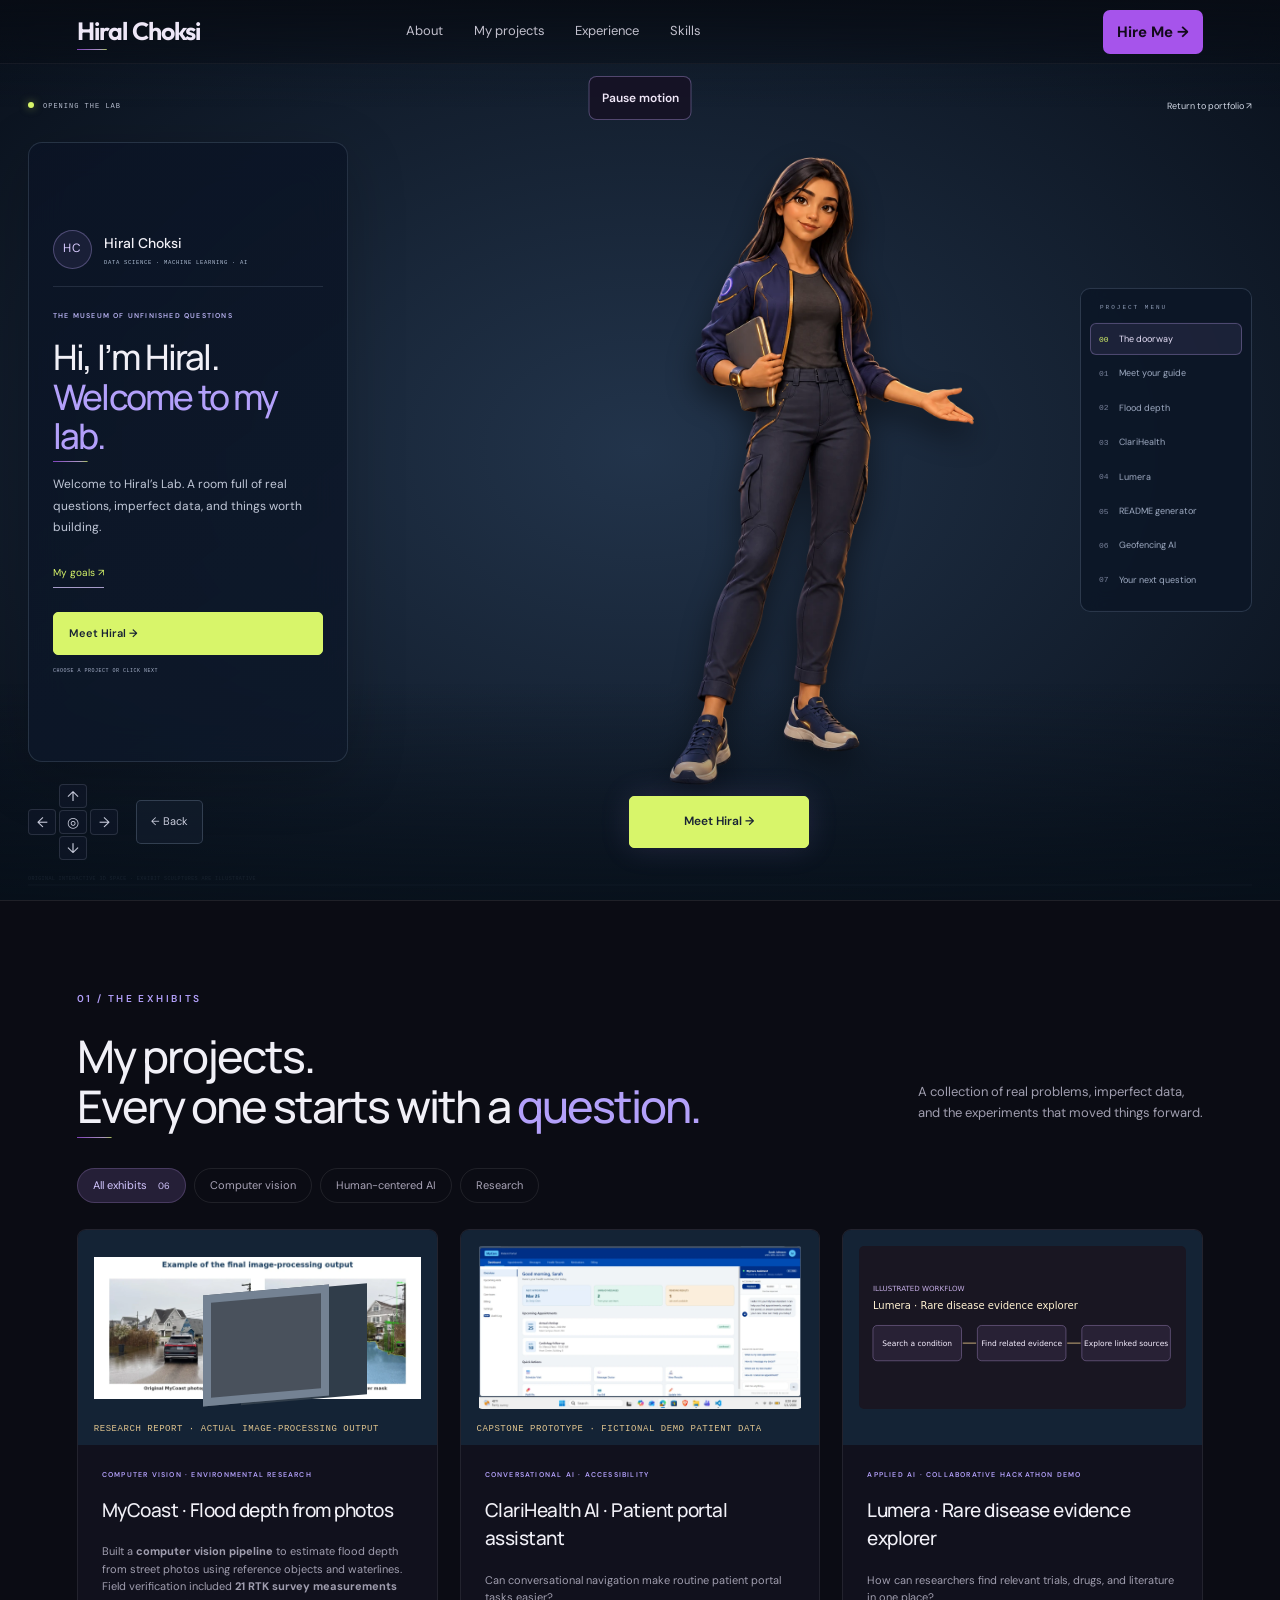
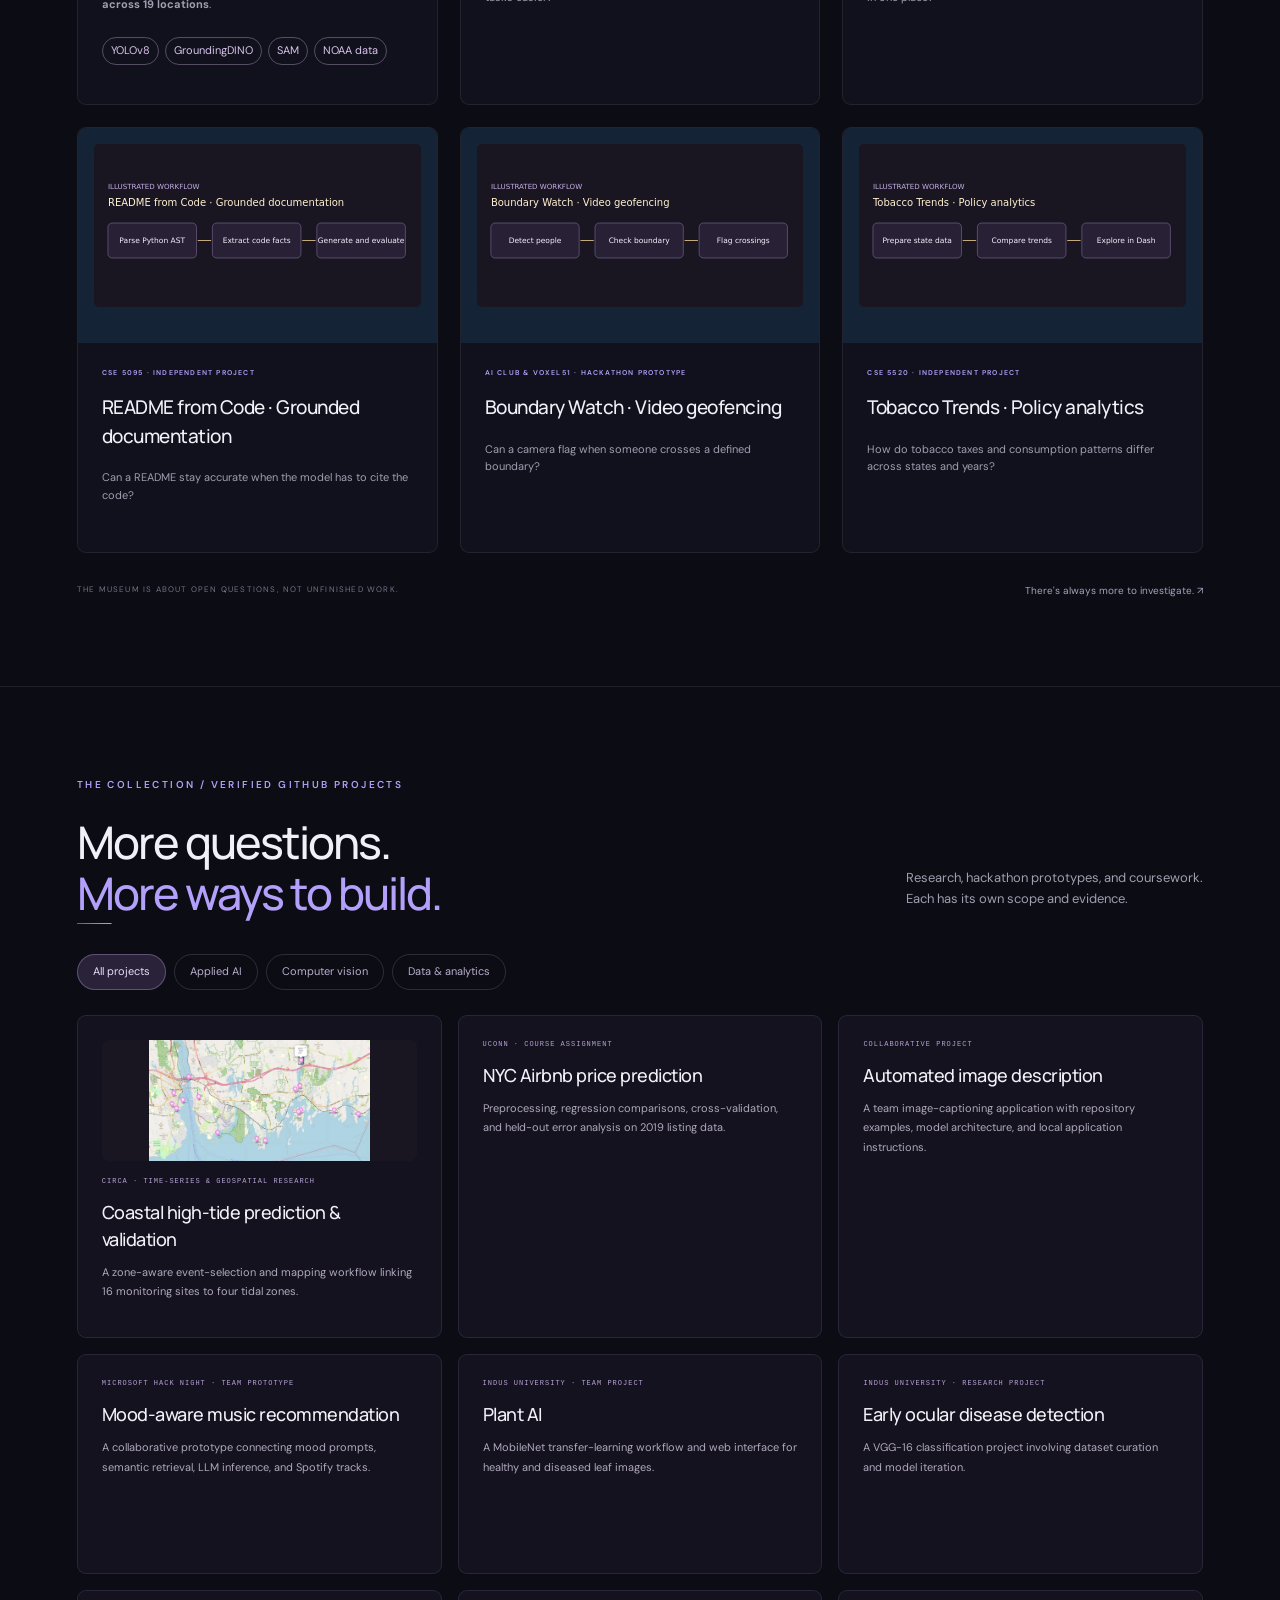
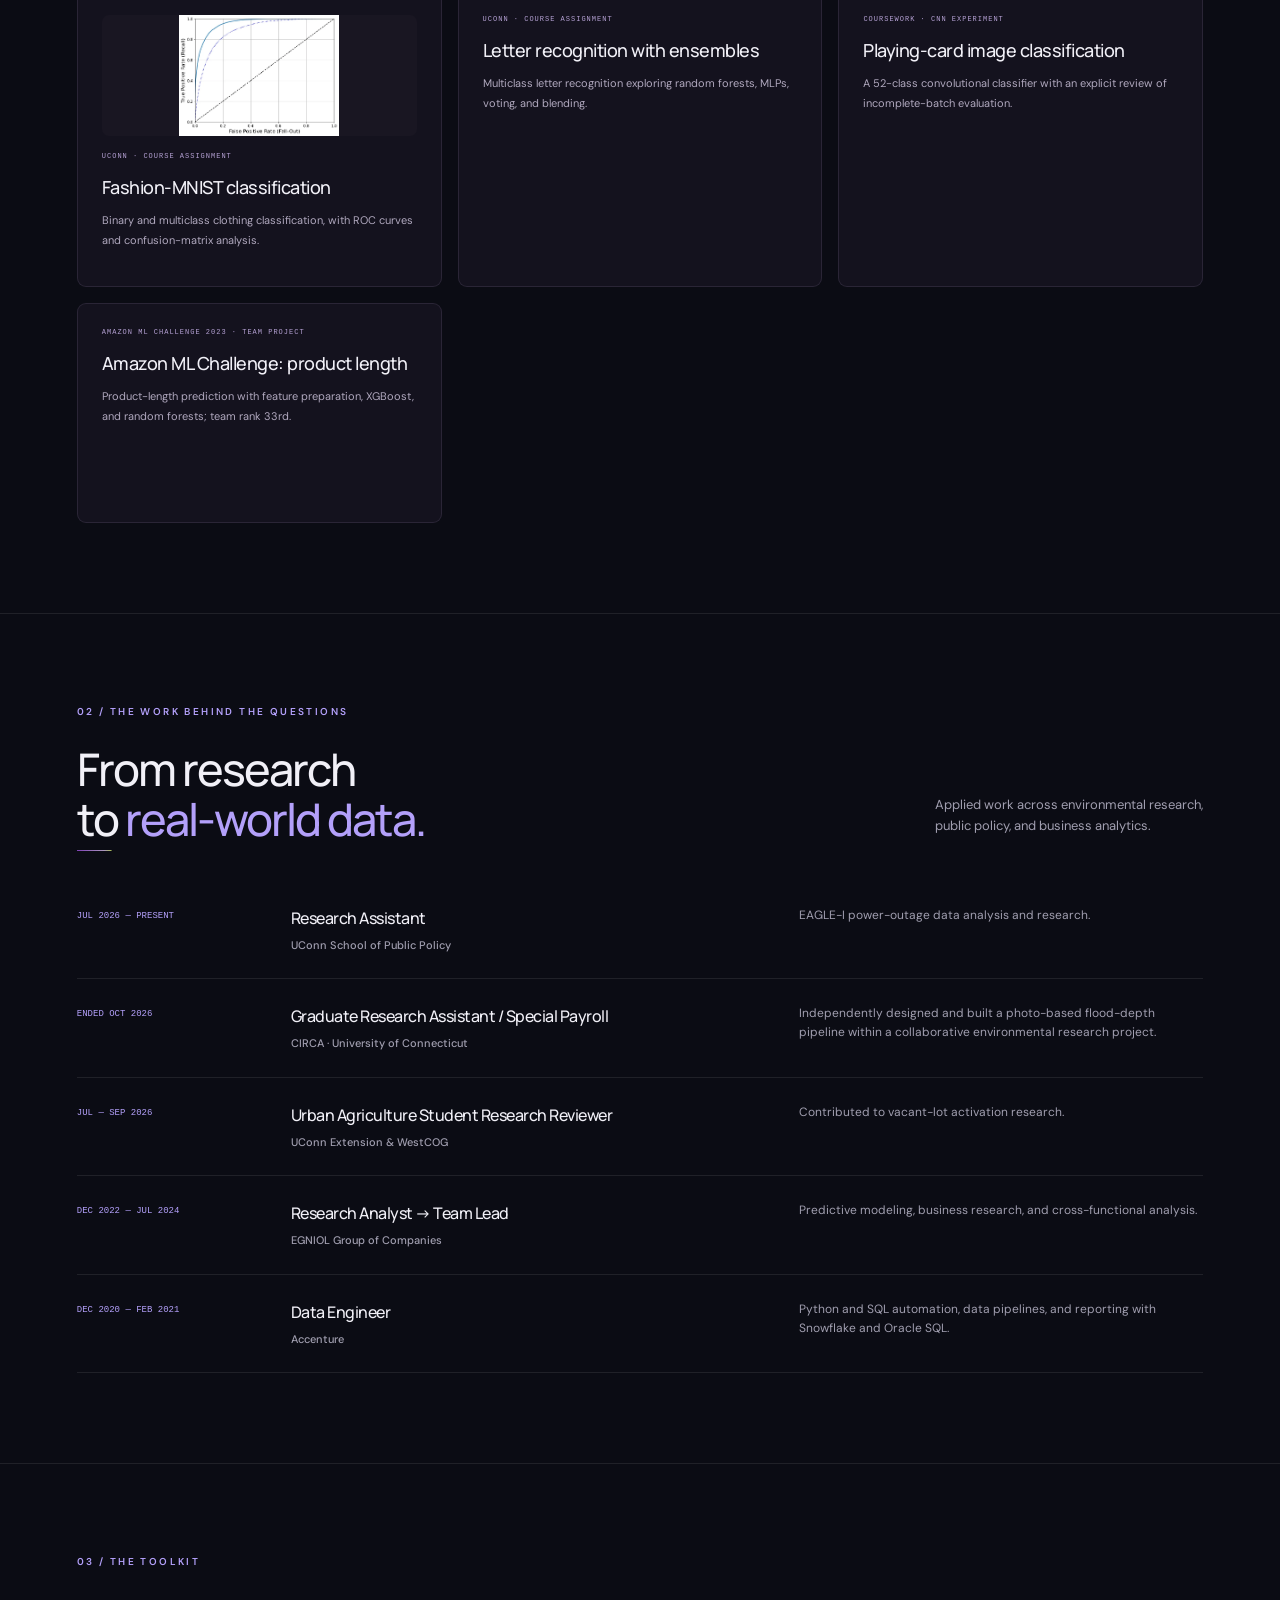
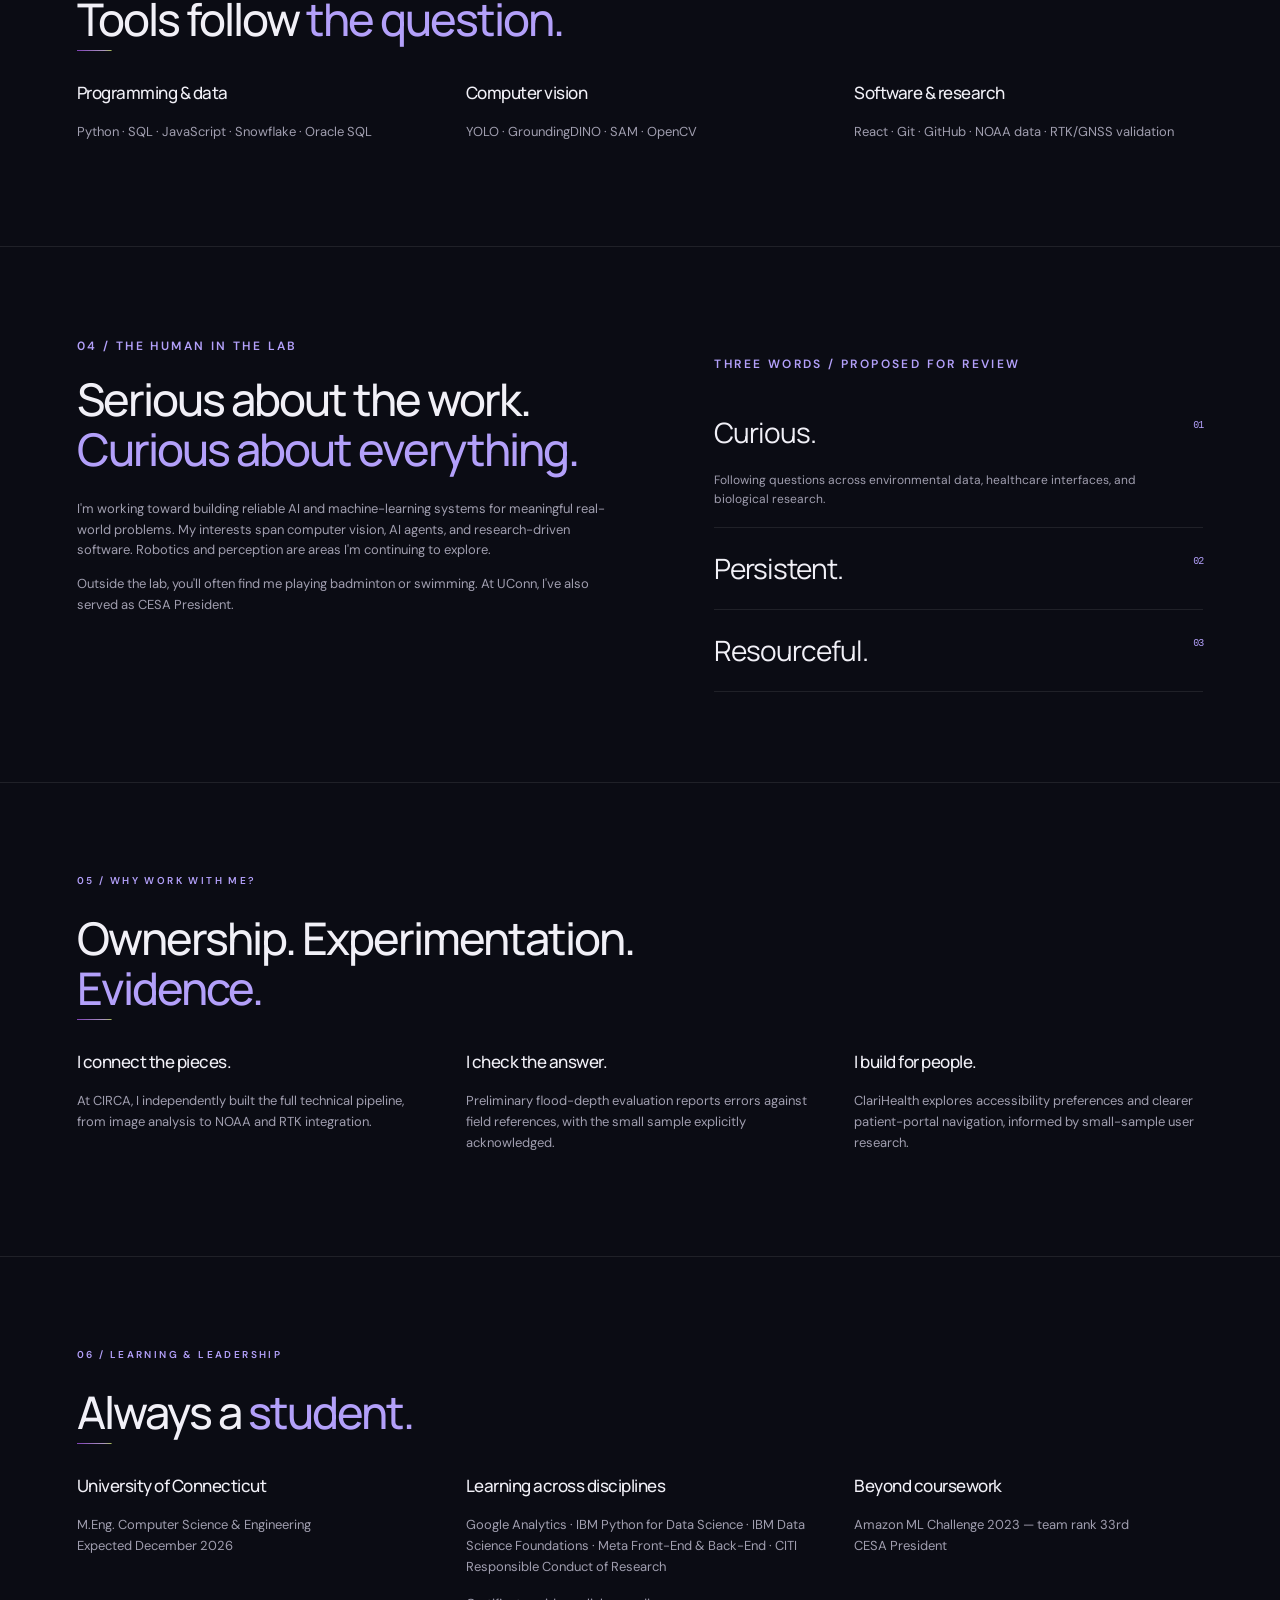
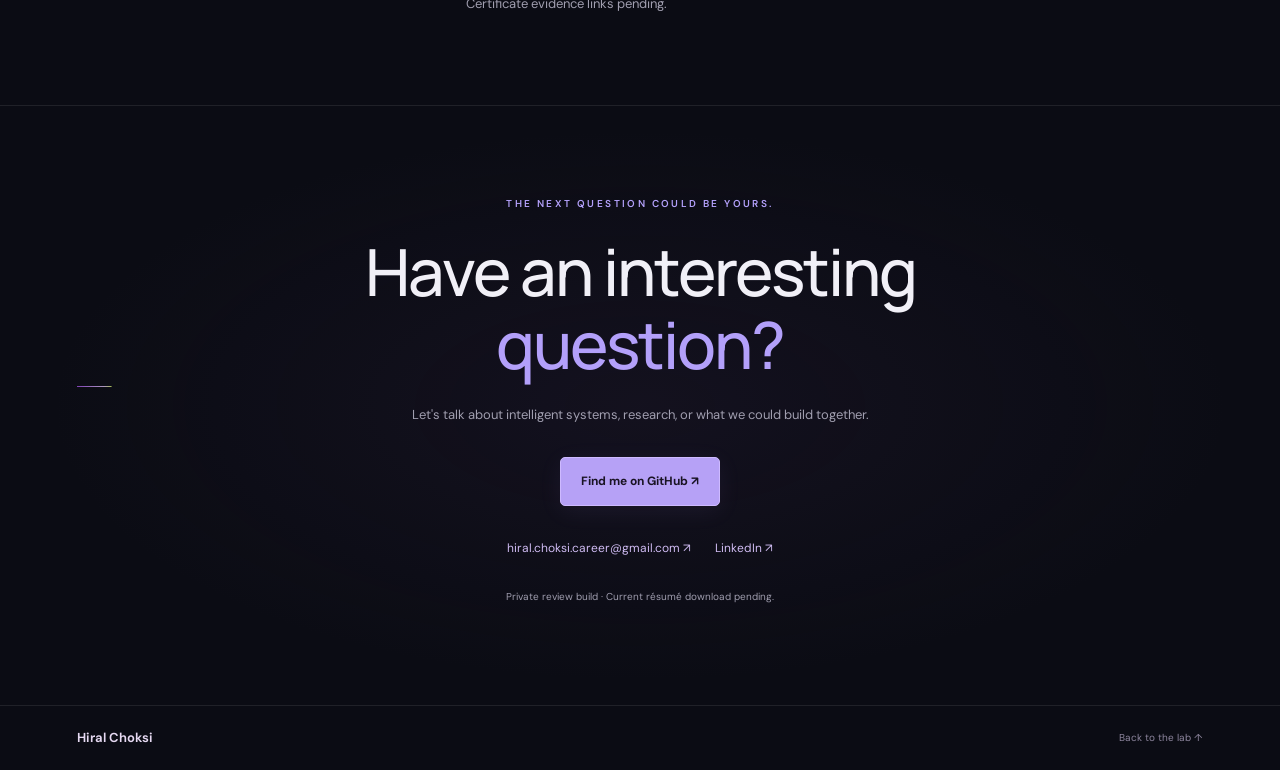
==== commit 532d7c1f: "Update to the approved Hiral’s Lab design" ====
--- a/gallery.html
+++ b/gallery.html
@@ -1 +1,11 @@
-<!doctype html><html lang="en"><head><meta charset="utf-8"><meta name="viewport" content="width=device-width,initial-scale=1"><meta name="theme-color" content="#0b0c15"><meta name="description" content="Hiral Choksi — applied machine learning, computer vision and human-centered AI. Explore the questions behind her engineering work."><title>Hiral's Lab — A Museum of Unfinished Questions</title><link rel="stylesheet" href="style.css?v=welcome-fit"></head><body><a class="skip" href="#main">Skip to content</a><header class="site-header"><a class="brand" href="portfolio.html#about">Hiral Choksi</a><nav id="main-nav" aria-label="Main"><a href="portfolio.html#about">About</a><a href="#museum">My projects</a><a href="portfolio.html#experience">Experience</a><a href="portfolio.html#skills">Skills</a></nav><div class="header-actions"><button class="menu-toggle outline" type="button" aria-expanded="false" aria-controls="main-nav">Menu</button><a class="hire-me" href="portfolio.html#contact">Hire Me →</a></div></header><main id="main"><section id="lab-journey" aria-label="Click through Hiral's 3D laboratory"><div id="room-frame"><div id="room-world"><canvas id="lab-canvas" tabindex="0" aria-label="3D lab interior. Use Next, Back, or the project menu to travel. Drag to look around, or use the room navigation buttons."></canvas><div id="room-fallback" hidden><p>Your browser cannot render the room.</p><a class="primary" href="#museum">Explore the projects instead ↗</a></div></div><div class="lab-neon" aria-hidden="true">Hiral’s Lab<span class="lab-sign-project">MY PROJECTS</span><span class="lab-sign-gallery">(MY GALLERY)</span></div><div id="welcome-art" aria-hidden="true"><img src="assets/host-transparent.webp" alt="" fetchpriority="high"><img class="host-back" src="assets/host-back.webp" alt="" loading="eager"></div><aside class="skyline-goals" aria-label="My goals"><h2>My goals</h2><ol><li>Build reliable AI.</li><li>Solve meaningful problems.</li><li>Keep learning. Keep building.</li></ol></aside><div class="room-shade"></div><button id="door-enter" aria-label="Enter the 3D lab"><span class="door-label-copy">Enter the<br><strong>3D lab</strong></span><span class="door-label-arrow" aria-hidden="true">↗</span></button><div class="room-topline"><span><span class="status-dot"></span><span id="render-status">OPENING THE LAB</span></span><span class="room-location" id="room-location">00 / AT THE THRESHOLD</span><a href="portfolio.html#museum">Return to portfolio ↗</a></div><div class="room-caption" id="room-caption"><div class="story-author"><span class="creator-mark">HC</span><span><b>Hiral Choksi</b><small>DATA SCIENCE · MACHINE LEARNING · AI</small></span></div><p class="eyebrow" id="chapter-eyebrow">THE MUSEUM OF UNFINISHED QUESTIONS</p><h1 id="chapter-title">Hi, I’m Hiral.<br><em>Welcome to my lab.</em></h1><p id="chapter-description">Welcome to Hiral’s Lab. A room full of real questions, imperfect data, and things worth building.</p><button class="primary" id="enter-lab" hidden>Come inside <span>↓</span></button><section id="flood-controls" hidden aria-label="Illustrative flood-depth experiment"><p class="sim-badge">INTERACTIVE EXPLANATION · SIMULATED</p><p>Select Run demo to replay the scan.</p><label for="flood-water">Water level <input id="flood-water" type="range" min="10" max="70" value="42" step="1"></label><label for="flood-quality">Image evidence <select id="flood-quality"><option value="clear">Clear reference</option><option value="poor">Blurry / obscured reference</option></select></label><p id="flood-scan-stage">01 / Detect car + reference</p><output id="flood-sim-result" for="flood-water flood-quality">42 cm · simulated depth</output></section><button id="intro-guide" class="room-guide-button" hidden>Talk to my lab guide ↗</button><button id="room-experiment" class="experiment-button" hidden>Try the boundary experiment ⌘</button><button id="open-goals" class="room-guide-button">My goals ↗</button><small class="host-drag-hint">← My goals · → Enter the lab</small><button id="story-next" class="story-next">Meet Hiral →</button><span class="room-scroll-hint" id="room-scroll-hint"><span>↓</span> CHOOSE A PROJECT OR CLICK NEXT</span></div><button class="primary" id="run-flood-demo" hidden>Run demo</button><button class="primary" id="room-exhibit" hidden>View project details <span>↗</span></button><nav class="room-map" aria-label="Jump to a gallery station"><span class="map-heading">PROJECT MENU</span><button data-room-stop="0" aria-label="The doorway" aria-pressed="true" class="current"><i>00</i><span>The doorway</span></button><button data-room-stop="1" aria-label="Meet your guide" aria-pressed="false" class=""><i>01</i><span>Meet your guide</span></button><button data-room-stop="2" aria-label="Flood depth estimation" aria-pressed="false" class=""><i>02</i><span>Flood depth</span></button><button data-room-stop="3" aria-label="ClariHealth" aria-pressed="false" class=""><i>03</i><span>ClariHealth</span></button><button data-room-stop="4" aria-label="Lumera" aria-pressed="false" class=""><i>04</i><span>Lumera</span></button><button data-room-stop="5" aria-label="Grounded code" aria-pressed="false" class=""><i>05</i><span>README generator</span></button><button data-room-stop="6" aria-label="Boundary lab" aria-pressed="false" class=""><i>06</i><span>Geofencing AI</span></button><button data-room-stop="7" aria-label="Your next question" aria-pressed="false" class=""><i>07</i><span>Your next question</span></button></nav><div class="room-controls"><div class="look-controls" aria-label="Look around"><button data-look="left" aria-label="Look left">←</button><div><button data-look="up" aria-label="Look up">↑</button><button data-look="reset" aria-label="Center view">◎</button><button data-look="down" aria-label="Look down">↓</button></div><button data-look="right" aria-label="Look right">→</button></div><div class="control-copy"><b>Take a look around.</b><span>DRAG TO LOOK · CLICK NEXT TO EXPLORE</span></div><button id="previous-room" aria-label="Go to the previous gallery station">← Back</button><button id="motion">Pause motion</button><button id="next-room" aria-label="Move to the next room station">Meet Hiral →</button></div><div class="room-progress" role="progressbar" aria-label="Journey progress" aria-valuemin="0" aria-valuemax="100" aria-valuenow="0"><span id="room-progress-fill"></span></div><div id="room-speech" aria-hidden="true"><b>Hi! I’m your lab guide.</b><span>Hiral built me. Ready to see her work?</span></div><p class="room-art-note">ORIGINAL INTERACTIVE 3D SPACE · EXHIBIT SCULPTURES ARE ILLUSTRATIVE</p></div></section><section id="museum" class="museum"><div class="section-heading"><div><p class="eyebrow">01 / THE EXHIBITS</p><h2>My projects.<br>Every one starts with a <em>question.</em></h2></div><p>A collection of real problems, imperfect data,<br>and the experiments that moved things forward.</p></div><div class="filters" aria-label="Filter exhibits"><button class="active" data-filter="all">All exhibits <small>03</small></button><button data-filter="vision">Computer vision</button><button data-filter="ai">Human-centered AI</button><button data-filter="research">Research</button></div><div class="exhibits"><article class="exhibit flood" data-domain="vision" data-project="flood"><div class="art flood-art"><span class="scanbox">REFERENCE OBJECT</span><div class="water"></div><span class="art-note">ILLUSTRATIVE PIPELINE VISUAL</span><span class="index">EXHIBIT 001</span></div><div class="card-content"><p class="eyebrow">COMPUTER VISION · ENVIRONMENTAL RESEARCH</p><h3>Can a photograph tell us<br>how deep floodwater is?</h3><p>Finding measurable signals in imperfect images.</p><footer><span>CIRCA / Flood depth estimation</span><span>↗</span></footer></div></article><article class="exhibit health" data-domain="ai" data-project="health"><div class="art health-art"><span class="index">EXHIBIT 002</span><div class="chat-art"><span>How can I help today?</span><span>When is my next visit?</span><span class="lines">━━━ ━━━<br>━━━━━</span></div><span class="art-note">CONCEPTUAL INTERFACE</span></div><div class="card-content"><p class="eyebrow">CONVERSATIONAL AI · ACCESSIBILITY</p><h3>What if healthcare felt<br>easier to navigate?</h3><p>Designing around the way people ask for help.</p><footer><span>ClariHealth AI / Capstone</span><span>↗</span></footer></div></article><article class="exhibit bio" data-domain="research" data-project="lumera"><div class="art bio-art"><span class="index">EXHIBIT 003</span><div class="helix">⠿<br>⠿<br>⠿<br>⠿</div><span class="art-note">ILLUSTRATIVE BIOLOGICAL MOTIF</span></div><div class="card-content"><p class="eyebrow">BIOLOGICAL DATA · EXPLORATORY RESEARCH</p><h3>What possibilities hide<br>inside biological data?</h3><p>A question at the heart of rare-disease research.</p><footer><span>Lumera / Research project</span><span>↗</span></footer></div></article></div><p class="museum-note">THE MUSEUM IS ABOUT OPEN QUESTIONS, NOT UNFINISHED WORK. <span>There's always more to investigate. ↗</span></p></section><section id="project-archive"><div class="section-heading"><div><p class="eyebrow">THE COLLECTION / VERIFIED GITHUB PROJECTS</p><h2>More questions.<br><em>More ways to build.</em></h2></div><p>Research, hackathon prototypes, and coursework.<br>Each has its own scope and evidence.</p></div><div class="archive-filters" aria-label="Filter the project collection"><button data-collection="all" aria-pressed="true">All projects</button><button data-collection="ai" aria-pressed="false">Applied AI</button><button data-collection="vision" aria-pressed="false">Computer vision</button><button data-collection="data" aria-pressed="false">Data & analytics</button></div><div id="project-collection" class="project-collection"></div></section><section id="experience"><div class="section-heading"><div><p class="eyebrow">02 / THE WORK BEHIND THE QUESTIONS</p><h2>From research<br>to <em>real-world data.</em></h2></div><p>Applied work across environmental research,<br>public policy, and business analytics.</p></div><div class="timeline"><article><p>JUL 2026 — PRESENT</p><h3>Research Assistant <span>UConn School of Public Policy</span></h3><p>EAGLE-I power-outage data analysis and research.</p></article><article><p>ENDED OCT 2026</p><h3>Graduate Research Assistant / Special Payroll <span>CIRCA · University of Connecticut</span></h3><p>Independently designed and built a photo-based flood-depth pipeline within a collaborative environmental research project.</p></article><article><p>JUL — SEP 2026</p><h3>Urban Agriculture Student Research Reviewer <span>UConn Extension & WestCOG</span></h3><p>Contributed to vacant-lot activation research.</p></article><article><p>DEC 2022 — JUL 2024</p><h3>Research Analyst → Team Lead <span>EGNIOL Group of Companies</span></h3><p>Predictive modeling, business research, and cross-functional analysis.</p></article><article><p>DEC 2020 — FEB 2021</p><h3>Data Engineer <span>Accenture</span></h3><p>Python and SQL automation, data pipelines, and reporting with Snowflake and Oracle SQL.</p></article></div></section><section id="skills"><p class="eyebrow">03 / THE TOOLKIT</p><h2>Tools follow <em>the question.</em></h2><div class="skills"><article><h3>Programming & data</h3><p>Python · SQL · JavaScript · Snowflake · Oracle SQL</p></article><article><h3>Computer vision</h3><p>YOLO · GroundingDINO · SAM · OpenCV</p></article><article><h3>Software & research</h3><p>React · Git · GitHub · NOAA data · RTK/GNSS validation</p></article></div></section><section id="about" class="about"><div><p class="eyebrow">04 / THE HUMAN IN THE LAB</p><h2>Serious about the work.<br><em>Curious about everything.</em></h2><p>I'm working toward building reliable AI and machine-learning systems for meaningful real-world problems. My interests span computer vision, AI agents, and research-driven software. Robotics and perception are areas I'm continuing to explore.</p><p>Outside the lab, you'll often find me playing badminton or swimming. At UConn, I've also served as CESA President.</p></div><div class="qualities"><p class="eyebrow">THREE WORDS / PROPOSED FOR REVIEW</p><details open><summary>Curious. <span>01</span></summary><p>Following questions across environmental data, healthcare interfaces, and biological research.</p></details><details><summary>Persistent. <span>02</span></summary><p>Working through blurry photographs, uncertain reference objects, and the need to validate estimates against measurements.</p></details><details><summary>Resourceful. <span>03</span></summary><p>Connecting detection, segmentation, water-level data, and field measurements in an independently built pipeline.</p></details></div></section><section id="why"><p class="eyebrow">05 / WHY WORK WITH ME?</p><h2>Ownership. Experimentation.<br><em>Evidence.</em></h2><div class="skills"><article><h3>I connect the pieces.</h3><p>At CIRCA, I independently built the full technical pipeline, from image analysis to NOAA and RTK integration.</p></article><article><h3>I check the answer.</h3><p>Preliminary flood-depth evaluation reports errors against field references, with the small sample explicitly acknowledged.</p></article><article><h3>I build for people.</h3><p>ClariHealth explores accessibility preferences and clearer patient-portal navigation, informed by small-sample user research.</p></article></div></section><section id="credentials"><p class="eyebrow">06 / LEARNING & LEADERSHIP</p><h2>Always a <em>student.</em></h2><div class="skills"><article><h3>University of Connecticut</h3><p>M.Eng. Computer Science & Engineering<br>Expected December 2026</p></article><article><h3>Learning across disciplines</h3><p>Google Analytics · IBM Python for Data Science · IBM Data Science Foundations · Meta Front-End & Back-End · CITI Responsible Conduct of Research</p><small>Certificate evidence links pending.</small></article><article><h3>Beyond coursework</h3><p>Amazon ML Challenge 2023 — team rank 33rd<br>CESA President</p></article></div></section><section id="contact" class="contact"><p class="eyebrow">THE NEXT QUESTION COULD BE YOURS.</p><h2>Have an interesting<br><em>question?</em></h2><p>Let's talk about intelligent systems, research, or what we could build together.</p><a class="primary" href="https://github.com/HIRAL13CHOKSI" target="_blank" rel="noreferrer">Find me on GitHub ↗</a><div class="contact-links"><a href="mailto:hiral.choksi.career@gmail.com">hiral.choksi.career@gmail.com ↗</a><a href="https://www.linkedin.com/in/hiralchoksi" target="_blank" rel="noreferrer">LinkedIn ↗</a></div><p class="pending">Private review build · Current résumé download pending.</p></section></main><footer class="site-footer"><span>h✳ &nbsp; hiral's lab</span><span>EVERY ANSWER LEADS TO ANOTHER QUESTION.</span><a href="#">Back to the lab ↑</a></footer><button id="guide-toggle" class="guide-toggle" aria-label="Open lab guide">✳ <span>Ask the lab guide</span></button><aside id="guide" hidden aria-label="Lab guide"><header><div><b>Lab guide</b><small>Verified-content Q&A · offline preview</small></div><button id="close-guide" aria-label="Close guide">×</button></header><div id="answer" aria-live="polite">Hey, welcome to Hiral's Lab. I can help you explore her work. Pick a question below.</div><div class="guide-options"><button data-answer="work">What does Hiral build?</button><button data-answer="flood">Tell me about the flood project</button><button data-answer="health">Is ClariHealth clinically deployed?</button><button data-answer="education">When does she graduate?</button></div><p class="guide-disclosure">Predefined answers only. No messages are sent or stored.</p></aside><dialog id="project-dialog" aria-labelledby="project-panel-title"><div class="project-panel-header"><h2 id="project-panel-title"></h2><button class="dialog-close" aria-label="Close exhibit" autofocus>×</button></div><div id="project-detail"></div></dialog><dialog id="experiment-dialog" aria-labelledby="experiment-title"><button id="close-experiment" class="dialog-close" aria-label="Close experiment">×</button><p class="eyebrow">THE BOUNDARY LAB / HANDS-ON GEOMETRY</p><h2 id="experiment-title">Teach the robot<br>where the boundary is.</h2><p>Drag the robot, click the field, or use the arrow keys. The point-in-polygon check tracks the robot’s center as you move.</p><svg id="boundary-field" viewBox="0 0 480 280" role="application" tabindex="0" aria-label="Boundary experiment. Arrow keys move the robot. The purple polygon is the defined zone."><defs><pattern id="grid" width="24" height="24" patternUnits="userSpaceOnUse"><path d="M 24 0 L 0 0 0 24" fill="none" stroke="#29384b" stroke-width="1"/></pattern></defs><rect width="480" height="280" fill="#0e1828"/><rect width="480" height="280" fill="url(#grid)"/><polygon id="boundary-zone" points="80,60 350,40 410,180 270,235 70,200" fill="#9c86e71e" stroke="#b6a1f4" stroke-width="2" stroke-dasharray="7 5"/><g id="boundary-token" transform="translate(230 130)"><circle r="24" fill="#8fe0cb22"/><rect x="-16" y="-13" width="32" height="26" rx="8" fill="#d5e2ef"/><rect x="-12" y="-9" width="24" height="17" rx="5" fill="#0e1828"/><circle cx="-5" cy="-1" r="2" fill="#a4f4df"/><circle cx="5" cy="-1" r="2" fill="#a4f4df"/></g></svg><div id="boundary-result" role="status" aria-live="polite">INSIDE THE ZONE · No boundary crossing</div><div class="experiment-actions"><button id="boundary-inside">Move inside</button><button id="boundary-outside">Move outside</button><button id="boundary-reset">Reset</button></div><pre id="boundary-code">point_in_polygon(robot_position, zone) → true</pre><p class="experiment-note">Interactive geometry simulation. No camera, object detector, trained model, or visitor-data collection is involved. The original Geofencing AI prototype uses YOLOv8 and OpenCV; this experiment isolates the boundary-checking idea.</p><a href="https://github.com/HIRAL13CHOKSI/Geofencing-AI" target="_blank" rel="noreferrer">Explore the original prototype ↗</a></dialog><script src="welcome.js"></script><script src="speech.js"></script><script src="app.js?v=lab-only-dialogs"></script><script src="project-data.js?v=field-evaluation"></script><script src="collection.js?v=lab-only-dialogs"></script><script src="experiment.js"></script><script type="module" src="room.js?v=welcome-fit"></script><script src="recruiter-layout.js" defer></script></body></html>
+<!doctype html><html lang="en"><head><meta charset="utf-8"><meta name="viewport" content="width=device-width,initial-scale=1"><meta name="theme-color" content="#0b0c15"><meta name="description" content="Hiral Choksi — applied machine learning, computer vision and human-centered AI. Explore the questions behind her engineering work."><title>Hiral's Lab — A Museum of Unfinished Questions</title><link rel="stylesheet" href="style.css?v=goals-avatar-right"></head><body><a class="skip" href="#main">Skip to content</a><header class="site-header"><a class="brand" href="portfolio.html#about">Hiral Choksi</a><nav id="main-nav" aria-label="Main"><a href="portfolio.html#about">About</a><a href="#museum">My projects</a><a href="portfolio.html#experience">Experience</a><a href="portfolio.html#skills">Skills</a></nav><div class="header-actions"><button class="menu-toggle outline" type="button" aria-expanded="false" aria-controls="main-nav">Menu</button><a class="hire-me" href="portfolio.html#contact">Hire Me →</a></div></header><main id="main"><section id="lab-journey" aria-label="Click through Hiral's 3D laboratory"><div id="room-frame"><div id="room-world"><canvas id="lab-canvas" tabindex="0" aria-label="3D lab interior. Use Next, Back, or the project menu to travel. Drag to look around, or use the room navigation buttons."></canvas><div id="room-fallback" hidden><p>Your browser cannot render the room.</p><a class="primary" href="#museum">Explore the projects instead ↗</a></div></div><div class="lab-neon" aria-hidden="true">Hiral’s Lab<span class="lab-sign-project">MY PROJECTS</span><span class="lab-sign-gallery">(MY GALLERY)</span></div><div id="welcome-art" aria-hidden="true"><img src="assets/host-transparent.webp" alt="" fetchpriority="high"><img class="host-back" src="assets/host-back.webp" alt="" loading="eager"></div><aside class="skyline-goals" aria-labelledby="skyline-goals-title">
+  <div class="goals-heading">
+    <div><p class="goals-horizon">January 2027 → January 2029</p><h2 id="skyline-goals-title">Where I see myself</h2></div>
+    <button type="button" class="goals-return" aria-label="Back to the lab doorway">← Back</button>
+  </div>
+  <ol>
+    <li><strong>Grow into an applied data scientist</strong><span>Own a project from the first question to a model people use.</span></li>
+    <li><strong>Make research useful in the field</strong><span>Use computer vision and forecasting to help communities prepare for hazards.</span></li>
+    <li><strong>Build agents that show their work</strong><span>Build AI agents that cite their sources and ask before taking important actions.</span></li>
+  </ol>
+</aside><div class="room-shade"></div><button id="door-enter" aria-label="Enter the 3D lab"><span class="door-label-copy">Enter the<br><strong>3D lab</strong></span><span class="door-label-arrow" aria-hidden="true">↗</span></button><div class="room-topline"><span><span class="status-dot"></span><span id="render-status">OPENING THE LAB</span></span><span class="room-location" id="room-location">00 / AT THE THRESHOLD</span><a href="portfolio.html#museum">Return to portfolio ↗</a></div><div class="room-caption" id="room-caption"><div class="story-author"><span class="creator-mark">HC</span><span><b>Hiral Choksi</b><small>DATA SCIENCE · MACHINE LEARNING · AI</small></span></div><p class="eyebrow" id="chapter-eyebrow">THE MUSEUM OF UNFINISHED QUESTIONS</p><h1 id="chapter-title">Hi, I’m Hiral.<br><em>Welcome to my lab.</em></h1><p id="chapter-description">Welcome to Hiral’s Lab. A room full of real questions, imperfect data, and things worth building.</p><button class="primary" id="enter-lab" hidden>Come inside <span>↓</span></button><section id="flood-controls" hidden aria-label="Illustrative flood-depth experiment"><p class="sim-badge">INTERACTIVE EXPLANATION · SIMULATED</p><p>Select Run demo to replay the scan.</p><label for="flood-water">Water level <input id="flood-water" type="range" min="10" max="70" value="42" step="1"></label><label for="flood-quality">Image evidence <select id="flood-quality"><option value="clear">Clear reference</option><option value="poor">Blurry / obscured reference</option></select></label><p id="flood-scan-stage">01 / Detect car + reference</p><output id="flood-sim-result" for="flood-water flood-quality">42 cm · simulated depth</output></section><button id="room-experiment" class="experiment-button" hidden>Try the boundary experiment ⌘</button><button id="open-goals" class="room-guide-button">My goals ↗</button><small class="host-drag-hint">← My goals · → Enter the lab</small><button id="story-next" class="story-next">Meet Hiral →</button><span class="room-scroll-hint" id="room-scroll-hint"><span>↓</span> CHOOSE A PROJECT OR CLICK NEXT</span></div><button class="primary" id="run-flood-demo" hidden>Run demo</button><button class="primary" id="room-exhibit" hidden>View project details <span>↗</span></button><nav class="room-map" aria-label="Jump to a gallery station"><span class="map-heading">PROJECT MENU</span><button data-room-stop="0" aria-label="The doorway" aria-pressed="true" class="current"><i>00</i><span>The doorway</span></button><button data-room-stop="1" aria-label="Meet your guide" aria-pressed="false" class=""><i>01</i><span>Meet your guide</span></button><button data-room-stop="2" aria-label="Flood depth estimation" aria-pressed="false" class=""><i>02</i><span>Flood depth</span></button><button data-room-stop="3" aria-label="ClariHealth" aria-pressed="false" class=""><i>03</i><span>ClariHealth</span></button><button data-room-stop="4" aria-label="Lumera" aria-pressed="false" class=""><i>04</i><span>Lumera</span></button><button data-room-stop="5" aria-label="Grounded code" aria-pressed="false" class=""><i>05</i><span>README generator</span></button><button data-room-stop="6" aria-label="Boundary lab" aria-pressed="false" class=""><i>06</i><span>Geofencing AI</span></button><button data-room-stop="7" aria-label="Your next question" aria-pressed="false" class=""><i>07</i><span>Your next question</span></button></nav><div class="room-controls"><div class="look-controls" aria-label="Look around"><button data-look="left" aria-label="Look left">←</button><div><button data-look="up" aria-label="Look up">↑</button><button data-look="reset" aria-label="Center view">◎</button><button data-look="down" aria-label="Look down">↓</button></div><button data-look="right" aria-label="Look right">→</button></div><div class="control-copy"><b>Take a look around.</b><span>DRAG TO LOOK · CLICK NEXT TO EXPLORE</span></div><button id="previous-room" aria-label="Go to the previous gallery station">← Back</button><button id="next-room" aria-label="Move to the next room station">Meet Hiral →</button></div><button id="motion">Pause motion</button><div class="room-progress" role="progressbar" aria-label="Journey progress" aria-valuemin="0" aria-valuemax="100" aria-valuenow="0"><span id="room-progress-fill"></span></div><div id="room-speech" aria-hidden="true"><b>Hi! I’m your lab guide.</b><span>Hiral built me. Ready to see her work?</span></div><p class="room-art-note">ORIGINAL INTERACTIVE 3D SPACE · EXHIBIT SCULPTURES ARE ILLUSTRATIVE</p></div></section><section id="museum" class="museum"><div class="section-heading"><div><p class="eyebrow">01 / THE EXHIBITS</p><h2>My projects.<br>Every one starts with a <em>question.</em></h2></div><p>A collection of real problems, imperfect data,<br>and the experiments that moved things forward.</p></div><div class="filters" aria-label="Filter exhibits"><button class="active" data-filter="all">All exhibits <small>03</small></button><button data-filter="vision">Computer vision</button><button data-filter="ai">Human-centered AI</button><button data-filter="research">Research</button></div><div class="exhibits"><article class="exhibit flood" data-domain="vision" data-project="flood"><div class="art flood-art"><span class="scanbox">REFERENCE OBJECT</span><div class="water"></div><span class="art-note">ILLUSTRATIVE PIPELINE VISUAL</span><span class="index">EXHIBIT 001</span></div><div class="card-content"><p class="eyebrow">COMPUTER VISION · ENVIRONMENTAL RESEARCH</p><h3>Can a photograph tell us<br>how deep floodwater is?</h3><p>Finding measurable signals in imperfect images.</p><footer><span>CIRCA / Flood depth estimation</span><span>↗</span></footer></div></article><article class="exhibit health" data-domain="ai" data-project="health"><div class="art health-art"><span class="index">EXHIBIT 002</span><div class="chat-art"><span>How can I help today?</span><span>When is my next visit?</span><span class="lines">━━━ ━━━<br>━━━━━</span></div><span class="art-note">CONCEPTUAL INTERFACE</span></div><div class="card-content"><p class="eyebrow">CONVERSATIONAL AI · ACCESSIBILITY</p><h3>What if healthcare felt<br>easier to navigate?</h3><p>Designing around the way people ask for help.</p><footer><span>ClariHealth AI / Capstone</span><span>↗</span></footer></div></article><article class="exhibit bio" data-domain="research" data-project="lumera"><div class="art bio-art"><span class="index">EXHIBIT 003</span><div class="helix">⠿<br>⠿<br>⠿<br>⠿</div><span class="art-note">ILLUSTRATIVE BIOLOGICAL MOTIF</span></div><div class="card-content"><p class="eyebrow">BIOLOGICAL DATA · EXPLORATORY RESEARCH</p><h3>What possibilities hide<br>inside biological data?</h3><p>A question at the heart of rare-disease research.</p><footer><span>Lumera / Research project</span><span>↗</span></footer></div></article></div><p class="museum-note">THE MUSEUM IS ABOUT OPEN QUESTIONS, NOT UNFINISHED WORK. <span>There's always more to investigate. ↗</span></p></section><section id="project-archive"><div class="section-heading"><div><p class="eyebrow">THE COLLECTION / VERIFIED GITHUB PROJECTS</p><h2>More questions.<br><em>More ways to build.</em></h2></div><p>Research, hackathon prototypes, and coursework.<br>Each has its own scope and evidence.</p></div><div class="archive-filters" aria-label="Filter the project collection"><button data-collection="all" aria-pressed="true">All projects</button><button data-collection="ai" aria-pressed="false">Applied AI</button><button data-collection="vision" aria-pressed="false">Computer vision</button><button data-collection="data" aria-pressed="false">Data & analytics</button></div><div id="project-collection" class="project-collection"></div></section><section id="experience"><div class="section-heading"><div><p class="eyebrow">02 / THE WORK BEHIND THE QUESTIONS</p><h2>From research<br>to <em>real-world data.</em></h2></div><p>Applied work across environmental research,<br>public policy, and business analytics.</p></div><div class="timeline"><article><p>JUL 2026 — PRESENT</p><h3>Research Assistant <span>UConn School of Public Policy</span></h3><p>EAGLE-I power-outage data analysis and research.</p></article><article><p>ENDED OCT 2026</p><h3>Graduate Research Assistant / Special Payroll <span>CIRCA · University of Connecticut</span></h3><p>Independently designed and built a photo-based flood-depth pipeline within a collaborative environmental research project.</p></article><article><p>JUL — SEP 2026</p><h3>Urban Agriculture Student Research Reviewer <span>UConn Extension & WestCOG</span></h3><p>Contributed to vacant-lot activation research.</p></article><article><p>DEC 2022 — JUL 2024</p><h3>Research Analyst → Team Lead <span>EGNIOL Group of Companies</span></h3><p>Predictive modeling, business research, and cross-functional analysis.</p></article><article><p>DEC 2020 — FEB 2021</p><h3>Data Engineer <span>Accenture</span></h3><p>Python and SQL automation, data pipelines, and reporting with Snowflake and Oracle SQL.</p></article></div></section><section id="skills"><p class="eyebrow">03 / THE TOOLKIT</p><h2>Tools follow <em>the question.</em></h2><div class="skills"><article><h3>Programming & data</h3><p>Python · SQL · JavaScript · Snowflake · Oracle SQL</p></article><article><h3>Computer vision</h3><p>YOLO · GroundingDINO · SAM · OpenCV</p></article><article><h3>Software & research</h3><p>React · Git · GitHub · NOAA data · RTK/GNSS validation</p></article></div></section><section id="about" class="about"><div><p class="eyebrow">04 / THE HUMAN IN THE LAB</p><h2>Serious about the work.<br><em>Curious about everything.</em></h2><p>I'm working toward building reliable AI and machine-learning systems for meaningful real-world problems. My interests span computer vision, AI agents, and research-driven software. Robotics and perception are areas I'm continuing to explore.</p><p>Outside the lab, you'll often find me playing badminton or swimming. At UConn, I've also served as CESA President.</p></div><div class="qualities"><p class="eyebrow">THREE WORDS / PROPOSED FOR REVIEW</p><details open><summary>Curious. <span>01</span></summary><p>Following questions across environmental data, healthcare interfaces, and biological research.</p></details><details><summary>Persistent. <span>02</span></summary><p>Working through blurry photographs, uncertain reference objects, and the need to validate estimates against measurements.</p></details><details><summary>Resourceful. <span>03</span></summary><p>Connecting detection, segmentation, water-level data, and field measurements in an independently built pipeline.</p></details></div></section><section id="why"><p class="eyebrow">05 / WHY WORK WITH ME?</p><h2>Ownership. Experimentation.<br><em>Evidence.</em></h2><div class="skills"><article><h3>I connect the pieces.</h3><p>At CIRCA, I independently built the full technical pipeline, from image analysis to NOAA and RTK integration.</p></article><article><h3>I check the answer.</h3><p>Preliminary flood-depth evaluation reports errors against field references, with the small sample explicitly acknowledged.</p></article><article><h3>I build for people.</h3><p>ClariHealth explores accessibility preferences and clearer patient-portal navigation, informed by small-sample user research.</p></article></div></section><section id="credentials"><p class="eyebrow">06 / LEARNING & LEADERSHIP</p><h2>Always a <em>student.</em></h2><div class="skills"><article><h3>University of Connecticut</h3><p>M.Eng. Computer Science & Engineering<br>Expected December 2026</p></article><article><h3>Learning across disciplines</h3><p>Google Analytics · IBM Python for Data Science · IBM Data Science Foundations · Meta Front-End & Back-End · CITI Responsible Conduct of Research</p><small>Certificate evidence links pending.</small></article><article><h3>Beyond coursework</h3><p>Amazon ML Challenge 2023 — team rank 33rd<br>CESA President</p></article></div></section><section id="contact" class="contact"><p class="eyebrow">THE NEXT QUESTION COULD BE YOURS.</p><h2>Have an interesting<br><em>question?</em></h2><p>Let's talk about intelligent systems, research, or what we could build together.</p><a class="primary" href="https://github.com/HIRAL13CHOKSI" target="_blank" rel="noreferrer">Find me on GitHub ↗</a><div class="contact-links"><a href="mailto:hiral.choksi.career@gmail.com">hiral.choksi.career@gmail.com ↗</a><a href="https://www.linkedin.com/in/hiralchoksi" target="_blank" rel="noreferrer">LinkedIn ↗</a></div><p class="pending">Private review build · Current résumé download pending.</p></section></main><footer class="site-footer"><span class="footer-name">Hiral Choksi</span><a href="#">Back to the lab ↑</a></footer><dialog id="project-dialog" aria-labelledby="project-panel-title"><div class="project-panel-header"><h2 id="project-panel-title"></h2><button class="dialog-close" aria-label="Close exhibit" autofocus>×</button></div><div id="project-detail"></div></dialog><dialog id="experiment-dialog" aria-labelledby="experiment-title"><button id="close-experiment" class="dialog-close" aria-label="Close experiment">×</button><p class="eyebrow">THE BOUNDARY LAB / HANDS-ON GEOMETRY</p><h2 id="experiment-title">Teach the robot<br>where the boundary is.</h2><p>Drag the robot, click the field, or use the arrow keys. The point-in-polygon check tracks the robot’s center as you move.</p><svg id="boundary-field" viewBox="0 0 480 280" role="application" tabindex="0" aria-label="Boundary experiment. Arrow keys move the robot. The purple polygon is the defined zone."><defs><pattern id="grid" width="24" height="24" patternUnits="userSpaceOnUse"><path d="M 24 0 L 0 0 0 24" fill="none" stroke="#29384b" stroke-width="1"/></pattern></defs><rect width="480" height="280" fill="#0e1828"/><rect width="480" height="280" fill="url(#grid)"/><polygon id="boundary-zone" points="80,60 350,40 410,180 270,235 70,200" fill="#9c86e71e" stroke="#b6a1f4" stroke-width="2" stroke-dasharray="7 5"/><g id="boundary-token" transform="translate(230 130)"><circle r="24" fill="#8fe0cb22"/><rect x="-16" y="-13" width="32" height="26" rx="8" fill="#d5e2ef"/><rect x="-12" y="-9" width="24" height="17" rx="5" fill="#0e1828"/><circle cx="-5" cy="-1" r="2" fill="#a4f4df"/><circle cx="5" cy="-1" r="2" fill="#a4f4df"/></g></svg><div id="boundary-result" role="status" aria-live="polite">INSIDE THE ZONE · No boundary crossing</div><div class="experiment-actions"><button id="boundary-inside">Move inside</button><button id="boundary-outside">Move outside</button><button id="boundary-reset">Reset</button></div><pre id="boundary-code">point_in_polygon(robot_position, zone) → true</pre><p class="experiment-note">Interactive geometry simulation. No camera, object detector, trained model, or visitor-data collection is involved. The original Geofencing AI prototype uses YOLOv8 and OpenCV; this experiment isolates the boundary-checking idea.</p><a href="https://github.com/HIRAL13CHOKSI/Geofencing-AI" target="_blank" rel="noreferrer">Explore the original prototype ↗</a></dialog><script src="welcome.js"></script><script src="speech.js?v=instant-greeting"></script><script src="app.js?v=footer-quote"></script><script src="project-data.js?v=field-evaluation"></script><script src="collection.js?v=lab-only-dialogs"></script><script src="experiment.js"></script><script type="module" src="room.js?v=straight-skyline"></script><script src="recruiter-layout.js" defer></script></body></html>
--- a/style.css
+++ b/style.css
@@ -1729,36 +1729,71 @@
   }
 }
 .skyline-goals {
-  display: none;
-  position: absolute;
-  z-index: 5;
-  top: max(112px, 15%);
-  left: 67%;
-  transform: translateX(-50%);
-  width: min(340px, 72%);
-  pointer-events: none;
-  color: #fff8ee;
-  text-align: center;
-  text-shadow: 0 1px 2px #030810, 0 2px 6px #030810, 0 0 14px #030810;
-}
-.goals-view .skyline-goals { display: block; }
+  display:none;
+  position:absolute;
+  z-index:6;
+  top:max(calc(var(--header-offset,0px) + 10px),11%);
+  left:50%;
+  transform:translateX(-50%);
+  width:min(39%,410px);
+  padding:10px clamp(12px,1.4vw,18px) 12px;
+  border-top:1px solid #ead6b375;
+  background:linear-gradient(105deg,#100e20db 0%,#100e209e 70%,#100e2026 100%);
+  text-shadow:0 1px 3px #090817;
+  color:#f5edf9;
+  text-align:left;
+}
+.goals-view .skyline-goals { display:block; }
+@media (min-width:651px) {
+  .goals-view #welcome-art { translate:clamp(110px,17vw,245px) 0; }
+}
+.goals-heading { display:flex; align-items:center; justify-content:space-between; gap:8px; }
+.goals-horizon { margin:0 0 5px; color:#dfc4ef; font:650 10px/1.3 "DM Sans",sans-serif; letter-spacing:.1em; text-transform:uppercase; }
 .skyline-goals h2 {
-  margin: 0 0 7px;
-  color: #f0d19a;
-  font: 700 12px/1.3 'DM Sans', sans-serif;
-  letter-spacing: .19em;
-  text-transform: uppercase;
-}
-.skyline-goals ol { margin: 0; padding: 0; list-style: none; }
+  margin:0;
+  color:#f4ddaf;
+  font:700 clamp(20px,2vw,26px)/1.1 Outfit,sans-serif;
+}
+.goals-return {
+  min-height:44px;
+  padding:6px 8px;
+  border:1px solid transparent;
+  border-radius:6px;
+  background:none;
+  color:#e5c9f6;
+  font:650 12px/1.2 "DM Sans",sans-serif;
+  white-space:nowrap;
+}
+.goals-return:is(:hover,:focus-visible) { border-color:#e5c9f67a; color:#fff; }
+.skyline-goals ol { counter-reset:goal; margin:2px 0 0; padding:0; list-style:none; }
 .skyline-goals li {
-  padding: 2px 0;
-  font-size: clamp(14px, 1.3vw, 18px);
-  font-weight: 600;
-  line-height: 1.35;
-}
-@media(max-width:650px) {
-  .skyline-goals { left: 50%; top: max(96px, 15%); }
-  .skyline-goals li { padding: 3px 0; }
+  counter-increment:goal;
+  display:grid;
+  grid-template-columns:auto minmax(0,1fr);
+  gap:2px 9px;
+  padding:5px 0;
+  border-top:1px solid #ead6b33b;
+}
+.skyline-goals li::before {
+  content:counter(goal,decimal-leading-zero);
+  grid-row:span 2;
+  color:#f4ddaf;
+  font:600 10px/1.8 monospace;
+}
+.skyline-goals li:last-child { padding-bottom:0; }
+.skyline-goals li strong { font:650 clamp(13px,1.25vw,16px)/1.25 Outfit,sans-serif; }
+.skyline-goals li span { color:#e2d8ea; font:400 clamp(11px,.95vw,13px)/1.35 "DM Sans",sans-serif; }
+@media (prefers-reduced-motion:no-preference) {
+  .goals-view .skyline-goals { animation:goals-glass-in .4s ease-out both; }
+  @keyframes goals-glass-in { from { opacity:0; translate:0 8px; } }
+}
+@media (max-width:650px) {
+  .skyline-goals { top:64px; width:min(280px,calc(100% - 24px)); padding:10px 12px; }
+  .skyline-goals li { padding-block:6px; }
+  .goals-view #welcome-art { translate:14vw 50px; scale:.82; transform-origin:center bottom; }
+}
+@media (min-width:651px) and (max-height:500px) {
+  .skyline-goals { top:16px; max-height:calc(100% - 32px); overflow:auto; }
 }
 
 .lab-home #project-archive .project-repo-link {
@@ -1862,9 +1897,6 @@
 .connect-availability a span { color: #d8f56a; }
 
 /* Keep the tour controls in reach on small screens and short laptops. */
-@media (min-width:651px) {
-  .lab-home #lab-journey { height:max(490px,calc(100svh - 64px)) !important; min-height:0; }
-}
 @media (max-width:650px) {
   .lab-home #lab-journey { height:max(500px,calc(100svh - 56px)) !important; min-height:0; }
   .lab-home #room-frame.welcome-active .room-caption {
@@ -1885,19 +1917,6 @@
   body:not(.room-journey-active) .guide-toggle span { display:none; }
   .site-header.menu-ready nav { max-height:calc(100dvh - 56px); overflow-y:auto; }
 }
-@media (min-width:651px) and (max-height:700px) {
-  .lab-home #room-frame.welcome-active .room-caption {
-    top:66px;
-    bottom:auto;
-    transform:none;
-    max-height:none;
-    overflow:visible;
-    padding:16px;
-  }
-  .lab-home #room-frame.welcome-active .room-caption h1 { font-size:clamp(24px,4vh,32px); }
-  .lab-home #room-frame .room-controls { bottom:14px; }
-  .lab-home #room-frame .room-map { max-height:calc(100% - 185px); }
-}
 @media (max-width:400px) {
   .lab-home #about .about-stats { gap:8px; }
   .lab-home #about .about-stats div { padding:12px; }
@@ -1909,7 +1928,7 @@
 }
 
 @media (min-width:651px) and (max-height:500px) {
-  .lab-home #lab-journey { height:max(300px,calc(100svh - 64px)) !important; }
+  .lab-home #lab-journey { height:max(300px,calc(100svh - 64px)) !important; min-height:0; }
   .lab-home #room-frame .room-topline { top:12px; }
   .lab-home #room-frame .room-caption,
   .lab-home #room-frame.welcome-active .room-caption {
@@ -1925,17 +1944,17 @@
 
 /* The welcome card is a single readable panel, separate from the tour controls. */
 .lab-home #room-frame.welcome-active .room-caption { min-width:0; overflow-wrap:anywhere; }
-.lab-home #room-frame.welcome-active .room-caption::after { content:none; }
 .lab-home #room-frame.welcome-active .room-map { display:none; }
-.lab-home #room-frame.welcome-active :is(#chapter-eyebrow,#chapter-title,#chapter-description,#welcome-specialties) {
-  margin-block:0 10px;
-}
-.lab-home #room-frame.welcome-active .welcome-actions { margin-bottom:8px; }
-.lab-home #room-frame.welcome-active .welcome-actions > * {
-  min-width:0;
-  white-space:normal;
-}
 @media (max-width:650px) {
+  .lab-home #room-frame.welcome-active .room-caption::after { content:none; }
+  .lab-home #room-frame.welcome-active :is(#chapter-eyebrow,#chapter-title,#chapter-description,#welcome-specialties) {
+    margin-block:0 10px;
+  }
+  .lab-home #room-frame.welcome-active .welcome-actions { margin-bottom:8px; }
+  .lab-home #room-frame.welcome-active .welcome-actions > * {
+    min-width:0;
+    white-space:normal;
+  }
   .lab-home #room-frame.welcome-active:not(.goals-view) #welcome-art { transform:translateX(-24vw); }
   .lab-home #room-frame.welcome-active:not(.goals-view) #door-enter {
     left:auto;
@@ -1949,5 +1968,186 @@
   .lab-home #room-frame.welcome-active #door-enter .door-label-copy { font-size:clamp(12px,3.8vw,17px); }
 }
 @media (min-width:651px) and (max-height:500px) {
-  .lab-home #room-frame.welcome-active .room-caption { overflow-x:hidden; overflow-y:auto; }
-}
+  .lab-home #room-frame.welcome-active .room-caption { transform:none; overflow-x:hidden; overflow-y:auto; }
+  .lab-home #room-frame .room-controls { bottom:14px; }
+}
+
+.site-footer {
+  display:grid;
+  grid-template-columns:1fr auto;
+  align-items:center;
+  gap:12px;
+  padding:22px 6%;
+}
+.site-footer .footer-name { color:#e6d9f2; font-size:13px; font-weight:650; }
+.site-footer > a { justify-self:end; }
+
+/* Keep the mobile exhibits open, with a compact action row above the chapter menu. */
+@media (max-width:650px) {
+  .lab-home #room-frame:not(.welcome-active) #room-caption { display:none; }
+  .lab-home #room-frame.room-chapter-project #room-caption:has(
+    :is(#flood-demo-trigger,#room-experiment):not([hidden])
+  ) {
+    display:flex;
+    align-items:flex-start;
+    top:auto;
+    right:auto;
+    bottom:148px;
+    left:16px;
+    width:calc(50% - 20px);
+    padding:0;
+    border:0;
+    background:none;
+    box-shadow:none;
+    overflow:visible;
+  }
+  .lab-home #room-frame.room-chapter-project #room-caption > :not(.exhibit-actions,#room-experiment,#flood-controls) {
+    display:none;
+  }
+  .lab-home #room-frame.room-chapter-project #room-caption .exhibit-actions:has(#flood-demo-trigger[hidden]) {
+    display:none;
+  }
+  .lab-home #room-frame #room-exhibit.pedestal-action {
+    top:auto;
+    right:16px;
+    bottom:148px;
+    left:auto;
+    width:calc(50% - 20px);
+    transform:none;
+    white-space:normal;
+  }
+  .lab-home #room-frame #room-caption :is(#flood-demo-trigger,#room-experiment) {
+    min-height:44px;
+    margin:0;
+    padding:8px 10px;
+    border:1px solid #c9a7e566;
+    border-radius:8px;
+    background:#171225;
+    color:#f0e7f8;
+    font:650 12px/1.25 "DM Sans",sans-serif;
+    text-align:center;
+  }
+  .lab-home #room-frame #flood-controls:not(:empty) {
+    position:absolute;
+    left:0;
+    bottom:calc(100% + 8px);
+    width:max-content;
+    max-width:calc(100vw - 32px);
+    margin:0;
+    padding:6px 9px;
+    background:#171225;
+    font-size:11px;
+  }
+  .lab-home #room-frame:not(.welcome-active) .room-controls > #next-room { font-size:12px; }
+}
+
+@media (max-width:650px) {
+  .lab-home #room-frame.welcome-active #room-caption {
+    bottom:144px;
+    left:12px;
+    right:12px;
+    padding:0;
+    border:0;
+    background:none;
+    box-shadow:none;
+    text-align:center;
+  }
+  .lab-home #room-frame.welcome-active #room-caption::after,
+  .lab-home #room-frame.welcome-active #room-caption > :not(#chapter-title) { display:none; }
+  .lab-home #room-frame.welcome-active #chapter-title {
+    margin:0;
+    color:#fff;
+    font-size:clamp(23px,6vw,32px);
+    line-height:1.2;
+    text-shadow:0 2px 8px #070713,0 0 18px #070713;
+  }
+  .lab-home #room-frame.welcome-active:not(.goals-view) #door-enter:not([hidden]) {
+    display:flex !important;
+    top:auto !important;
+    right:auto;
+    bottom:88px;
+    left:50% !important;
+    width:min(calc(100% - 32px),260px) !important;
+    min-height:44px;
+    padding:8px 14px;
+    transform:translateX(-50%);
+    justify-content:center;
+    gap:8px;
+    border-radius:8px;
+    background:var(--profile-purple);
+    color:#130a1c;
+    box-shadow:0 3px 16px #0007;
+  }
+  .lab-home #room-frame.welcome-active #door-enter .door-label-copy {
+    color:inherit;
+    font:700 14px/1.3 "DM Sans",sans-serif;
+    text-shadow:none;
+  }
+  .lab-home #room-frame.welcome-active #door-enter .door-label-copy strong { color:inherit; font-weight:inherit; }
+  .lab-home #room-frame.welcome-active #door-enter .door-label-copy br { display:none; }
+  .lab-home #room-frame.welcome-active #door-enter .door-label-arrow {
+    width:auto;
+    height:auto;
+    border:0;
+    color:inherit;
+    font-size:15px;
+  }
+}
+
+#room-frame > #motion {
+  position:absolute;
+  z-index:6;
+  top:max(20px,calc(var(--header-offset,0px) + 12px));
+  left:50%;
+  transform:translateX(-50%);
+  min-height:44px;
+  padding:8px 12px;
+  border:1px solid #bda7f35c;
+  border-radius:8px;
+  background:#171225e8;
+  color:#f0e7f8;
+  font:600 12px/1.2 "DM Sans",sans-serif;
+}
+#room-frame.welcome-active > #motion,
+#room-frame.room-opening > #motion { display:none; }
+#room-frame > #motion:is(:hover,:focus-visible) { border-color:#d8f56a; }
+
+:is(main > section > h2,main .section-heading h2,.portfolio-hero h1,#chapter-title,#why-title,#writing-title,#connect-title,#education-title,#leadership-title) {
+  position:relative;
+}
+:is(main > section > h2,main .section-heading h2,.portfolio-hero h1,#chapter-title,#why-title,#writing-title,#connect-title,#education-title,#leadership-title)::after {
+  content:"";
+  position:absolute;
+  bottom:-6px;
+  inset-inline-start:0;
+  width:min(100%,9rem);
+  height:1px;
+  background:linear-gradient(90deg,#a654eb,#e0c4f9 78%,#d8f56a);
+  transform-origin:left;
+  transform:scaleX(.24);
+  opacity:.75;
+  pointer-events:none;
+}
+@media (hover:hover) and (pointer:fine) {
+  :is(main > section > h2,main .section-heading h2,.portfolio-hero h1,#chapter-title,#why-title,#writing-title,#connect-title,#education-title,#leadership-title):hover::after {
+    transform:scaleX(1);
+    opacity:1;
+  }
+}
+@media (prefers-reduced-motion:no-preference) {
+  :is(main > section > h2,main .section-heading h2,.portfolio-hero h1,#chapter-title,#why-title,#writing-title,#connect-title,#education-title,#leadership-title)::after {
+    transition:transform .25s ease,opacity .25s ease;
+  }
+}
+@media (max-width:650px) {
+  .lab-home #room-frame.welcome-active #chapter-title::after {
+    inset-inline-start:50%;
+    translate:-50% 0;
+    transform-origin:center;
+  }
+}
+
+::selection {
+  background:#dec5ef;
+  color:#20152c;
+}
